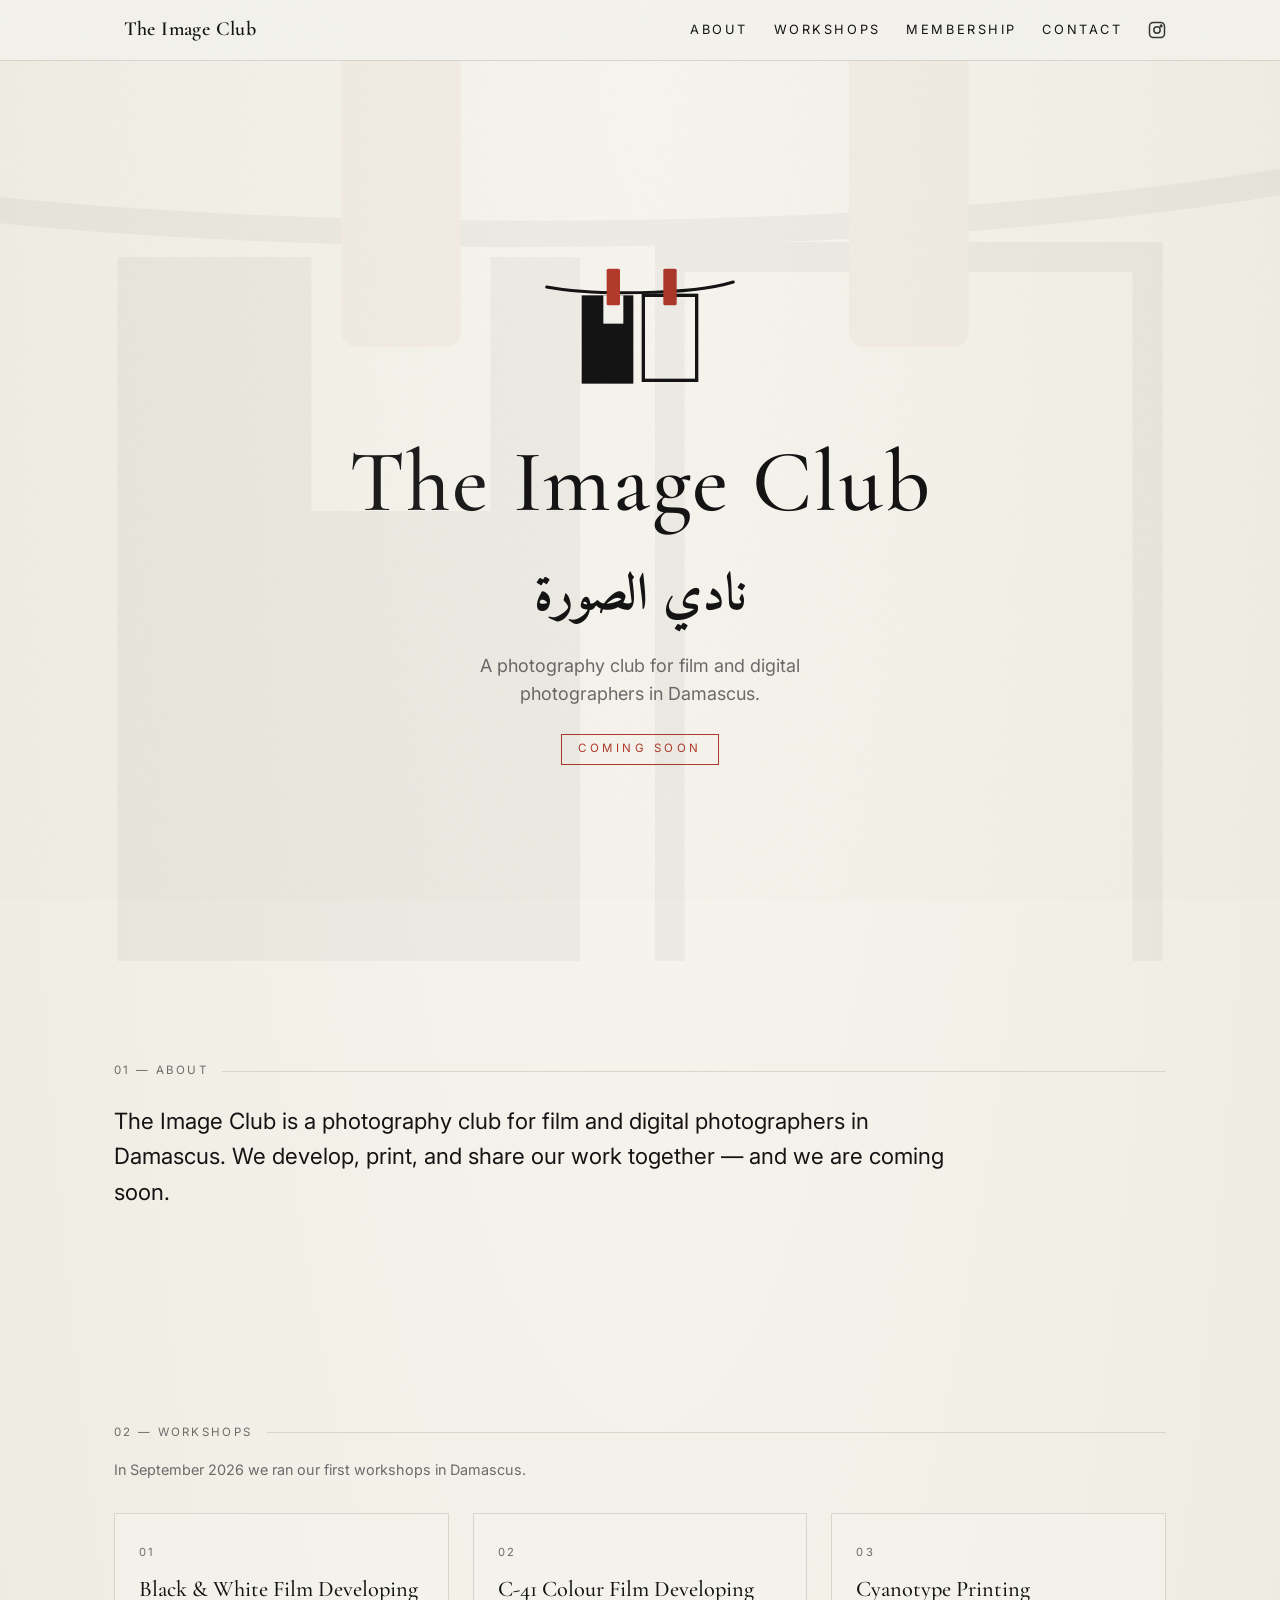
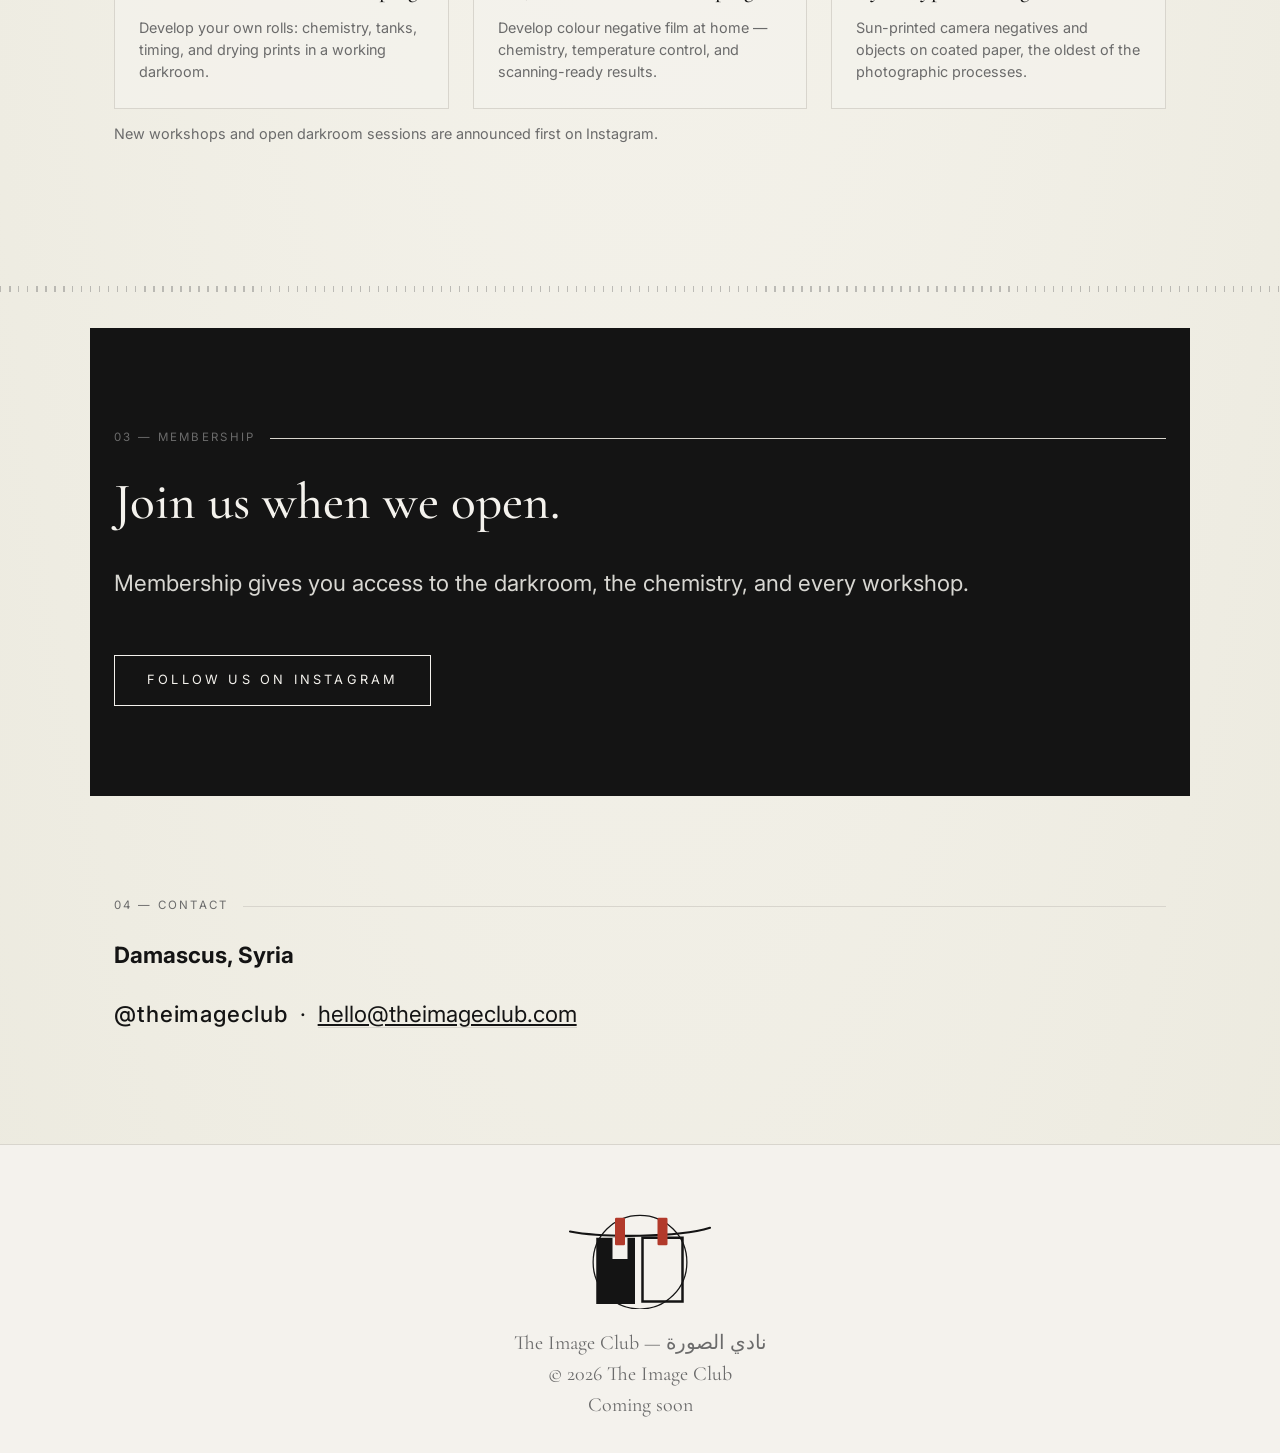
==== index.html @ b652a2bd "Rebuild logo from brand sheet with red pins; coming soon; richer background; hamburger X fix" ====
<!DOCTYPE html>
<html lang="en" dir="ltr">
<head>
<meta charset="utf-8" />
<meta name="viewport" content="width=device-width, initial-scale=1" />
<meta name="description" content="The Image Club — photography club for film and digital photographers in Damascus. Developing film, cyanotype prints and workshops; coming soon." />
<title>The Image Club — نادي الصورة | Damascus</title>
<meta name="theme-color" content="#141414" />
<link rel="icon" type="image/svg+xml" href="favicon.svg" />
<link rel="preconnect" href="https://fonts.googleapis.com" />
<link rel="preconnect" href="https://fonts.gstatic.com" crossorigin />
<link href="https://fonts.googleapis.com/css2?family=Amiri:wght@400;700&family=Cormorant+Garamond:wght@400;500;600&family=Inter:wght@300;400;500&display=swap" rel="stylesheet" />
<link rel="stylesheet" href="css/style.css" />
</head>
<body>
<a class="skip-link" href="#main">Skip to content</a>
<div id="grain" aria-hidden="true"></div>

<header class="site-nav">
  <div class="nav-inner">
    <a class="brand" href="#top" aria-label="The Image Club">
      <svg class="logo-mark" viewBox="0 0 240 160" role="img" aria-label="The Image Club logo mark">
        <path d="M8 36 C 60 46, 180 46, 232 30" fill="none" stroke="currentColor" stroke-width="3.5" stroke-linecap="round"/>
        <rect x="50" y="46" width="62" height="106" fill="currentColor"/>
        <rect x="124" y="46" width="64" height="102" fill="none" stroke="currentColor" stroke-width="4"/>
        <rect x="76" y="46" width="24" height="34" class="pin-gap"/>
        <rect x="80" y="14" width="16" height="44" rx="2" class="pin"/>
        <rect x="148" y="14" width="16" height="44" rx="2" class="pin"/>
      </svg>
      <span class="wordmark">The Image Club</span>
    </a>
    <button class="hamburger" aria-label="Menu" aria-expanded="false"><span></span><span></span><span></span></button>
    <nav class="nav-links">
      <a href="#about">About</a>
      <a href="#workshops">Workshops</a>
      <a href="#membership">Membership</a>
      <a href="#contact">Contact</a>
      <a class="ig-link" href="https://www.instagram.com/theimageclub" aria-label="Instagram" target="_blank" rel="noopener">
        <svg width="18" height="18" viewBox="0 0 24 24" fill="none" stroke="currentColor" stroke-width="2" aria-hidden="true"><rect x="2" y="2" width="20" height="20" rx="5"/><circle cx="12" cy="12" r="4.2"/><circle cx="17.5" cy="6.5" r="1.1" fill="currentColor"/></svg>
      </a>
    </nav>
  </div>
</header>

<main id="main">
  <section class="hero" id="top">
    <svg class="hero-watermark" viewBox="0 0 240 160" aria-hidden="true">
      <path d="M8 36 C 60 46, 180 46, 232 30" fill="none" stroke="currentColor" stroke-width="3.5" stroke-linecap="round"/>
      <rect x="50" y="46" width="62" height="106" fill="currentColor"/>
      <rect x="124" y="46" width="64" height="102" fill="none" stroke="currentColor" stroke-width="4"/>
      <rect x="76" y="46" width="24" height="34" class="pin-gap"/>
      <rect x="80" y="14" width="16" height="44" rx="2" class="pin"/>
      <rect x="148" y="14" width="16" height="44" rx="2" class="pin"/>
    </svg>
    <svg class="logo-mark hero-mark" viewBox="0 0 240 160" role="img" aria-label="The Image Club logo mark">
      <path d="M8 36 C 60 46, 180 46, 232 30" fill="none" stroke="currentColor" stroke-width="3.5" stroke-linecap="round"/>
      <rect x="50" y="46" width="62" height="106" fill="currentColor"/>
      <rect x="124" y="46" width="64" height="102" fill="none" stroke="currentColor" stroke-width="4"/>
      <rect x="76" y="46" width="24" height="34" class="pin-gap"/>
      <rect x="80" y="14" width="16" height="44" rx="2" class="pin"/>
      <rect x="148" y="14" width="16" height="44" rx="2" class="pin"/>
    </svg>
    <h1>The Image Club</h1>
    <p class="arabic arabic-lg" lang="ar" dir="rtl">نادي الصورة</p>
    <p class="tagline">A photography club for film and digital photographers in Damascus.</p>
    <span class="soon-pill">Coming soon</span>
  </section>

  <section class="block" data-reveal id="about">
    <p class="section-label">01 — About</p>
    <p class="prose">The Image Club is a photography club for film and digital photographers in Damascus. We develop, print, and share our work together — and we are coming soon.</p>
  </section>

  <section class="block" data-reveal id="workshops">
    <p class="section-label">02 — Workshops</p>
    <p class="prose muted-prose">In September 2026 we ran our first workshops in Damascus.</p>
    <div class="cards">
      <article class="card" data-reveal>
        <span class="card-num">01</span>
        <h3>Black &amp; White Film Developing</h3>
        <p>Develop your own rolls: chemistry, tanks, timing, and drying prints in a working darkroom.</p>
      </article>
      <article class="card" data-reveal>
        <span class="card-num">02</span>
        <h3>C-41 Colour Film Developing</h3>
        <p>Develop colour negative film at home — chemistry, temperature control, and scanning-ready results.</p>
      </article>
      <article class="card" data-reveal>
        <span class="card-num">03</span>
        <h3>Cyanotype Printing</h3>
        <p>Sun-printed camera negatives and objects on coated paper, the oldest of the photographic processes.</p>
      </article>
    </div>
    <p class="muted-prose note">New workshops and open darkroom sessions are announced first on Instagram.</p>
  </section>

  <div class="sprocket" aria-hidden="true"></div>

  <section class="block dark" id="membership">
    <p class="section-label on-dark">03 — Membership</p>
    <h2>Join us when we open.</h2>
    <p class="prose on-dark">Membership gives you access to the darkroom, the chemistry, and every workshop.</p>
    <a class="btn btn-outline" href="https://www.instagram.com/theimageclub" target="_blank" rel="noopener">Follow us on Instagram</a>
  </section>

  <section class="block" data-reveal id="contact">
    <p class="section-label">04 — Contact</p>
    <p class="prose"><strong>Damascus, Syria</strong></p>
    <p class="prose"><span class="ig-handle">@theimageclub</span> &nbsp;·&nbsp; <a class="mail" href="mailto:hello@theimageclub.com">hello@theimageclub.com</a></p>
  </section>
</main>

<footer class="site-footer">
  <svg class="logo-badge" viewBox="0 0 240 160" role="img" aria-label="The Image Club logo badge">
    <circle cx="120" cy="85" r="75" fill="none" stroke="currentColor" stroke-width="2"/>
    <path d="M8 36 C 60 46, 180 46, 232 30" fill="none" stroke="currentColor" stroke-width="3.5" stroke-linecap="round"/>
    <rect x="50" y="46" width="62" height="106" fill="currentColor"/>
    <rect x="124" y="46" width="64" height="102" fill="none" stroke="currentColor" stroke-width="4"/>
    <rect x="76" y="46" width="24" height="34" class="pin-gap"/>
    <rect x="80" y="14" width="16" height="44" rx="2" class="pin"/>
    <rect x="148" y="14" width="16" height="44" rx="2" class="pin"/>
  </svg>
  <div class="footer-copy">The Image Club — نادي الصورة<br />© 2026 The Image Club<br />Coming soon</div>
</footer>

<script src="js/main.js"></script>
</body>
</html>
---- css/style.css ----
/* ---- The Image Club — placeholder site ---- */
/* Palette (strict grayscale, darkroom/archive) */
:root {
  --paper: #f4f2ed;
  --ink: #141414;
  --mid: #6b6b6b;
  --hairline: #d8d5cd;
  --dark: #141414;
  --on-dark: #f4f2ed;
}

* { box-sizing: border-box; }
html { scroll-behavior: smooth; }
body {
  margin: 0;
  background: radial-gradient(ellipse at 50% 0%, #f7f5ef, #eceadf);
  color: var(--ink);
  font-family: "Inter", system-ui, sans-serif;
  font-weight: 400;
  line-height: 1.55;
  -webkit-font-smoothing: antialiased;
}
.arabic { font-family: "Amiri", "Amiri Fallback", serif; }
h1, h2, h3 { font-family: "Cormorant Garamond", serif; font-weight: 500; margin: 0; }
a { color: inherit; }

:focus-visible {
  outline: 2px solid var(--ink);
  outline-offset: 3px;
}
.skip-link {
  position: absolute; left: -999px; top: 0;
  background: var(--ink); color: var(--paper); padding: .5rem 1rem;
  z-index: 100;
}
.skip-link:focus { left: 0; }

/* Film grain */
#grain {
  position: fixed; inset: 0; z-index: 50; pointer-events: none;
  background-image: url("data:image/svg+xml;utf8,<svg xmlns='http://www.w3.org/2000/svg' width='160' height='160'><filter id='n'><feTurbulence type='fractalNoise' baseFrequency='0.8' numOctaves='3' stitchTiles='stitch'/></filter><rect width='100%25' height='100%25' filter='url(%23n)'/></svg>");
  opacity: .05; mix-blend-mode: multiply;
}
@media (prefers-reduced-motion: no-preference) {
  #grain { animation: jitter .9s steps(2) infinite; }
}
@keyframes jitter {
  0% { transform: translate(0,0); }
  25% { transform: translate(0.4px,-0.3px); }
  50% { transform: translate(-0.3px,0.5px); }
  75% { transform: translate(0.5px,0.2px); }
  100% { transform: translate(0,0); }
}

/* Nav */
.site-nav {
  position: sticky; top: 0; z-index: 40;
  background: color-mix(in srgb, var(--paper) 92%, transparent);
  backdrop-filter: blur(8px);
  border-bottom: 1px solid var(--hairline);
}
.nav-inner {
  max-width: 1100px; margin: 0 auto; padding: .9rem 1.5rem;
  display: flex; align-items: center; justify-content: space-between;
}
.brand { display: inline-flex; align-items: center; gap: .6rem; text-decoration: none; color: var(--ink); }
.wordmark { font-family: "Cormorant Garamond", serif; font-weight: 600; font-size: 1.25rem; letter-spacing: .02em; white-space: nowrap; }
.logo-mark { display: block; }
.pin { fill: #b23a2b; }
.pin-gap { fill: var(--mark-bg, #f4f2ed); }
.logo-mark, .logo-badge { --mark-bg: #f4f2ed; }

.nav-links { display: flex; align-items: center; gap: 1.6rem; }
.nav-links a { font-family: "Inter", sans-serif; font-size: .8rem; letter-spacing: .2em; text-transform: uppercase; text-decoration: none; }
.ig-link { display: inline-flex; opacity: .85; transition: opacity .15s; }
.ig-link:hover { opacity: 1; }
.nav-links a:hover, .ig-link:hover { text-decoration: underline; }

.hamburger {
  display: none; background: none; border: 1px solid var(--hairline); width: 40px; height: 34px;
  flex-direction: column; justify-content: center; align-items: center; gap: 5px; cursor: pointer;
}
.hamburger span { display: block; width: 20px; height: 2px; background: var(--ink); transform-origin: center; transition: transform .25s, opacity .25s; }
.hamburger[aria-expanded="true"] span:first-child { transform: translateY(7px) rotate(45deg); }
.hamburger[aria-expanded="true"] span:nth-child(2) { opacity: 0; }
.hamburger[aria-expanded="true"] span:last-child { transform: translateY(-7px) rotate(-45deg); }

@media (max-width: 720px) {
  .nav-links {
    position: absolute; left: 0; right: 0; top: 100%; flex-direction: column; gap: 1rem;
    background: var(--paper); border-bottom: 1px solid var(--hairline); padding: 1rem 1.5rem;
    display: none;
  }
  .nav-links.open { display: flex; }
  .hamburger { display: flex; }
}

/* Hero */
.hero {
  min-height: 100vh;
  display: flex; flex-direction: column; align-items: center; justify-content: center;
  text-align: center; padding: 2rem 1.5rem;
  position: relative; overflow: hidden;
}
.hero-watermark {
  position: absolute; left: 50%; top: 50%; transform: translate(-50%, -50%);
  width: 140%; height: auto; opacity: .035; pointer-events: none;
}
.logo-mark.hero-mark { width: min(42vmin, 200px); margin-bottom: 1.5rem; }
h1 { font-size: clamp(3rem, 8vw, 5.5rem); letter-spacing: .02em; }
.arabic-lg { font-size: clamp(2rem, 4.5vw, 3.2rem); margin: .4rem 0 1rem; font-weight: 700; }
.tagline { font-family: "Inter", sans-serif; font-size: clamp(1rem, 1.5vw, 1.125rem); color: var(--mid); max-width: 40ch; margin: 0 auto 1.6rem; }
.soon-pill {
  display: inline-block; border: 1px solid #b23a2b; padding: .35rem 1rem;
  font-family: "Inter", sans-serif; font-size: .72rem; letter-spacing: .3em; text-transform: uppercase;
  color: #b23a2b;
}

/* Sections */
.block { padding: clamp(4rem, 10vh, 8rem) 1.5rem; max-width: 1100px; margin: 0 auto; }
.section-label {
  font-family: "Inter", sans-serif; font-size: .72rem; letter-spacing: .2em; text-transform: uppercase;
  color: var(--mid); margin-bottom: 1rem;
  display: flex; align-items: center; gap: .9rem;
}
.section-label::after { content: ""; flex: 1; height: 1px; background: var(--hairline); }
.prose { font-size: clamp(1.05rem, 2vw, 1.4rem); max-width: 62ch; line-height: 1.6; }
.muted-prose { color: var(--mid); font-size: .9rem; }
.sprocket {
  height: 6px; margin: clamp(2rem, 4vh, 3rem) 0;
  background: repeating-linear-gradient(90deg, var(--mid) 0 1.5px, transparent 1.5px 9px);
  opacity: .4;
}
.on-dark .section-label { color: color-mix(in srgb, var(--paper) 55%, transparent); }
.on-dark .section-label::after { background: color-mix(in srgb, var(--paper) 30%, transparent); }
.dark { background: var(--dark); color: var(--on-dark); }
.dark .prose { color: color-mix(in srgb, var(--on-dark) 88%, transparent); }
.dark h2 { color: var(--on-dark); font-size: clamp(2rem, 5vw, 3.2rem); }

.cards { display: grid; grid-template-columns: repeat(3, 1fr); gap: 1.5rem; margin-top: 2rem; }
.card { padding: 1.5rem; border: 1px solid var(--hairline); background: color-mix(in srgb, var(--paper) 70%, transparent); }
.card-num { font-family: "Inter", sans-serif; font-size: .7rem; letter-spacing: .2em; color: var(--mid); }
.card h3 { font-size: 1.4rem; margin: .6rem 0 .6rem; }
.card p { font-size: .9rem; color: var(--mid); margin: 0; }
@media (max-width: 720px) { .cards { grid-template-columns: 1fr; } }

/* Contact */
.ig-handle { font-weight: 500; letter-spacing: .04em; }
.mail { border-bottom: 1px solid var(--hairline); }

/* Membership CTA button */
.btn {
  display: inline-block; margin-top: 2rem; padding: .9rem 2rem;
  font-family: "Inter", sans-serif; font-size: .8rem; letter-spacing: .25em; text-transform: uppercase;
  text-decoration: none; border: 1px solid var(--on-dark); color: var(--on-dark); cursor: pointer;
}
.btn-outline { background: transparent; }
.btn-outline:hover { background: var(--on-dark); color: var(--dark); }

/* Footer */
.site-footer {
  background: var(--paper); border-top: 1px solid var(--hairline);
  display: flex; flex-direction: column; align-items: center; gap: 1.2rem; padding: 4rem 1.5rem 2rem;
}
.logo-badge { width: 150px; color: var(--ink); }
.footer-copy { font-family: "Cormorant Garamond", serif; font-size: 1.25rem; text-align: center; color: var(--mid); }
.footer-copy .arabic { font-weight: 700; }

/* Scroll reveal via CSS scroll-driven animations: content is fully visible
   unless the browser supports animation-timeline (only then does the entry
   animation apply), so print, screenshots, crawlers and older browsers all
   render everything. */
@media (prefers-reduced-motion: no-preference) {
  @supports (animation-timeline: view()) {
    [data-reveal] {
      animation: reveal-in linear both;
      animation-timeline: view();
      animation-range: entry 0% entry 60%;
    }
  }
}

@keyframes reveal-in {
  from { opacity: 0; transform: translateY(12px); }
  to   { opacity: 1; transform: none; }
}

@media (max-width: 480px) {
  .wordmark { display: none; }
}
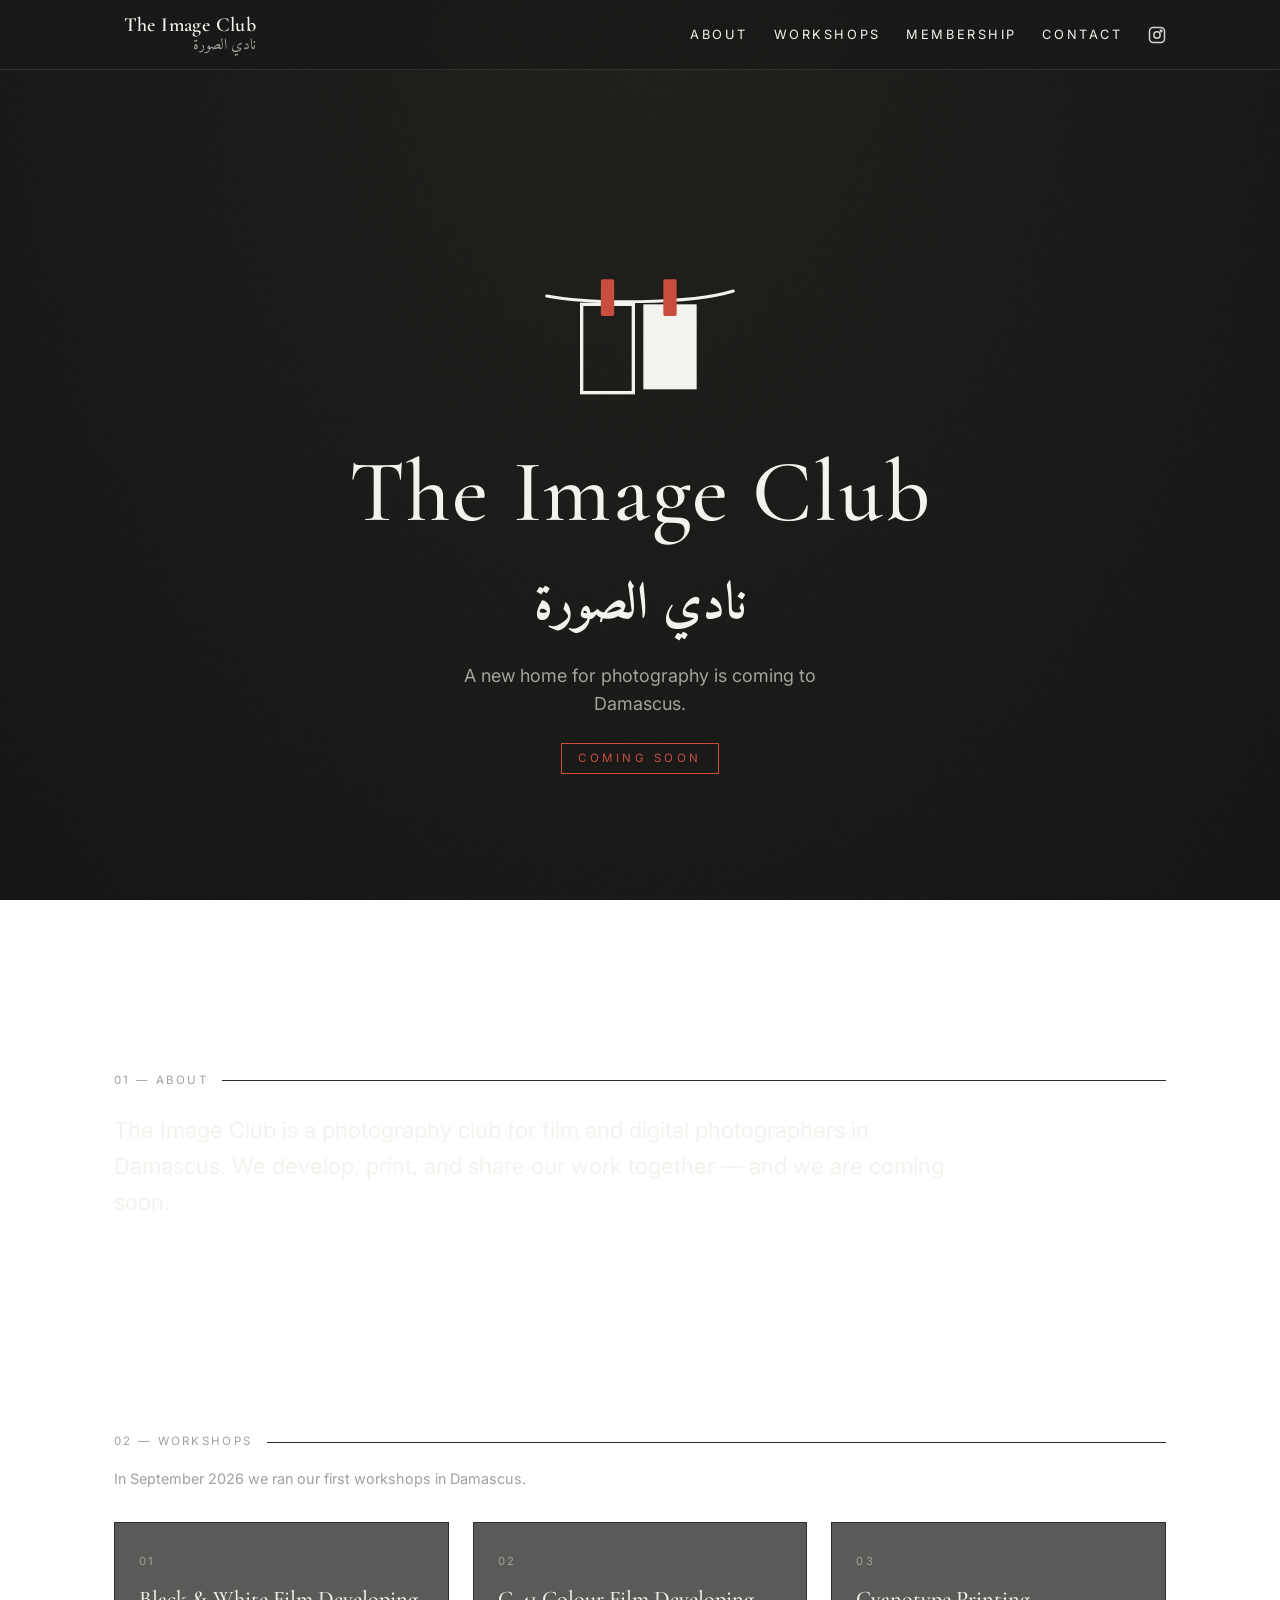
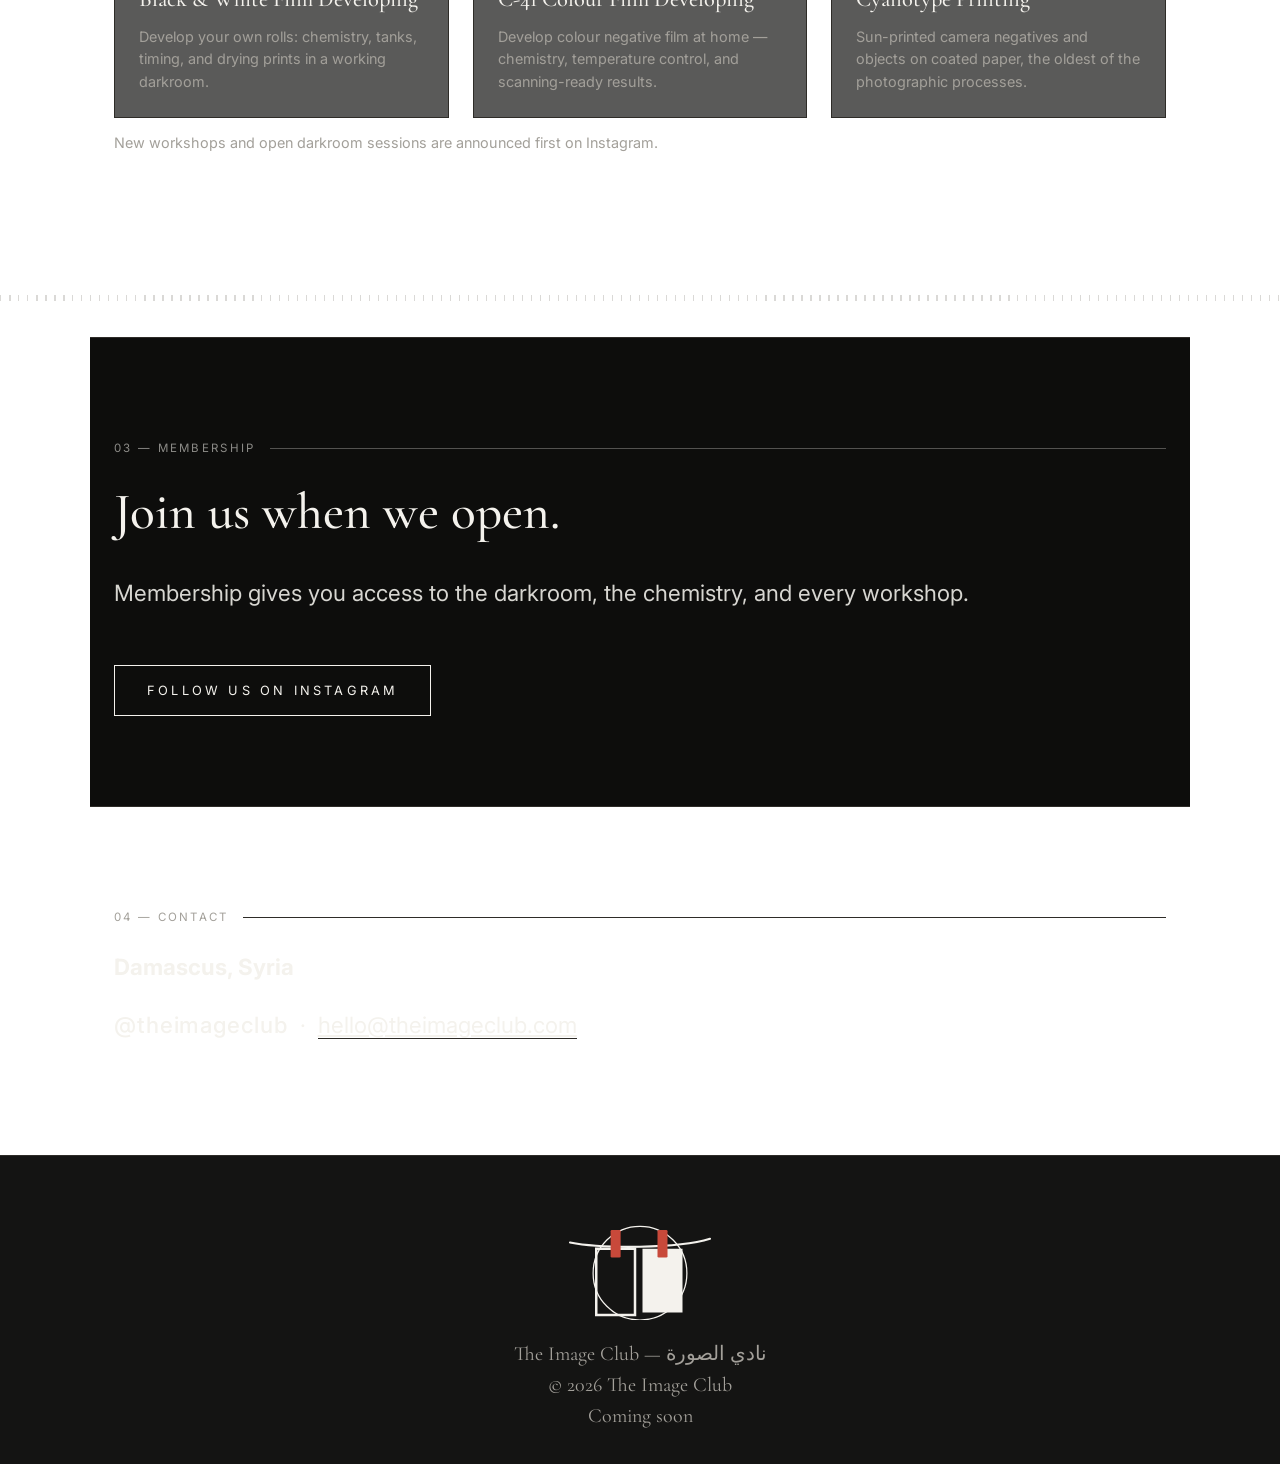
==== commit 274269a7: "Dark theme, dark-variant logo with red pins, Arabic wordmark in nav, new tagline" ====
--- a/index.html
+++ b/index.html
@@ -18,16 +18,18 @@
 
 <header class="site-nav">
   <div class="nav-inner">
-    <a class="brand" href="#top" aria-label="The Image Club">
+    <a class="brand" href="#top" aria-label="The Image Club — نادي الصورة">
       <svg class="logo-mark" viewBox="0 0 240 160" role="img" aria-label="The Image Club logo mark">
         <path d="M8 36 C 60 46, 180 46, 232 30" fill="none" stroke="currentColor" stroke-width="3.5" stroke-linecap="round"/>
-        <rect x="50" y="46" width="62" height="106" fill="currentColor"/>
-        <rect x="124" y="46" width="64" height="102" fill="none" stroke="currentColor" stroke-width="4"/>
-        <rect x="76" y="46" width="24" height="34" class="pin-gap"/>
-        <rect x="80" y="14" width="16" height="44" rx="2" class="pin"/>
-        <rect x="148" y="14" width="16" height="44" rx="2" class="pin"/>
+        <rect x="50" y="46" width="62" height="106" fill="none" stroke="currentColor" stroke-width="4"/>
+        <rect x="124" y="46" width="64" height="102" fill="currentColor"/>
+        <rect x="73" y="16" width="16" height="44" rx="2" class="pin"/>
+        <rect x="148" y="16" width="16" height="44" rx="2" class="pin"/>
       </svg>
-      <span class="wordmark">The Image Club</span>
+      <span class="brand-text">
+        <span class="wordmark">The Image Club</span>
+        <span class="wordmark-ar arabic" lang="ar" dir="rtl">نادي الصورة</span>
+      </span>
     </a>
     <button class="hamburger" aria-label="Menu" aria-expanded="false"><span></span><span></span><span></span></button>
     <nav class="nav-links">
@@ -44,25 +46,16 @@
 
 <main id="main">
   <section class="hero" id="top">
-    <svg class="hero-watermark" viewBox="0 0 240 160" aria-hidden="true">
-      <path d="M8 36 C 60 46, 180 46, 232 30" fill="none" stroke="currentColor" stroke-width="3.5" stroke-linecap="round"/>
-      <rect x="50" y="46" width="62" height="106" fill="currentColor"/>
-      <rect x="124" y="46" width="64" height="102" fill="none" stroke="currentColor" stroke-width="4"/>
-      <rect x="76" y="46" width="24" height="34" class="pin-gap"/>
-      <rect x="80" y="14" width="16" height="44" rx="2" class="pin"/>
-      <rect x="148" y="14" width="16" height="44" rx="2" class="pin"/>
-    </svg>
     <svg class="logo-mark hero-mark" viewBox="0 0 240 160" role="img" aria-label="The Image Club logo mark">
       <path d="M8 36 C 60 46, 180 46, 232 30" fill="none" stroke="currentColor" stroke-width="3.5" stroke-linecap="round"/>
-      <rect x="50" y="46" width="62" height="106" fill="currentColor"/>
-      <rect x="124" y="46" width="64" height="102" fill="none" stroke="currentColor" stroke-width="4"/>
-      <rect x="76" y="46" width="24" height="34" class="pin-gap"/>
-      <rect x="80" y="14" width="16" height="44" rx="2" class="pin"/>
-      <rect x="148" y="14" width="16" height="44" rx="2" class="pin"/>
+      <rect x="50" y="46" width="62" height="106" fill="none" stroke="currentColor" stroke-width="4"/>
+      <rect x="124" y="46" width="64" height="102" fill="currentColor"/>
+      <rect x="73" y="16" width="16" height="44" rx="2" class="pin"/>
+      <rect x="148" y="16" width="16" height="44" rx="2" class="pin"/>
     </svg>
     <h1>The Image Club</h1>
     <p class="arabic arabic-lg" lang="ar" dir="rtl">نادي الصورة</p>
-    <p class="tagline">A photography club for film and digital photographers in Damascus.</p>
+    <p class="tagline">A new home for photography is coming to Damascus.</p>
     <span class="soon-pill">Coming soon</span>
   </section>
 
@@ -114,11 +107,10 @@
   <svg class="logo-badge" viewBox="0 0 240 160" role="img" aria-label="The Image Club logo badge">
     <circle cx="120" cy="85" r="75" fill="none" stroke="currentColor" stroke-width="2"/>
     <path d="M8 36 C 60 46, 180 46, 232 30" fill="none" stroke="currentColor" stroke-width="3.5" stroke-linecap="round"/>
-    <rect x="50" y="46" width="62" height="106" fill="currentColor"/>
-    <rect x="124" y="46" width="64" height="102" fill="none" stroke="currentColor" stroke-width="4"/>
-    <rect x="76" y="46" width="24" height="34" class="pin-gap"/>
-    <rect x="80" y="14" width="16" height="44" rx="2" class="pin"/>
-    <rect x="148" y="14" width="16" height="44" rx="2" class="pin"/>
+    <rect x="50" y="46" width="62" height="106" fill="none" stroke="currentColor" stroke-width="4"/>
+    <rect x="124" y="46" width="64" height="102" fill="currentColor"/>
+    <rect x="73" y="16" width="16" height="44" rx="2" class="pin"/>
+    <rect x="148" y="16" width="16" height="44" rx="2" class="pin"/>
   </svg>
   <div class="footer-copy">The Image Club — نادي الصورة<br />© 2026 The Image Club<br />Coming soon</div>
 </footer>
--- a/css/style.css
+++ b/css/style.css
@@ -1,19 +1,21 @@
 /* ---- The Image Club — placeholder site ---- */
-/* Palette (strict grayscale, darkroom/archive) */
+/* Palette (dark darkroom grayscale, warm paper text) */
 :root {
-  --paper: #f4f2ed;
-  --ink: #141414;
-  --mid: #6b6b6b;
-  --hairline: #d8d5cd;
-  --dark: #141414;
+  --paper: #141413;
+  --ink: #f4f2ed;
+  --mid: #a3a09a;
+  --hairline: #2e2c28;
+  --dark: #0d0d0c;
   --on-dark: #f4f2ed;
+  --red: #c8493a;
 }
 
 * { box-sizing: border-box; }
 html { scroll-behavior: smooth; }
 body {
   margin: 0;
-  background: radial-gradient(ellipse at 50% 0%, #f7f5ef, #eceadf);
+  background: radial-gradient(ellipse at 50% 0%, #1c1b18, #101010);
+  background-attachment: fixed;
   color: var(--ink);
   font-family: "Inter", system-ui, sans-serif;
   font-weight: 400;
@@ -39,7 +41,7 @@
 #grain {
   position: fixed; inset: 0; z-index: 50; pointer-events: none;
   background-image: url("data:image/svg+xml;utf8,<svg xmlns='http://www.w3.org/2000/svg' width='160' height='160'><filter id='n'><feTurbulence type='fractalNoise' baseFrequency='0.8' numOctaves='3' stitchTiles='stitch'/></filter><rect width='100%25' height='100%25' filter='url(%23n)'/></svg>");
-  opacity: .05; mix-blend-mode: multiply;
+  opacity: .06; mix-blend-mode: screen;
 }
 @media (prefers-reduced-motion: no-preference) {
   #grain { animation: jitter .9s steps(2) infinite; }
@@ -64,11 +66,11 @@
   display: flex; align-items: center; justify-content: space-between;
 }
 .brand { display: inline-flex; align-items: center; gap: .6rem; text-decoration: none; color: var(--ink); }
+.brand-text { display: flex; flex-direction: column; line-height: 1.15; }
 .wordmark { font-family: "Cormorant Garamond", serif; font-weight: 600; font-size: 1.25rem; letter-spacing: .02em; white-space: nowrap; }
+.wordmark-ar { font-family: "Amiri", serif; font-size: .95rem; color: var(--mid); white-space: nowrap; }
 .logo-mark { display: block; }
-.pin { fill: #b23a2b; }
-.pin-gap { fill: var(--mark-bg, #f4f2ed); }
-.logo-mark, .logo-badge { --mark-bg: #f4f2ed; }
+.pin { fill: var(--red); }
 
 .nav-links { display: flex; align-items: center; gap: 1.6rem; }
 .nav-links a { font-family: "Inter", sans-serif; font-size: .8rem; letter-spacing: .2em; text-transform: uppercase; text-decoration: none; }
@@ -102,18 +104,14 @@
   text-align: center; padding: 2rem 1.5rem;
   position: relative; overflow: hidden;
 }
-.hero-watermark {
-  position: absolute; left: 50%; top: 50%; transform: translate(-50%, -50%);
-  width: 140%; height: auto; opacity: .035; pointer-events: none;
-}
 .logo-mark.hero-mark { width: min(42vmin, 200px); margin-bottom: 1.5rem; }
 h1 { font-size: clamp(3rem, 8vw, 5.5rem); letter-spacing: .02em; }
 .arabic-lg { font-size: clamp(2rem, 4.5vw, 3.2rem); margin: .4rem 0 1rem; font-weight: 700; }
 .tagline { font-family: "Inter", sans-serif; font-size: clamp(1rem, 1.5vw, 1.125rem); color: var(--mid); max-width: 40ch; margin: 0 auto 1.6rem; }
 .soon-pill {
-  display: inline-block; border: 1px solid #b23a2b; padding: .35rem 1rem;
+  display: inline-block; border: 1px solid var(--red); padding: .35rem 1rem;
   font-family: "Inter", sans-serif; font-size: .72rem; letter-spacing: .3em; text-transform: uppercase;
-  color: #b23a2b;
+  color: var(--red);
 }
 
 /* Sections */
@@ -131,9 +129,9 @@
   background: repeating-linear-gradient(90deg, var(--mid) 0 1.5px, transparent 1.5px 9px);
   opacity: .4;
 }
-.on-dark .section-label { color: color-mix(in srgb, var(--paper) 55%, transparent); }
-.on-dark .section-label::after { background: color-mix(in srgb, var(--paper) 30%, transparent); }
-.dark { background: var(--dark); color: var(--on-dark); }
+.on-dark.section-label { color: color-mix(in srgb, var(--on-dark) 55%, transparent); }
+.on-dark.section-label::after { background: color-mix(in srgb, var(--on-dark) 30%, transparent); }
+.dark { background: var(--dark); color: var(--on-dark); border-top: 1px solid var(--hairline); border-bottom: 1px solid var(--hairline); }
 .dark .prose { color: color-mix(in srgb, var(--on-dark) 88%, transparent); }
 .dark h2 { color: var(--on-dark); font-size: clamp(2rem, 5vw, 3.2rem); }
 
@@ -186,5 +184,5 @@
 }
 
 @media (max-width: 480px) {
-  .wordmark { display: none; }
+  .brand-text { display: none; }
 }
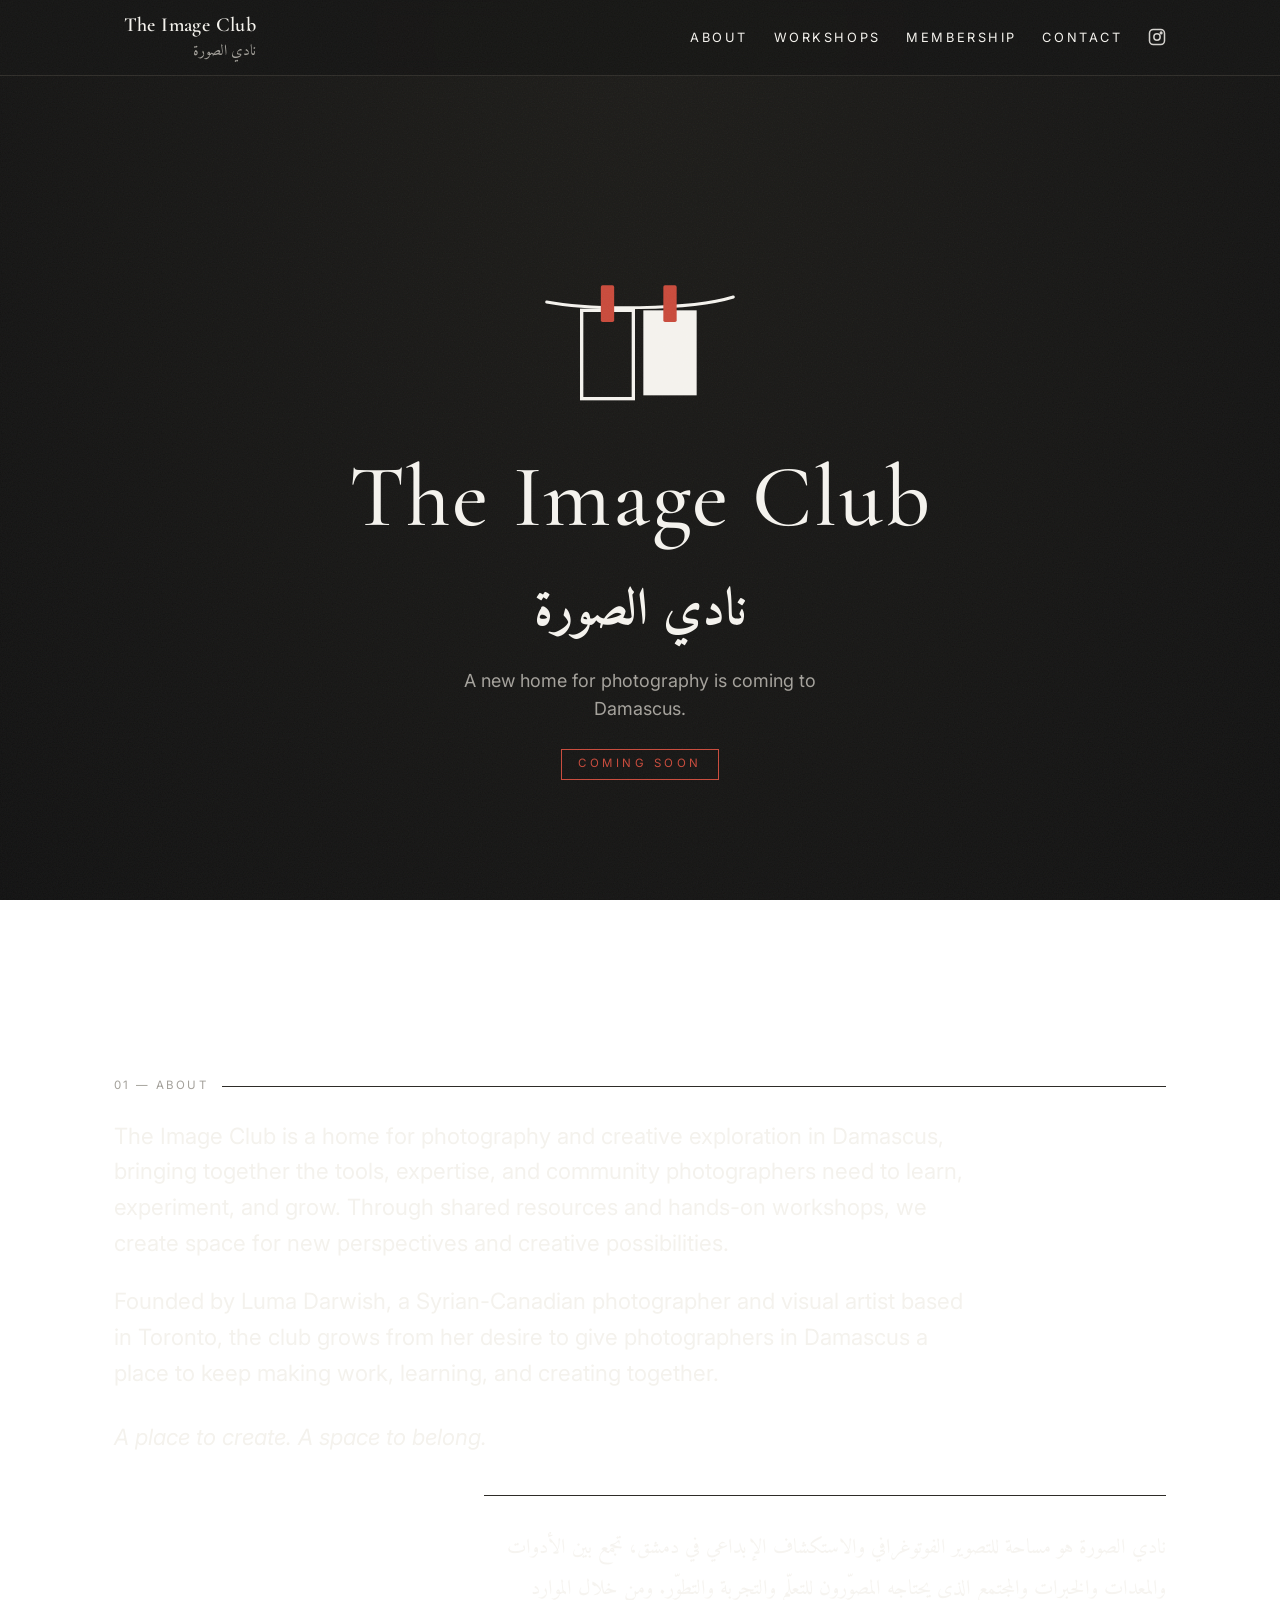
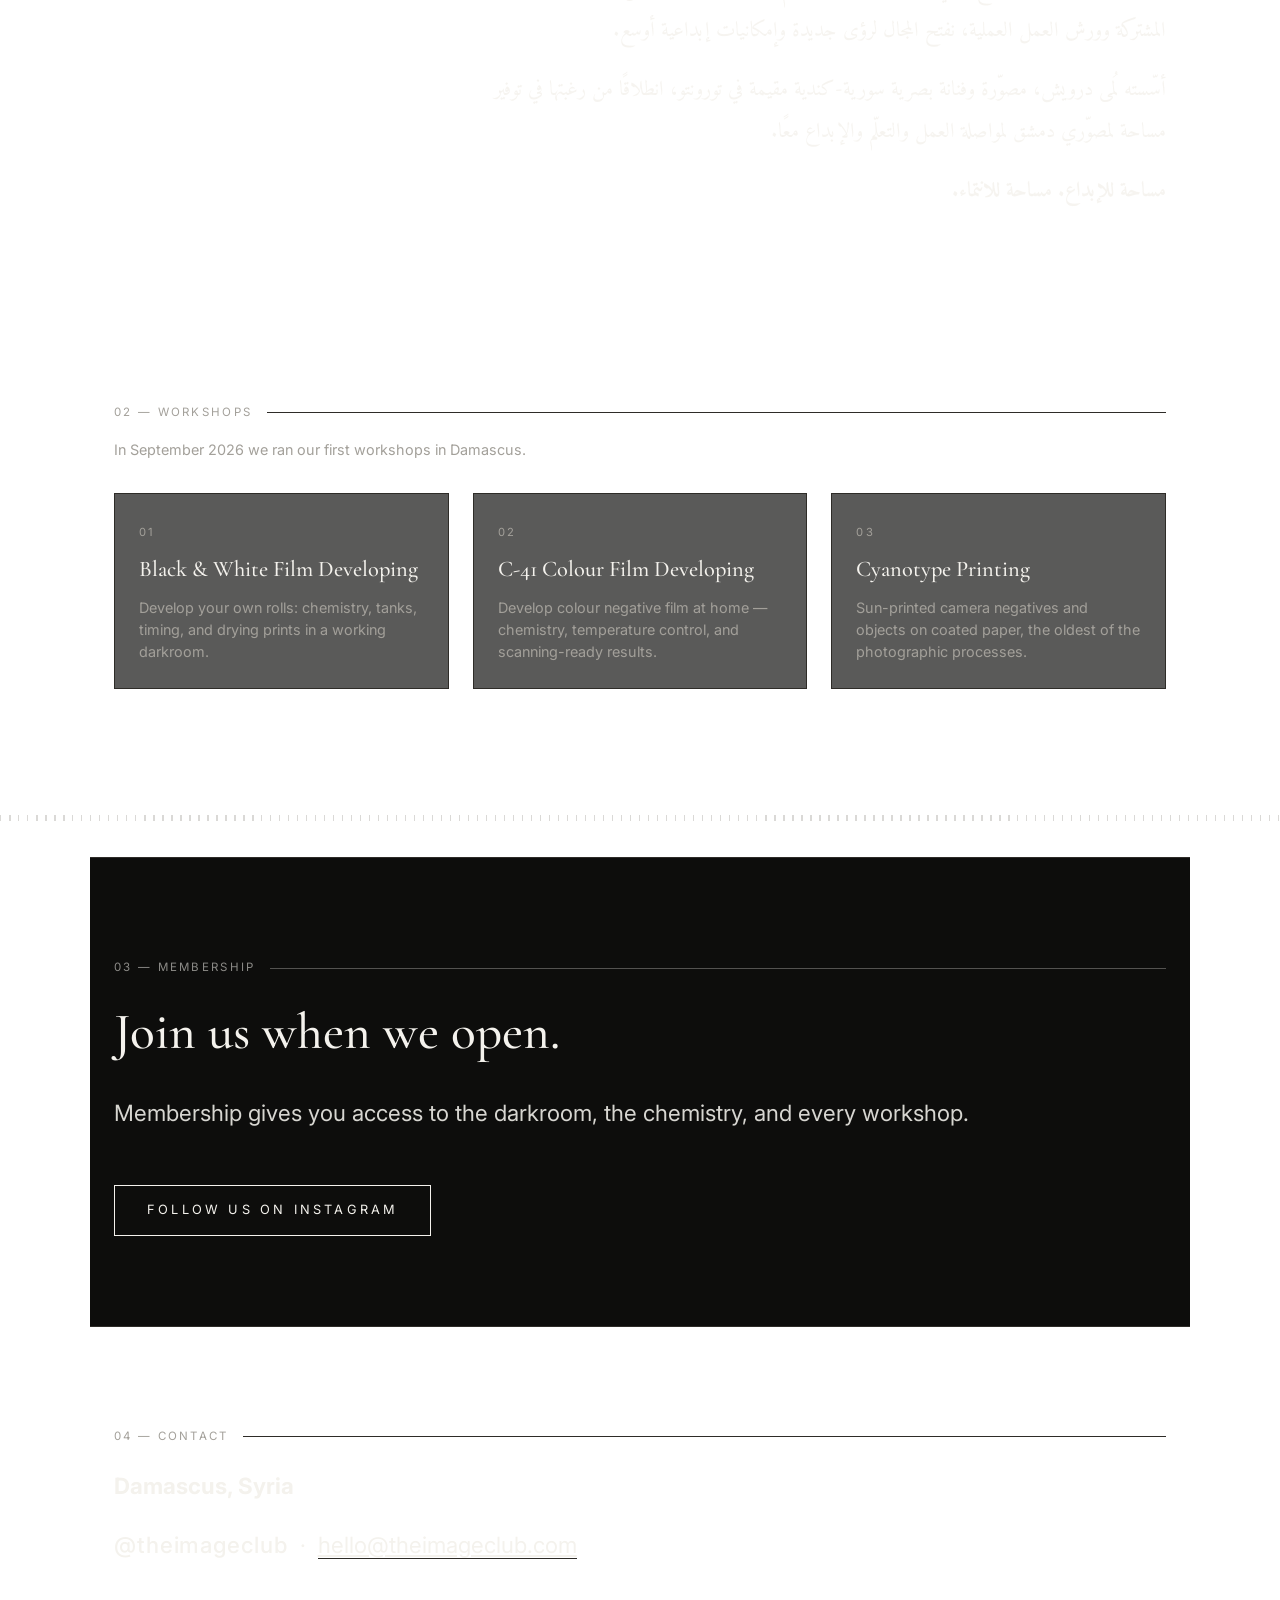
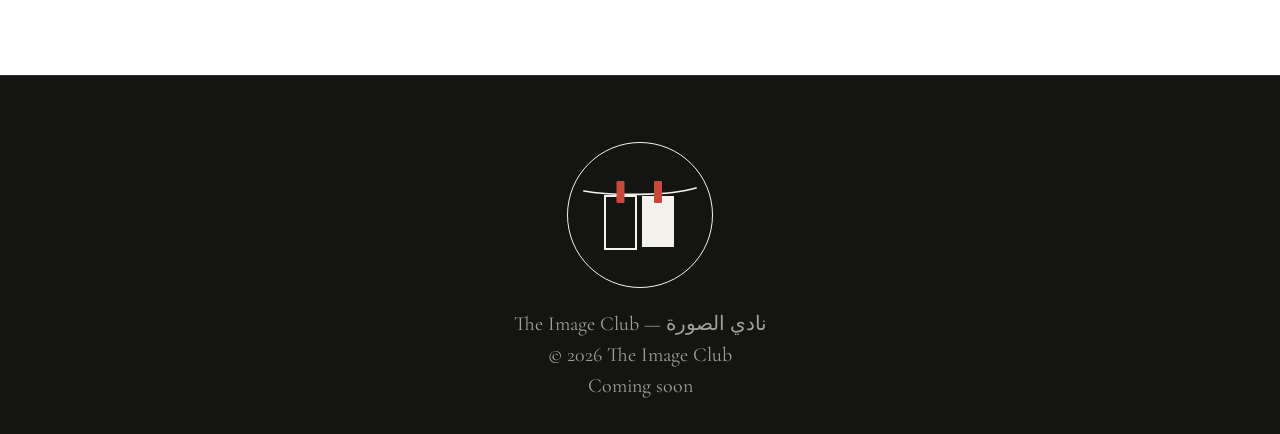
==== commit 8b209973: "Full About text (EN+AR), roomier nav Arabic, drop Instagram note, circumscribed footer badge" ====
--- a/index.html
+++ b/index.html
@@ -3,7 +3,7 @@
 <head>
 <meta charset="utf-8" />
 <meta name="viewport" content="width=device-width, initial-scale=1" />
-<meta name="description" content="The Image Club — photography club for film and digital photographers in Damascus. Developing film, cyanotype prints and workshops; coming soon." />
+<meta name="description" content="The Image Club — a new home for photography coming to Damascus. Film developing, cyanotype and hands-on workshops; founded by Luma Darwish." />
 <title>The Image Club — نادي الصورة | Damascus</title>
 <meta name="theme-color" content="#141414" />
 <link rel="icon" type="image/svg+xml" href="favicon.svg" />
@@ -61,7 +61,14 @@
 
   <section class="block" data-reveal id="about">
     <p class="section-label">01 — About</p>
-    <p class="prose">The Image Club is a photography club for film and digital photographers in Damascus. We develop, print, and share our work together — and we are coming soon.</p>
+    <p class="prose">The Image Club is a home for photography and creative exploration in Damascus, bringing together the tools, expertise, and community photographers need to learn, experiment, and grow. Through shared resources and hands-on workshops, we create space for new perspectives and creative possibilities.</p>
+    <p class="prose">Founded by Luma Darwish, a Syrian-Canadian photographer and visual artist based in Toronto, the club grows from her desire to give photographers in Damascus a place to keep making work, learning, and creating together.</p>
+    <p class="prose about-close">A place to create. A space to belong.</p>
+    <div class="about-ar arabic" lang="ar" dir="rtl">
+      <p>نادي الصورة هو مساحة للتصوير الفوتوغرافي والاستكشاف الإبداعي في دمشق، تجمع بين الأدوات والمعدات والخبرات والمجتمع الذي يحتاجه المصوّرون للتعلّم والتجربة والتطوّر. ومن خلال الموارد المشتركة وورش العمل العملية، نفتح المجال لرؤى جديدة وإمكانيات إبداعية أوسع.</p>
+      <p>أسّسته لُمى درويش، مصوّرة وفنانة بصرية سورية-كندية مقيمة في تورونتو، انطلاقًا من رغبتها في توفير مساحة لمصوّري دمشق لمواصلة العمل والتعلّم والإبداع معًا.</p>
+      <p class="about-close-ar">مساحة للإبداع. مساحة للانتماء.</p>
+    </div>
   </section>
 
   <section class="block" data-reveal id="workshops">
@@ -84,7 +91,6 @@
         <p>Sun-printed camera negatives and objects on coated paper, the oldest of the photographic processes.</p>
       </article>
     </div>
-    <p class="muted-prose note">New workshops and open darkroom sessions are announced first on Instagram.</p>
   </section>
 
   <div class="sprocket" aria-hidden="true"></div>
@@ -104,8 +110,8 @@
 </main>
 
 <footer class="site-footer">
-  <svg class="logo-badge" viewBox="0 0 240 160" role="img" aria-label="The Image Club logo badge">
-    <circle cx="120" cy="85" r="75" fill="none" stroke="currentColor" stroke-width="2"/>
+  <svg class="logo-badge" viewBox="-30 -66 300 300" role="img" aria-label="The Image Club logo badge">
+    <circle cx="120" cy="84" r="145" fill="none" stroke="currentColor" stroke-width="2"/>
     <path d="M8 36 C 60 46, 180 46, 232 30" fill="none" stroke="currentColor" stroke-width="3.5" stroke-linecap="round"/>
     <rect x="50" y="46" width="62" height="106" fill="none" stroke="currentColor" stroke-width="4"/>
     <rect x="124" y="46" width="64" height="102" fill="currentColor"/>
--- a/css/style.css
+++ b/css/style.css
@@ -68,7 +68,7 @@
 .brand { display: inline-flex; align-items: center; gap: .6rem; text-decoration: none; color: var(--ink); }
 .brand-text { display: flex; flex-direction: column; line-height: 1.15; }
 .wordmark { font-family: "Cormorant Garamond", serif; font-weight: 600; font-size: 1.25rem; letter-spacing: .02em; white-space: nowrap; }
-.wordmark-ar { font-family: "Amiri", serif; font-size: .95rem; color: var(--mid); white-space: nowrap; }
+.wordmark-ar { font-family: "Amiri", serif; font-size: .95rem; color: var(--mid); white-space: nowrap; margin-top: .35rem; }
 .logo-mark { display: block; }
 .pin { fill: var(--red); }
 
@@ -123,6 +123,16 @@
 }
 .section-label::after { content: ""; flex: 1; height: 1px; background: var(--hairline); }
 .prose { font-size: clamp(1.05rem, 2vw, 1.4rem); max-width: 62ch; line-height: 1.6; }
+.about-close { font-style: italic; margin-top: 1.75rem; }
+.about-ar {
+  max-width: 62ch; margin: 2.5rem 0 0 auto; padding-top: 2rem;
+  border-top: 1px solid var(--hairline);
+  font-size: clamp(1.05rem, 2vw, 1.3rem); line-height: 2;
+  color: color-mix(in srgb, var(--ink) 85%, transparent);
+}
+.about-ar p { margin: 0 0 1.1rem; }
+.about-ar p:last-child { margin-bottom: 0; }
+.about-close-ar { font-weight: 700; }
 .muted-prose { color: var(--mid); font-size: .9rem; }
 .sprocket {
   height: 6px; margin: clamp(2rem, 4vh, 3rem) 0;
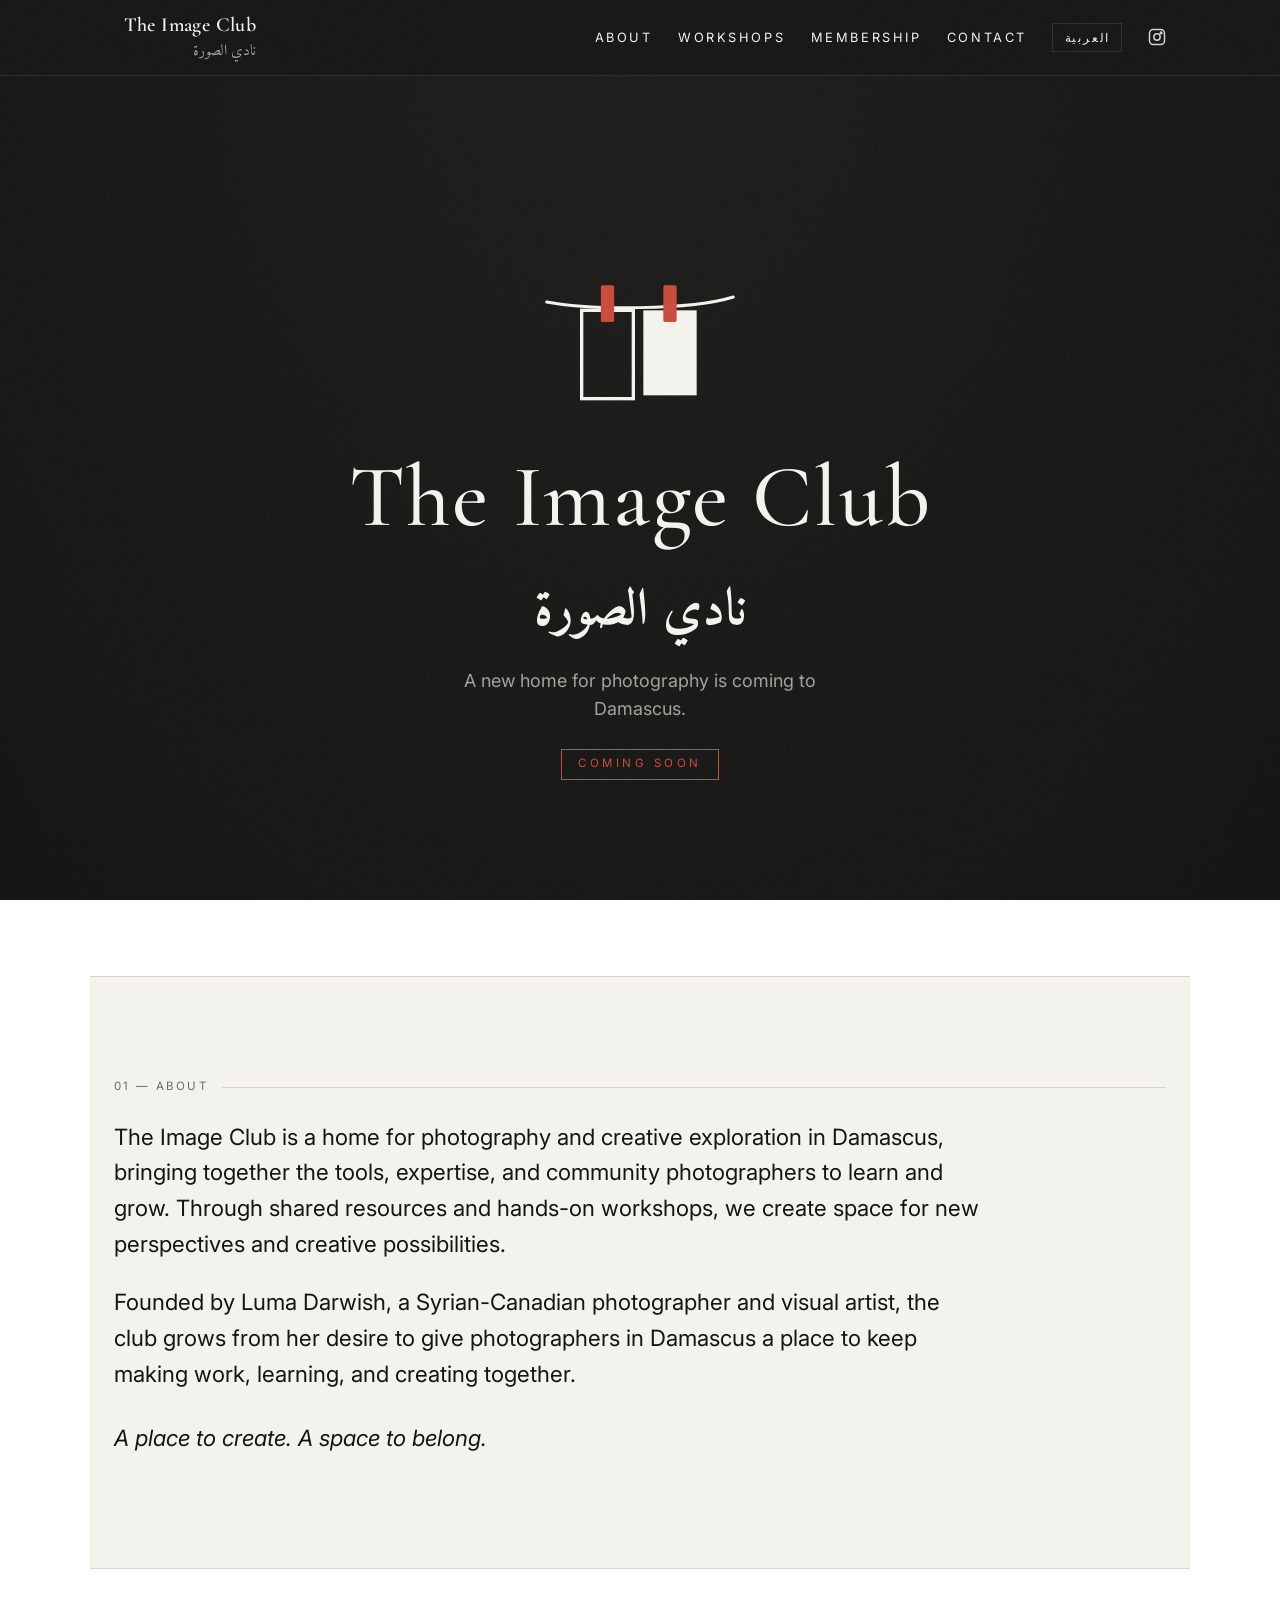
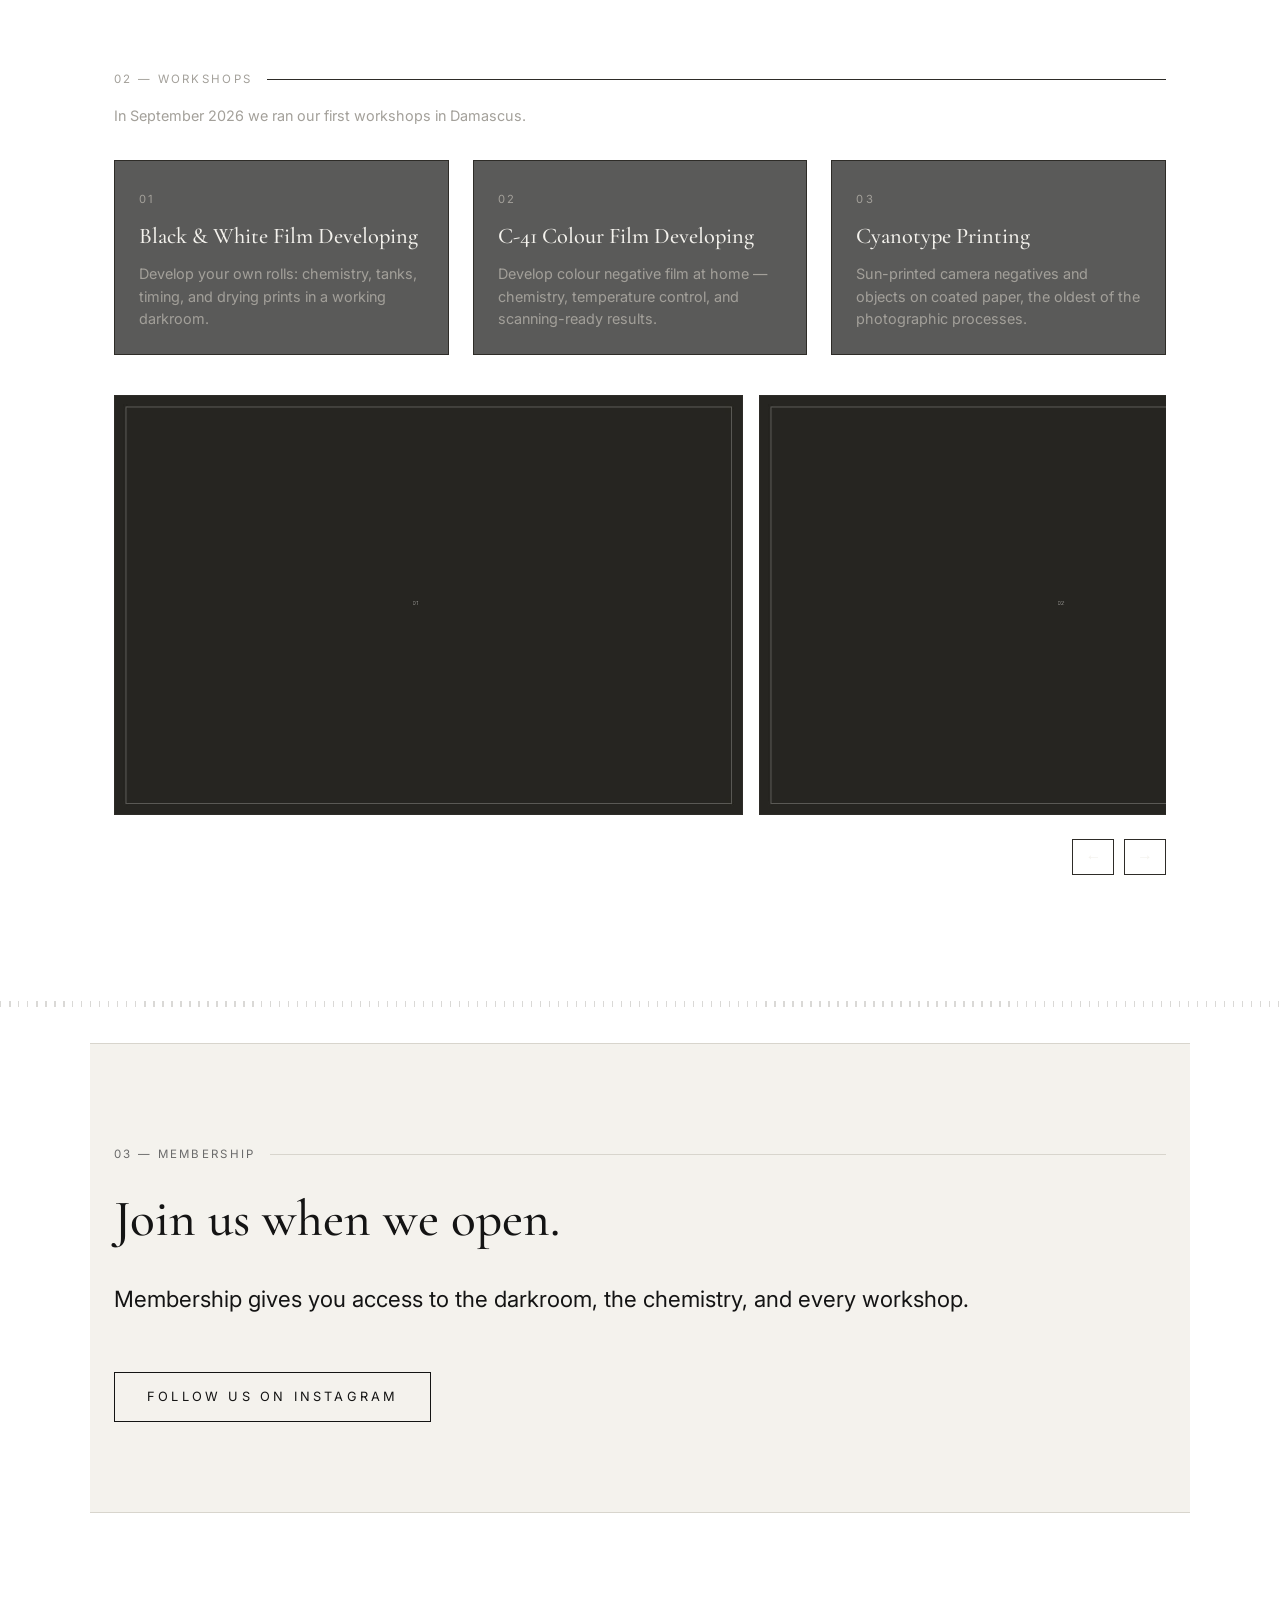
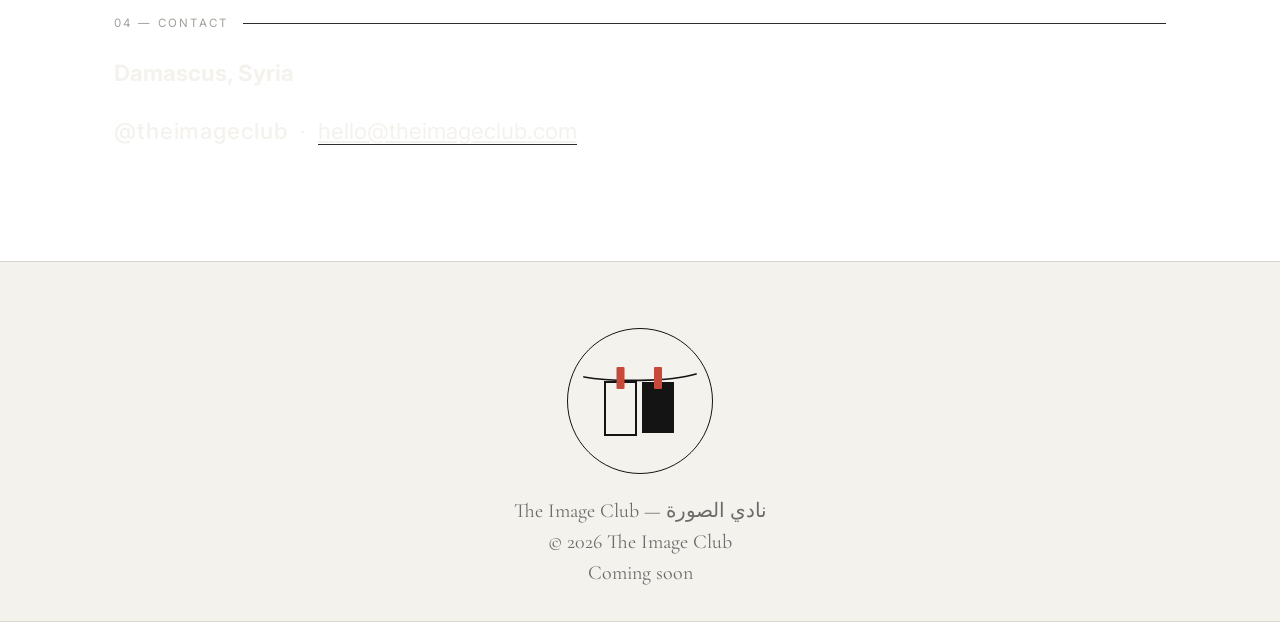
==== commit 163c1908: "Language toggle (EN/AR), alternating section themes, new About text, workshop photo carousel + image" ====
--- a/index.html
+++ b/index.html
@@ -5,7 +5,7 @@
 <meta name="viewport" content="width=device-width, initial-scale=1" />
 <meta name="description" content="The Image Club — a new home for photography coming to Damascus. Film developing, cyanotype and hands-on workshops; founded by Luma Darwish." />
 <title>The Image Club — نادي الصورة | Damascus</title>
-<meta name="theme-color" content="#141414" />
+<meta name="theme-color" content="#141413" />
 <link rel="icon" type="image/svg+xml" href="favicon.svg" />
 <link rel="preconnect" href="https://fonts.googleapis.com" />
 <link rel="preconnect" href="https://fonts.gstatic.com" crossorigin />
@@ -13,7 +13,7 @@
 <link rel="stylesheet" href="css/style.css" />
 </head>
 <body>
-<a class="skip-link" href="#main">Skip to content</a>
+<a class="skip-link" href="#main"><span class="en">Skip to content</span><span class="ar" lang="ar" dir="rtl">تخطَّ إلى المحتوى</span></a>
 <div id="grain" aria-hidden="true"></div>
 
 <header class="site-nav">
@@ -33,10 +33,11 @@
     </a>
     <button class="hamburger" aria-label="Menu" aria-expanded="false"><span></span><span></span><span></span></button>
     <nav class="nav-links">
-      <a href="#about">About</a>
-      <a href="#workshops">Workshops</a>
-      <a href="#membership">Membership</a>
-      <a href="#contact">Contact</a>
+      <a href="#about"><span class="en">About</span><span class="ar" lang="ar" dir="rtl">حول</span></a>
+      <a href="#workshops"><span class="en">Workshops</span><span class="ar" lang="ar" dir="rtl">الورش</span></a>
+      <a href="#membership"><span class="en">Membership</span><span class="ar" lang="ar" dir="rtl">العضوية</span></a>
+      <a href="#contact"><span class="en">Contact</span><span class="ar" lang="ar" dir="rtl">تواصل</span></a>
+      <button class="lang-btn" id="langBtn" aria-label="Switch language — تبديل اللغة"><span class="en">العربية</span><span class="ar" lang="ar" dir="rtl">English</span></button>
       <a class="ig-link" href="https://www.instagram.com/theimageclub" aria-label="Instagram" target="_blank" rel="noopener">
         <svg width="18" height="18" viewBox="0 0 24 24" fill="none" stroke="currentColor" stroke-width="2" aria-hidden="true"><rect x="2" y="2" width="20" height="20" rx="5"/><circle cx="12" cy="12" r="4.2"/><circle cx="17.5" cy="6.5" r="1.1" fill="currentColor"/></svg>
       </a>
@@ -55,61 +56,76 @@
     </svg>
     <h1>The Image Club</h1>
     <p class="arabic arabic-lg" lang="ar" dir="rtl">نادي الصورة</p>
-    <p class="tagline">A new home for photography is coming to Damascus.</p>
-    <span class="soon-pill">Coming soon</span>
+    <p class="tagline"><span class="en">A new home for photography is coming to Damascus.</span><span class="ar" lang="ar" dir="rtl">بيتٌ جديد للتصوير الفوتوغرافي في طريقه إلى دمشق.</span></p>
+    <span class="soon-pill"><span class="en">Coming soon</span><span class="ar" lang="ar" dir="rtl">قريبًا</span></span>
   </section>
 
-  <section class="block" data-reveal id="about">
-    <p class="section-label">01 — About</p>
-    <p class="prose">The Image Club is a home for photography and creative exploration in Damascus, bringing together the tools, expertise, and community photographers need to learn, experiment, and grow. Through shared resources and hands-on workshops, we create space for new perspectives and creative possibilities.</p>
-    <p class="prose">Founded by Luma Darwish, a Syrian-Canadian photographer and visual artist based in Toronto, the club grows from her desire to give photographers in Damascus a place to keep making work, learning, and creating together.</p>
-    <p class="prose about-close">A place to create. A space to belong.</p>
-    <div class="about-ar arabic" lang="ar" dir="rtl">
-      <p>نادي الصورة هو مساحة للتصوير الفوتوغرافي والاستكشاف الإبداعي في دمشق، تجمع بين الأدوات والمعدات والخبرات والمجتمع الذي يحتاجه المصوّرون للتعلّم والتجربة والتطوّر. ومن خلال الموارد المشتركة وورش العمل العملية، نفتح المجال لرؤى جديدة وإمكانيات إبداعية أوسع.</p>
-      <p>أسّسته لُمى درويش، مصوّرة وفنانة بصرية سورية-كندية مقيمة في تورونتو، انطلاقًا من رغبتها في توفير مساحة لمصوّري دمشق لمواصلة العمل والتعلّم والإبداع معًا.</p>
-      <p class="about-close-ar">مساحة للإبداع. مساحة للانتماء.</p>
-    </div>
+  <section class="block invert" data-reveal id="about">
+    <p class="section-label"><span class="en">01 — About</span><span class="ar" lang="ar" dir="rtl">٠١ — حول</span></p>
+    <p class="prose"><span class="en">The Image Club is a home for photography and creative exploration in Damascus, bringing together the tools, expertise, and community photographers to learn and grow. Through shared resources and hands-on workshops, we create space for new perspectives and creative possibilities.</span><span class="ar" lang="ar" dir="rtl">نادي الصورة هو بيتٌ للتصوير الفوتوغرافي والاستكشاف الإبداعي في دمشق، يجمع الأدوات والخبرات والمجتمع الذي يحتاجه المصوّرون ليتعلّموا وينموا. ومن خلال الموارد المشتركة وورش العمل العملية، نفتح المجال لرؤى جديدة وإمكانيات إبداعية.</span></p>
+    <p class="prose"><span class="en">Founded by Luma Darwish, a Syrian-Canadian photographer and visual artist, the club grows from her desire to give photographers in Damascus a place to keep making work, learning, and creating together.</span><span class="ar" lang="ar" dir="rtl">أسّسته لُمى درويش، مصوّرة وفنانة بصرية سورية-كندية، وينطلق من رغبتها في توفير مساحة لمصوّري دمشق لمواصلة العمل والتعلّم والإبداع معًا.</span></p>
+    <p class="prose about-close"><span class="en">A place to create. A space to belong.</span><span class="ar" lang="ar" dir="rtl">مساحة للإبداع. مساحة للانتماء.</span></p>
   </section>
 
   <section class="block" data-reveal id="workshops">
-    <p class="section-label">02 — Workshops</p>
-    <p class="prose muted-prose">In September 2026 we ran our first workshops in Damascus.</p>
+    <p class="section-label"><span class="en">02 — Workshops</span><span class="ar" lang="ar" dir="rtl">٠٢ — الورش</span></p>
+    <p class="prose muted-prose"><span class="en">In September 2026 we ran our first workshops in Damascus.</span><span class="ar" lang="ar" dir="rtl">في أيلول ٢٠٢٦ أُقيمت أولى ورش نادي الصورة في دمشق.</span></p>
     <div class="cards">
       <article class="card" data-reveal>
         <span class="card-num">01</span>
-        <h3>Black &amp; White Film Developing</h3>
-        <p>Develop your own rolls: chemistry, tanks, timing, and drying prints in a working darkroom.</p>
+        <h3><span class="en">Black &amp; White Film Developing</span><span class="ar" lang="ar" dir="rtl">تطوير أفلام الأبيض والأسود</span></h3>
+        <p><span class="en">Develop your own rolls: chemistry, tanks, timing, and drying prints in a working darkroom.</span><span class="ar" lang="ar" dir="rtl">طوّر أفلامك بنفسك: الكيماويات والأحواض والتوقيت، وتجفيف المطبوعات في غرفة تطوير حقيقية.</span></p>
       </article>
       <article class="card" data-reveal>
         <span class="card-num">02</span>
-        <h3>C-41 Colour Film Developing</h3>
-        <p>Develop colour negative film at home — chemistry, temperature control, and scanning-ready results.</p>
+        <h3><span class="en">C-41 Colour Film Developing</span><span class="ar" lang="ar" dir="rtl">تطوير الأفلام الملوّنة C-41</span></h3>
+        <p><span class="en">Develop colour negative film at home — chemistry, temperature control, and scanning-ready results.</span><span class="ar" lang="ar" dir="rtl">طوّر الأفلام السالبة الملوّنة بنفسك: كيماويات وضبط حرارة ونتائج جاهزة للمسح الضوئي.</span></p>
       </article>
       <article class="card" data-reveal>
         <span class="card-num">03</span>
-        <h3>Cyanotype Printing</h3>
-        <p>Sun-printed camera negatives and objects on coated paper, the oldest of the photographic processes.</p>
+        <h3><span class="en">Cyanotype Printing</span><span class="ar" lang="ar" dir="rtl">الطباعة بالسيانوتايب</span></h3>
+        <p><span class="en">Sun-printed camera negatives and objects on coated paper, the oldest of the photographic processes.</span><span class="ar" lang="ar" dir="rtl">طباعة شمسية للنيغاتيف والأجسام على ورق مطلي، من أقدم عمليات التصوير الفوتوغرافي.</span></p>
       </article>
+    </div>
+    <div class="carousel" aria-label="Photos from our first workshops">
+      <div class="car-track">
+        <figure><img src="assets/gallery/01.jpg" alt="Cyanotype workshop participant preparing plants and negatives, Damascus, September 2026" loading="lazy" decoding="async" /></figure>
+        <figure><img src="assets/gallery/02.jpg" alt="Cyanotype exposures on a rooftop in Damascus, September 2026" loading="lazy" decoding="async" /></figure>
+        <figure><img src="assets/gallery/03.jpg" alt="Participants coating paper at the cyanotype workshop table, Damascus, September 2026" loading="lazy" decoding="async" /></figure>
+        <figure><img src="assets/gallery/04.jpg" alt="Cyanotype prints and negatives drying under the sun, Damascus, September 2026" loading="lazy" decoding="async" /></figure>
+        <figure><img src="assets/gallery/05.jpg" alt="Workshop session in a Damascene courtyard house, September 2026" loading="lazy" decoding="async" /></figure>
+        <figure><img src="assets/gallery/06.jpg" alt="Participant preparing objects for a cyanotype exposure, Damascus, September 2026" loading="lazy" decoding="async" /></figure>
+        <figure><img src="assets/gallery/07.jpg" alt="Film developing workshop around the workshop tables, Damascus, September 2026" loading="lazy" decoding="async" /></figure>
+        <figure><img src="assets/gallery/08.jpg" alt="Black and white film developing session with tanks and chemistry, Damascus, September 2026" loading="lazy" decoding="async" /></figure>
+        <figure><img src="assets/gallery/09.jpg" alt="Participants pouring chemistry during a film developing workshop, Damascus, September 2026" loading="lazy" decoding="async" /></figure>
+        <figure><img src="assets/gallery/10.jpg" alt="C-41 colour developing explained at the whiteboard, Damascus, September 2026" loading="lazy" decoding="async" /></figure>
+        <figure><img src="assets/gallery/11.jpg" alt="Film developing workshop discussion around the table, Damascus, September 2026" loading="lazy" decoding="async" /></figure>
+        <figure><img src="assets/gallery/12.jpg" alt="Cyanotype plate with flowers and blue clips on the workshop table, Damascus, September 2026" loading="lazy" decoding="async" /></figure>
+      </div>
+      <div class="car-controls">
+        <button class="car-btn car-prev" aria-label="Previous photos">←</button>
+        <button class="car-btn car-next" aria-label="Next photos">→</button>
+      </div>
     </div>
   </section>
 
   <div class="sprocket" aria-hidden="true"></div>
 
-  <section class="block dark" id="membership">
-    <p class="section-label on-dark">03 — Membership</p>
-    <h2>Join us when we open.</h2>
-    <p class="prose on-dark">Membership gives you access to the darkroom, the chemistry, and every workshop.</p>
-    <a class="btn btn-outline" href="https://www.instagram.com/theimageclub" target="_blank" rel="noopener">Follow us on Instagram</a>
+  <section class="block invert" id="membership">
+    <p class="section-label"><span class="en">03 — Membership</span><span class="ar" lang="ar" dir="rtl">٠٣ — العضوية</span></p>
+    <h2><span class="en">Join us when we open.</span><span class="ar" lang="ar" dir="rtl">انضموا إلينا عند الافتتاح.</span></h2>
+    <p class="prose"><span class="en">Membership gives you access to the darkroom, the chemistry, and every workshop.</span><span class="ar" lang="ar" dir="rtl">تمنحكم العضوية حق الدخول إلى غرفة التطوير والكيماويات وجميع الورش.</span></p>
+    <a class="btn btn-outline" href="https://www.instagram.com/theimageclub" target="_blank" rel="noopener"><span class="en">Follow us on Instagram</span><span class="ar" lang="ar" dir="rtl">تابعونا على إنستغرام</span></a>
   </section>
 
   <section class="block" data-reveal id="contact">
-    <p class="section-label">04 — Contact</p>
-    <p class="prose"><strong>Damascus, Syria</strong></p>
+    <p class="section-label"><span class="en">04 — Contact</span><span class="ar" lang="ar" dir="rtl">٠٤ — تواصل</span></p>
+    <p class="prose"><strong><span class="en">Damascus, Syria</span><span class="ar" lang="ar" dir="rtl">دمشق، سوريا</span></strong></p>
     <p class="prose"><span class="ig-handle">@theimageclub</span> &nbsp;·&nbsp; <a class="mail" href="mailto:hello@theimageclub.com">hello@theimageclub.com</a></p>
   </section>
 </main>
 
-<footer class="site-footer">
+<footer class="site-footer invert">
   <svg class="logo-badge" viewBox="-30 -66 300 300" role="img" aria-label="The Image Club logo badge">
     <circle cx="120" cy="84" r="145" fill="none" stroke="currentColor" stroke-width="2"/>
     <path d="M8 36 C 60 46, 180 46, 232 30" fill="none" stroke="currentColor" stroke-width="3.5" stroke-linecap="round"/>
@@ -118,7 +134,10 @@
     <rect x="73" y="16" width="16" height="44" rx="2" class="pin"/>
     <rect x="148" y="16" width="16" height="44" rx="2" class="pin"/>
   </svg>
-  <div class="footer-copy">The Image Club — نادي الصورة<br />© 2026 The Image Club<br />Coming soon</div>
+  <div class="footer-copy">
+    <span class="en">The Image Club — نادي الصورة<br />© 2026 The Image Club<br />Coming soon</span>
+    <span class="ar" lang="ar" dir="rtl">نادي الصورة — The Image Club<br />© ٢٠٢٦ نادي الصورة<br />قريبًا</span>
+  </div>
 </footer>
 
 <script src="js/main.js"></script>
--- a/css/style.css
+++ b/css/style.css
@@ -23,6 +23,18 @@
   -webkit-font-smoothing: antialiased;
 }
 .arabic { font-family: "Amiri", "Amiri Fallback", serif; }
+
+/* Language toggle: English by default, html.lang-ar shows .ar spans */
+.ar { display: none; }
+html.lang-ar .en { display: none; }
+html.lang-ar .ar { display: inline; }
+html.lang-ar .ar { font-family: "Amiri", serif; }
+html.lang-ar .prose .ar { line-height: 2.1; }
+html.lang-ar .nav-links a .ar, html.lang-ar .lang-btn .ar { letter-spacing: 0; text-transform: none; }
+html.lang-ar .soon-pill { letter-spacing: .05em; }
+html.lang-ar .btn .ar { letter-spacing: .1em; text-transform: none; }
+html.lang-ar .section-label .ar { letter-spacing: .12em; }
+
 h1, h2, h3 { font-family: "Cormorant Garamond", serif; font-weight: 500; margin: 0; }
 a { color: inherit; }
 
@@ -75,6 +87,12 @@
 .nav-links { display: flex; align-items: center; gap: 1.6rem; }
 .nav-links a { font-family: "Inter", sans-serif; font-size: .8rem; letter-spacing: .2em; text-transform: uppercase; text-decoration: none; }
 .ig-link { display: inline-flex; opacity: .85; transition: opacity .15s; }
+.lang-btn {
+  background: none; border: 1px solid var(--hairline); color: inherit; cursor: pointer;
+  font-family: "Inter", sans-serif; font-size: .75rem; letter-spacing: .15em; text-transform: uppercase;
+  padding: .35rem .7rem;
+}
+.lang-btn:hover { border-color: var(--ink); }
 .ig-link:hover { opacity: 1; }
 .nav-links a:hover, .ig-link:hover { text-decoration: underline; }
 
@@ -139,11 +157,14 @@
   background: repeating-linear-gradient(90deg, var(--mid) 0 1.5px, transparent 1.5px 9px);
   opacity: .4;
 }
-.on-dark.section-label { color: color-mix(in srgb, var(--on-dark) 55%, transparent); }
-.on-dark.section-label::after { background: color-mix(in srgb, var(--on-dark) 30%, transparent); }
-.dark { background: var(--dark); color: var(--on-dark); border-top: 1px solid var(--hairline); border-bottom: 1px solid var(--hairline); }
-.dark .prose { color: color-mix(in srgb, var(--on-dark) 88%, transparent); }
-.dark h2 { color: var(--on-dark); font-size: clamp(2rem, 5vw, 3.2rem); }
+/* Sections alternate dark → light → dark ... */
+.invert {
+  background: #f4f2ed; color: #141414;
+  --ink: #141414; --mid: #6b6b6b; --hairline: #d8d5cd;
+  --paper: #f4f2ed; --dark: #f4f2ed; --on-dark: #141414;
+  border-top: 1px solid #d8d5cd; border-bottom: 1px solid #d8d5cd;
+}
+.invert h2 { font-size: clamp(2rem, 5vw, 3.2rem); }
 
 .cards { display: grid; grid-template-columns: repeat(3, 1fr); gap: 1.5rem; margin-top: 2rem; }
 .card { padding: 1.5rem; border: 1px solid var(--hairline); background: color-mix(in srgb, var(--paper) 70%, transparent); }
@@ -151,6 +172,24 @@
 .card h3 { font-size: 1.4rem; margin: .6rem 0 .6rem; }
 .card p { font-size: .9rem; color: var(--mid); margin: 0; }
 @media (max-width: 720px) { .cards { grid-template-columns: 1fr; } }
+
+/* Workshop photo carousel */
+.carousel { margin-top: 2.5rem; }
+.car-track {
+  display: flex; gap: 1rem; overflow-x: auto;
+  scroll-snap-type: x mandatory; scrollbar-width: thin; padding-bottom: .5rem;
+}
+.car-track figure { margin: 0; flex: 0 0 auto; scroll-snap-align: start; }
+.car-track img {
+  height: min(55vh, 420px); width: auto; display: block;
+  border: 1px solid var(--hairline);
+}
+.car-controls { display: flex; gap: .6rem; justify-content: flex-end; margin-top: 1rem; }
+.car-btn {
+  width: 42px; height: 36px; background: transparent; color: var(--ink);
+  border: 1px solid var(--hairline); font-size: 1rem; cursor: pointer;
+}
+.car-btn:hover { border-color: var(--ink); }
 
 /* Contact */
 .ig-handle { font-weight: 500; letter-spacing: .04em; }
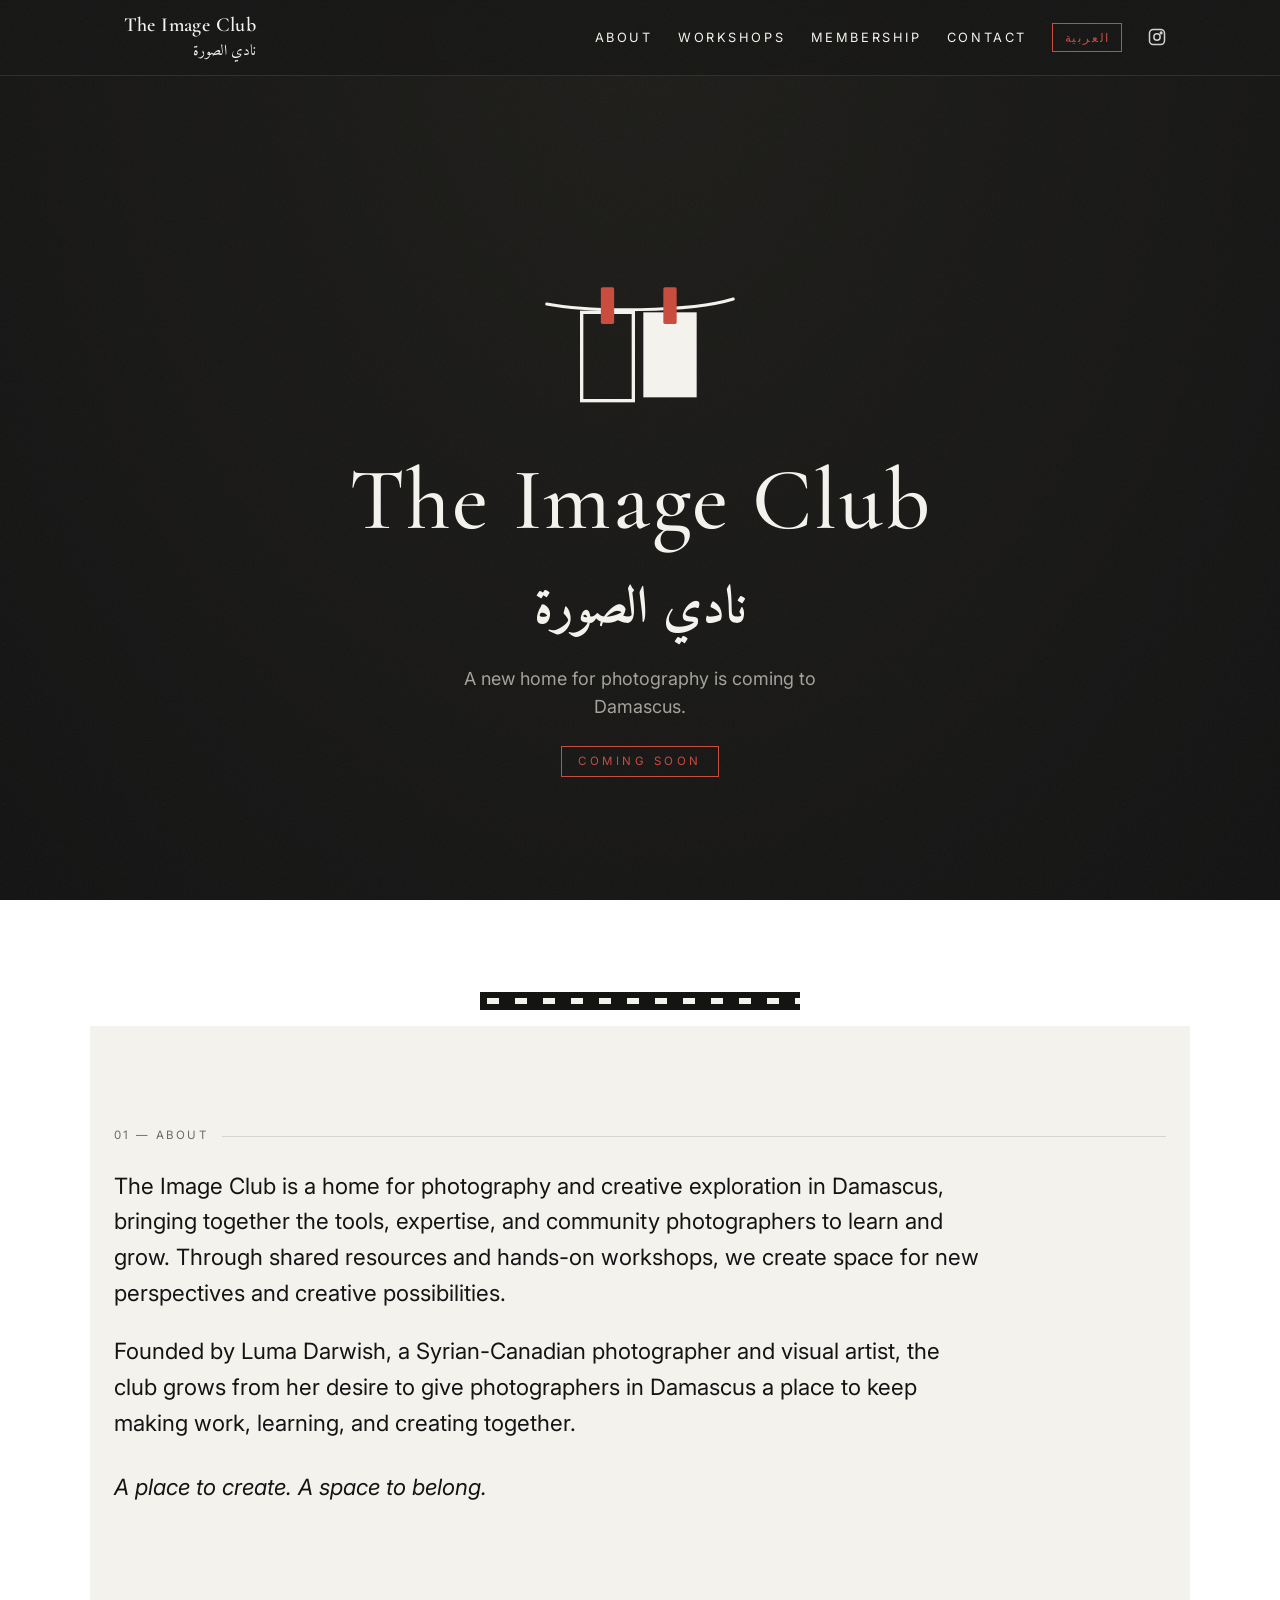
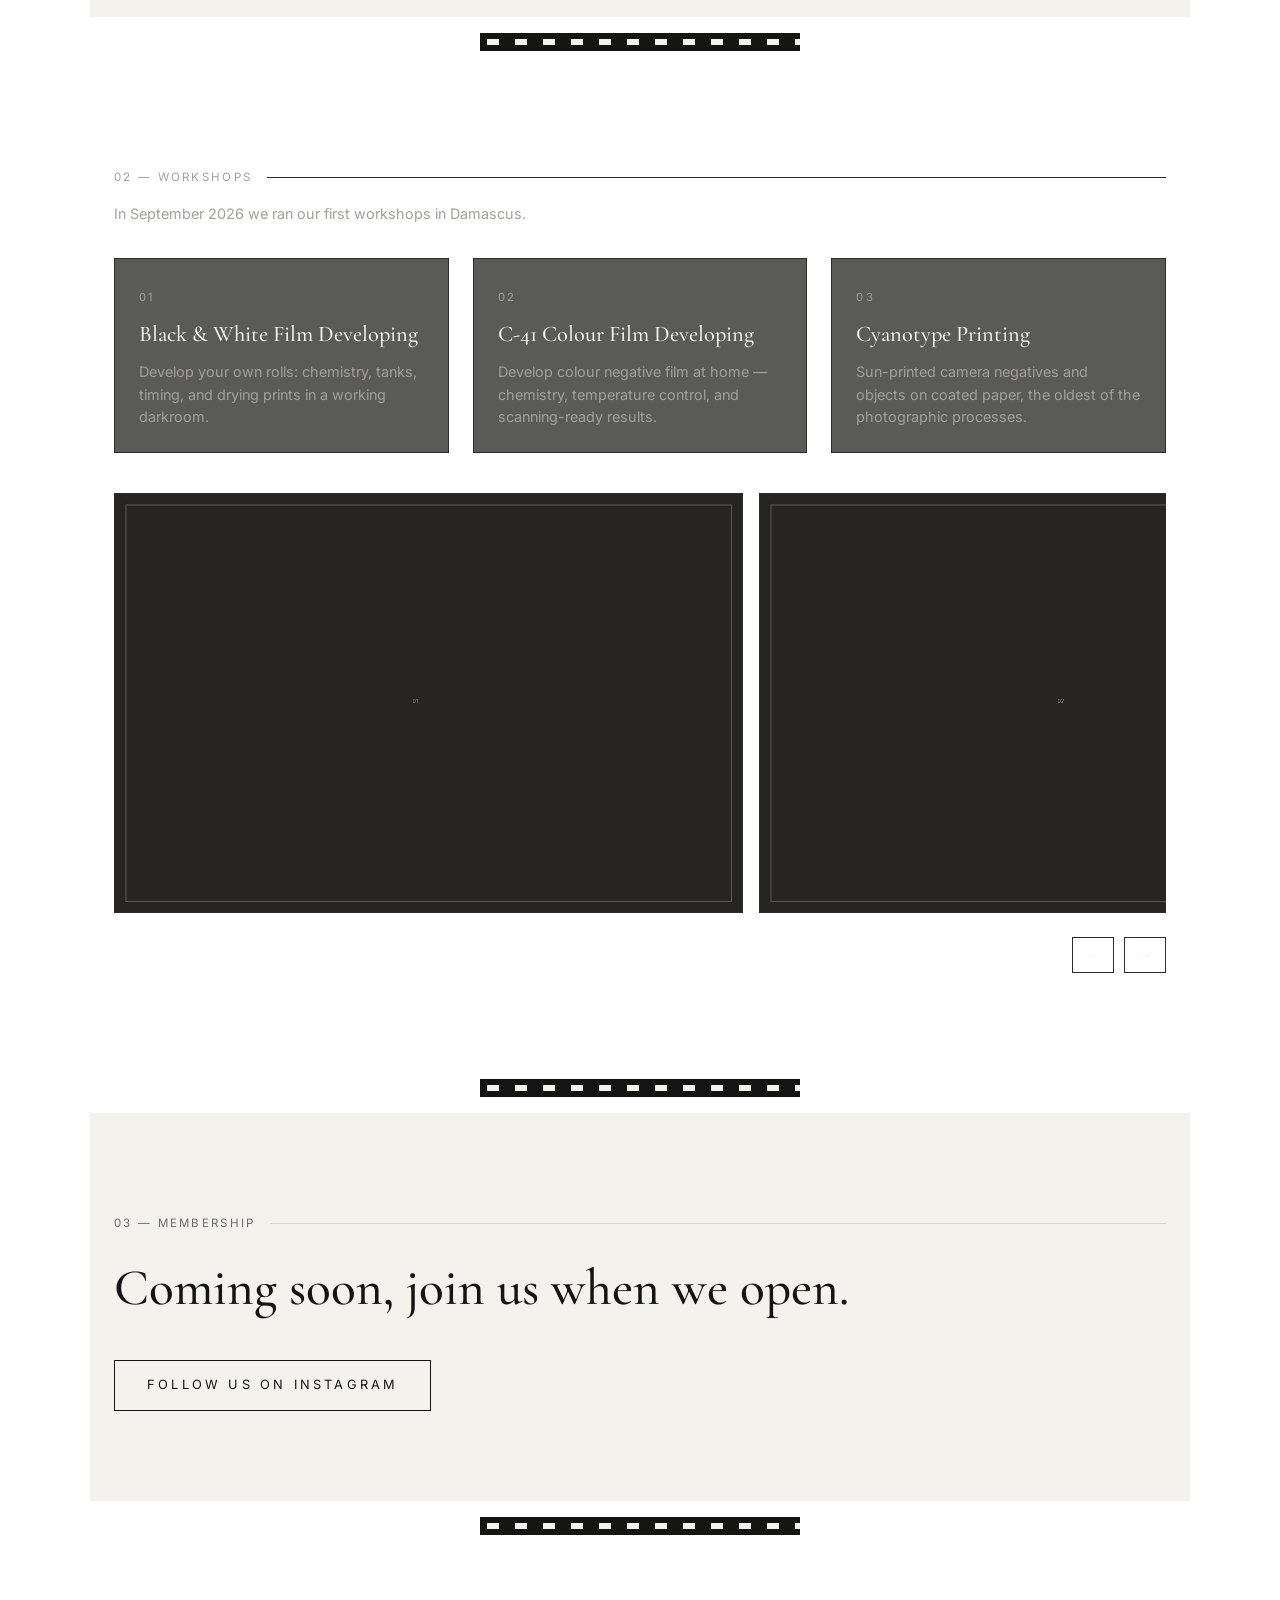
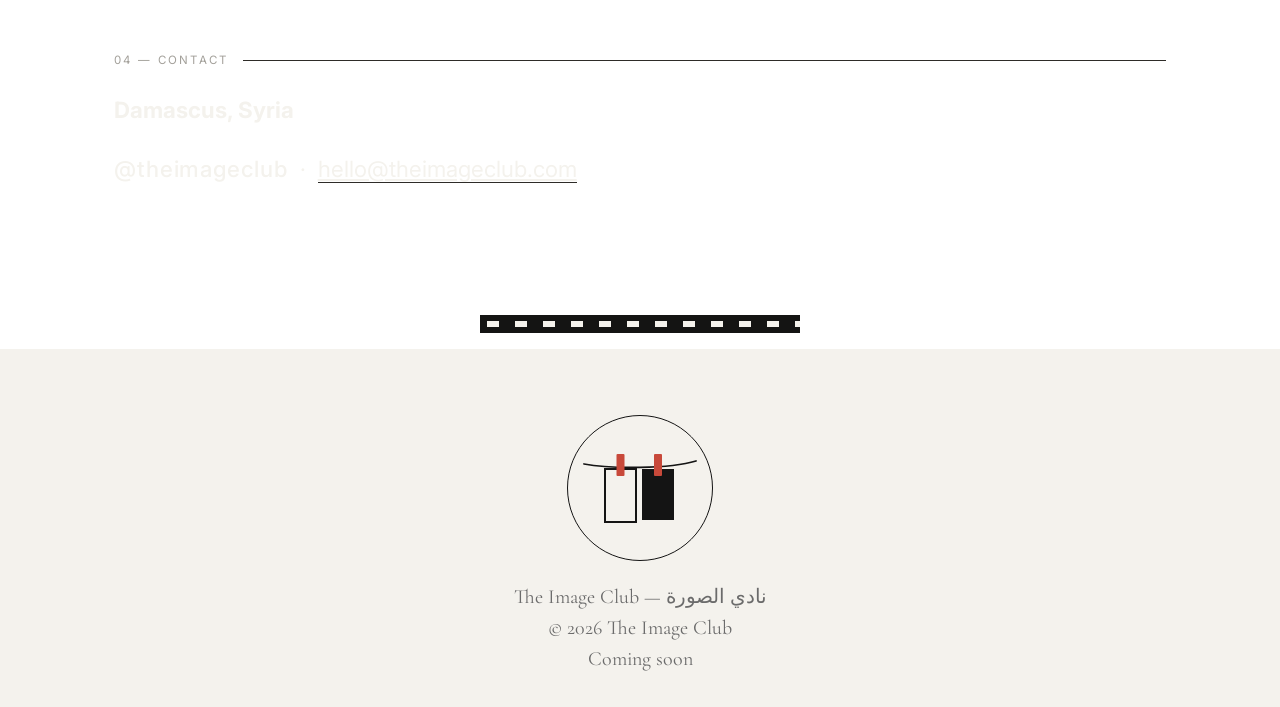
==== commit 2bc9a346: "AR right-alignment, tighter Arabic title, membership copy, white nav Arabic, red language button, fi" ====
--- a/index.html
+++ b/index.html
@@ -60,12 +60,16 @@
     <span class="soon-pill"><span class="en">Coming soon</span><span class="ar" lang="ar" dir="rtl">قريبًا</span></span>
   </section>
 
+  <div class="filmstrip" aria-hidden="true"></div>
+
   <section class="block invert" data-reveal id="about">
     <p class="section-label"><span class="en">01 — About</span><span class="ar" lang="ar" dir="rtl">٠١ — حول</span></p>
     <p class="prose"><span class="en">The Image Club is a home for photography and creative exploration in Damascus, bringing together the tools, expertise, and community photographers to learn and grow. Through shared resources and hands-on workshops, we create space for new perspectives and creative possibilities.</span><span class="ar" lang="ar" dir="rtl">نادي الصورة هو بيتٌ للتصوير الفوتوغرافي والاستكشاف الإبداعي في دمشق، يجمع الأدوات والخبرات والمجتمع الذي يحتاجه المصوّرون ليتعلّموا وينموا. ومن خلال الموارد المشتركة وورش العمل العملية، نفتح المجال لرؤى جديدة وإمكانيات إبداعية.</span></p>
     <p class="prose"><span class="en">Founded by Luma Darwish, a Syrian-Canadian photographer and visual artist, the club grows from her desire to give photographers in Damascus a place to keep making work, learning, and creating together.</span><span class="ar" lang="ar" dir="rtl">أسّسته لُمى درويش، مصوّرة وفنانة بصرية سورية-كندية، وينطلق من رغبتها في توفير مساحة لمصوّري دمشق لمواصلة العمل والتعلّم والإبداع معًا.</span></p>
     <p class="prose about-close"><span class="en">A place to create. A space to belong.</span><span class="ar" lang="ar" dir="rtl">مساحة للإبداع. مساحة للانتماء.</span></p>
   </section>
+
+  <div class="filmstrip" aria-hidden="true"></div>
 
   <section class="block" data-reveal id="workshops">
     <p class="section-label"><span class="en">02 — Workshops</span><span class="ar" lang="ar" dir="rtl">٠٢ — الورش</span></p>
@@ -109,14 +113,15 @@
     </div>
   </section>
 
-  <div class="sprocket" aria-hidden="true"></div>
+  <div class="filmstrip" aria-hidden="true"></div>
 
   <section class="block invert" id="membership">
     <p class="section-label"><span class="en">03 — Membership</span><span class="ar" lang="ar" dir="rtl">٠٣ — العضوية</span></p>
-    <h2><span class="en">Join us when we open.</span><span class="ar" lang="ar" dir="rtl">انضموا إلينا عند الافتتاح.</span></h2>
-    <p class="prose"><span class="en">Membership gives you access to the darkroom, the chemistry, and every workshop.</span><span class="ar" lang="ar" dir="rtl">تمنحكم العضوية حق الدخول إلى غرفة التطوير والكيماويات وجميع الورش.</span></p>
+    <h2><span class="en">Coming soon, join us when we open.</span><span class="ar" lang="ar" dir="rtl">قريبًا — انضموا إلينا عند الافتتاح.</span></h2>
     <a class="btn btn-outline" href="https://www.instagram.com/theimageclub" target="_blank" rel="noopener"><span class="en">Follow us on Instagram</span><span class="ar" lang="ar" dir="rtl">تابعونا على إنستغرام</span></a>
   </section>
+
+  <div class="filmstrip" aria-hidden="true"></div>
 
   <section class="block" data-reveal id="contact">
     <p class="section-label"><span class="en">04 — Contact</span><span class="ar" lang="ar" dir="rtl">٠٤ — تواصل</span></p>
@@ -124,6 +129,8 @@
     <p class="prose"><span class="ig-handle">@theimageclub</span> &nbsp;·&nbsp; <a class="mail" href="mailto:hello@theimageclub.com">hello@theimageclub.com</a></p>
   </section>
 </main>
+
+<div class="filmstrip" aria-hidden="true"></div>
 
 <footer class="site-footer invert">
   <svg class="logo-badge" viewBox="-30 -66 300 300" role="img" aria-label="The Image Club logo badge">
--- a/css/style.css
+++ b/css/style.css
@@ -34,6 +34,8 @@
 html.lang-ar .soon-pill { letter-spacing: .05em; }
 html.lang-ar .btn .ar { letter-spacing: .1em; text-transform: none; }
 html.lang-ar .section-label .ar { letter-spacing: .12em; }
+html.lang-ar .prose { margin-left: auto; margin-right: 0; }
+html.lang-ar .section-label { flex-direction: row-reverse; }
 
 h1, h2, h3 { font-family: "Cormorant Garamond", serif; font-weight: 500; margin: 0; }
 a { color: inherit; }
@@ -80,7 +82,7 @@
 .brand { display: inline-flex; align-items: center; gap: .6rem; text-decoration: none; color: var(--ink); }
 .brand-text { display: flex; flex-direction: column; line-height: 1.15; }
 .wordmark { font-family: "Cormorant Garamond", serif; font-weight: 600; font-size: 1.25rem; letter-spacing: .02em; white-space: nowrap; }
-.wordmark-ar { font-family: "Amiri", serif; font-size: .95rem; color: var(--mid); white-space: nowrap; margin-top: .35rem; }
+.wordmark-ar { font-family: "Amiri", serif; font-size: .95rem; color: inherit; white-space: nowrap; margin-top: .35rem; }
 .logo-mark { display: block; }
 .pin { fill: var(--red); }
 
@@ -88,11 +90,11 @@
 .nav-links a { font-family: "Inter", sans-serif; font-size: .8rem; letter-spacing: .2em; text-transform: uppercase; text-decoration: none; }
 .ig-link { display: inline-flex; opacity: .85; transition: opacity .15s; }
 .lang-btn {
-  background: none; border: 1px solid var(--hairline); color: inherit; cursor: pointer;
+  background: none; border: 1px solid var(--red); color: var(--red); cursor: pointer;
   font-family: "Inter", sans-serif; font-size: .75rem; letter-spacing: .15em; text-transform: uppercase;
   padding: .35rem .7rem;
 }
-.lang-btn:hover { border-color: var(--ink); }
+.lang-btn:hover { border-color: var(--red); background: color-mix(in srgb, var(--red) 12%, transparent); }
 .ig-link:hover { opacity: 1; }
 .nav-links a:hover, .ig-link:hover { text-decoration: underline; }
 
@@ -124,7 +126,7 @@
 }
 .logo-mark.hero-mark { width: min(42vmin, 200px); margin-bottom: 1.5rem; }
 h1 { font-size: clamp(3rem, 8vw, 5.5rem); letter-spacing: .02em; }
-.arabic-lg { font-size: clamp(2rem, 4.5vw, 3.2rem); margin: .4rem 0 1rem; font-weight: 700; }
+.arabic-lg { font-size: clamp(2rem, 4.5vw, 3.2rem); margin: .1rem 0 1rem; font-weight: 700; }
 .tagline { font-family: "Inter", sans-serif; font-size: clamp(1rem, 1.5vw, 1.125rem); color: var(--mid); max-width: 40ch; margin: 0 auto 1.6rem; }
 .soon-pill {
   display: inline-block; border: 1px solid var(--red); padding: .35rem 1rem;
@@ -152,17 +154,21 @@
 .about-ar p:last-child { margin-bottom: 0; }
 .about-close-ar { font-weight: 700; }
 .muted-prose { color: var(--mid); font-size: .9rem; }
-.sprocket {
-  height: 6px; margin: clamp(2rem, 4vh, 3rem) 0;
-  background: repeating-linear-gradient(90deg, var(--mid) 0 1.5px, transparent 1.5px 9px);
-  opacity: .4;
-}
+/* Film-strip divider between sections: dark film edge with sprocket holes */
+.filmstrip {
+  width: min(320px, 70%); height: 18px; margin: 1rem auto;
+  background-color: #141413;
+  background-image: repeating-linear-gradient(90deg, transparent 0 7px, #f4f2ed 7px 19px, transparent 19px 28px);
+  background-size: 100% 6px;
+  background-position: center;
+  background-repeat: no-repeat;
+}
+.invert .filmstrip { background-color: #141414; }
 /* Sections alternate dark → light → dark ... */
 .invert {
   background: #f4f2ed; color: #141414;
   --ink: #141414; --mid: #6b6b6b; --hairline: #d8d5cd;
   --paper: #f4f2ed; --dark: #f4f2ed; --on-dark: #141414;
-  border-top: 1px solid #d8d5cd; border-bottom: 1px solid #d8d5cd;
 }
 .invert h2 { font-size: clamp(2rem, 5vw, 3.2rem); }
 
@@ -206,7 +212,7 @@
 
 /* Footer */
 .site-footer {
-  background: var(--paper); border-top: 1px solid var(--hairline);
+  background: var(--paper);
   display: flex; flex-direction: column; align-items: center; gap: 1.2rem; padding: 4rem 1.5rem 2rem;
 }
 .logo-badge { width: 150px; color: var(--ink); }
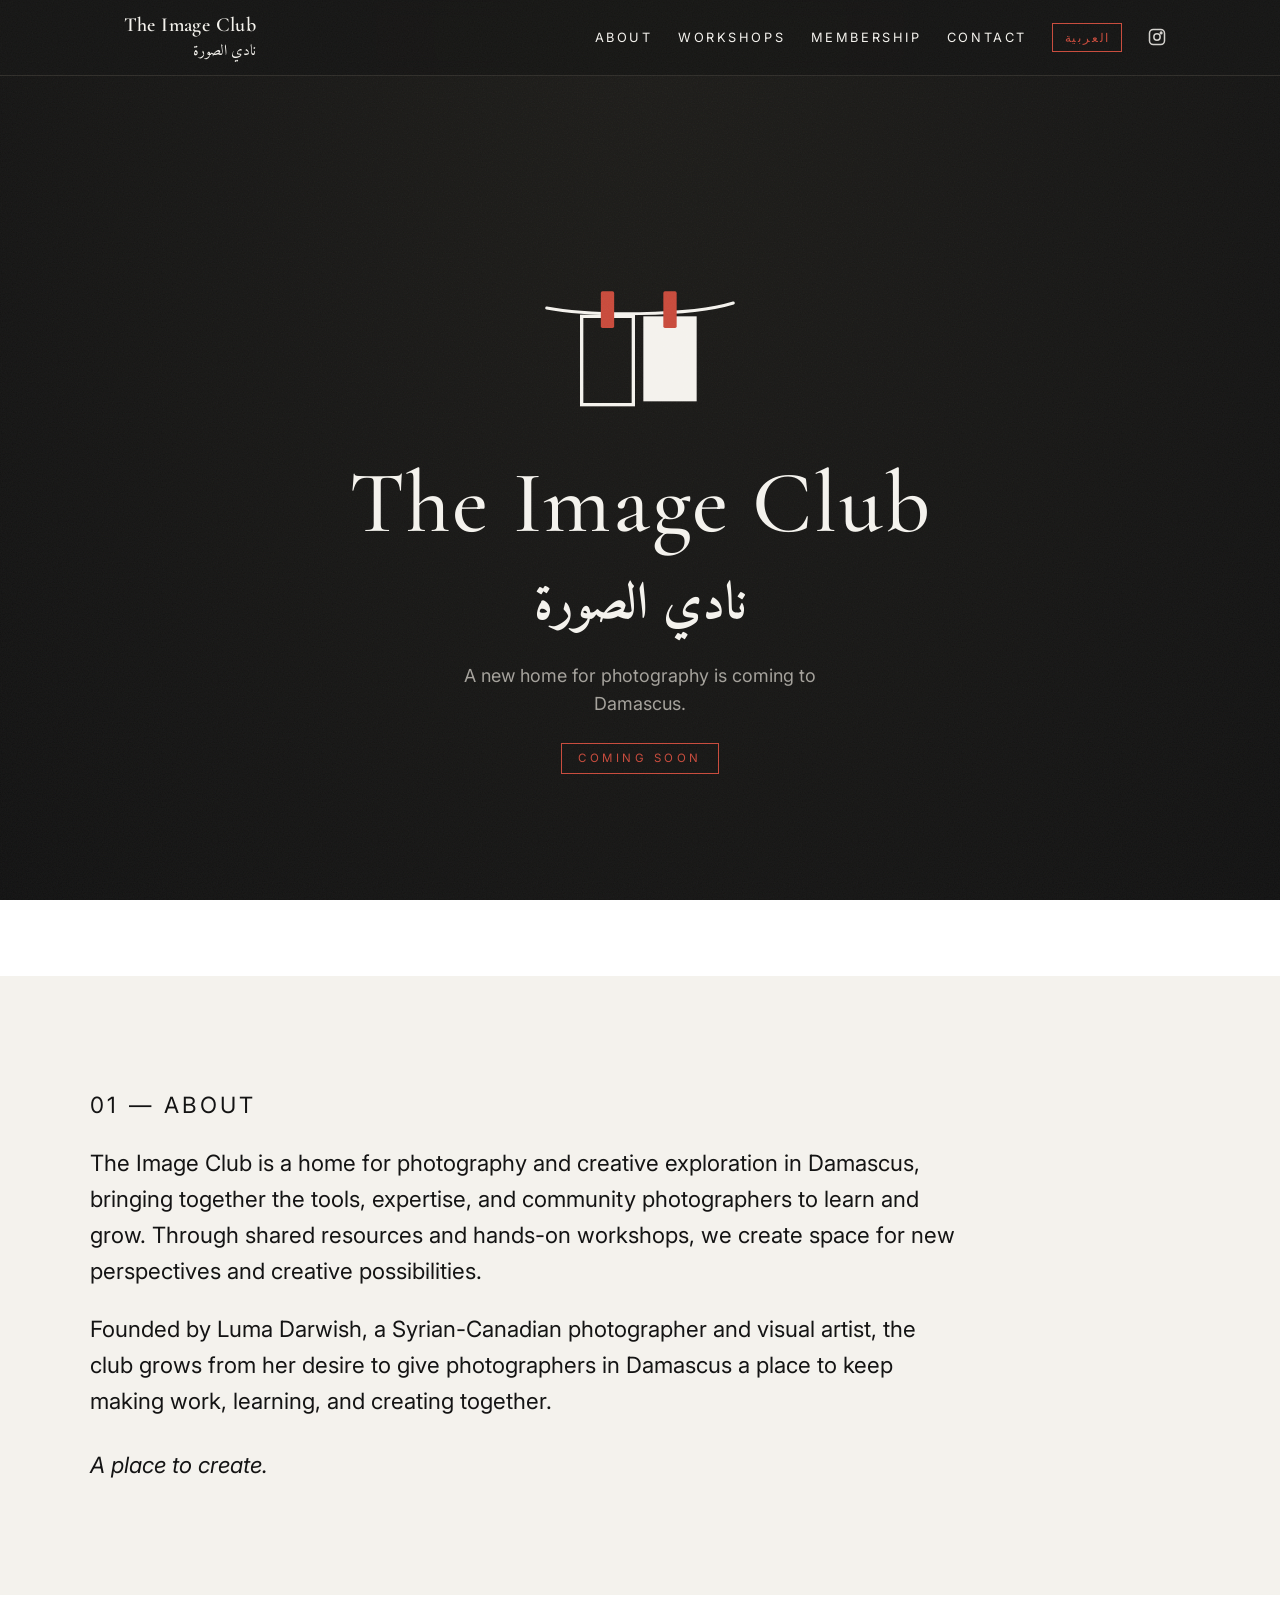
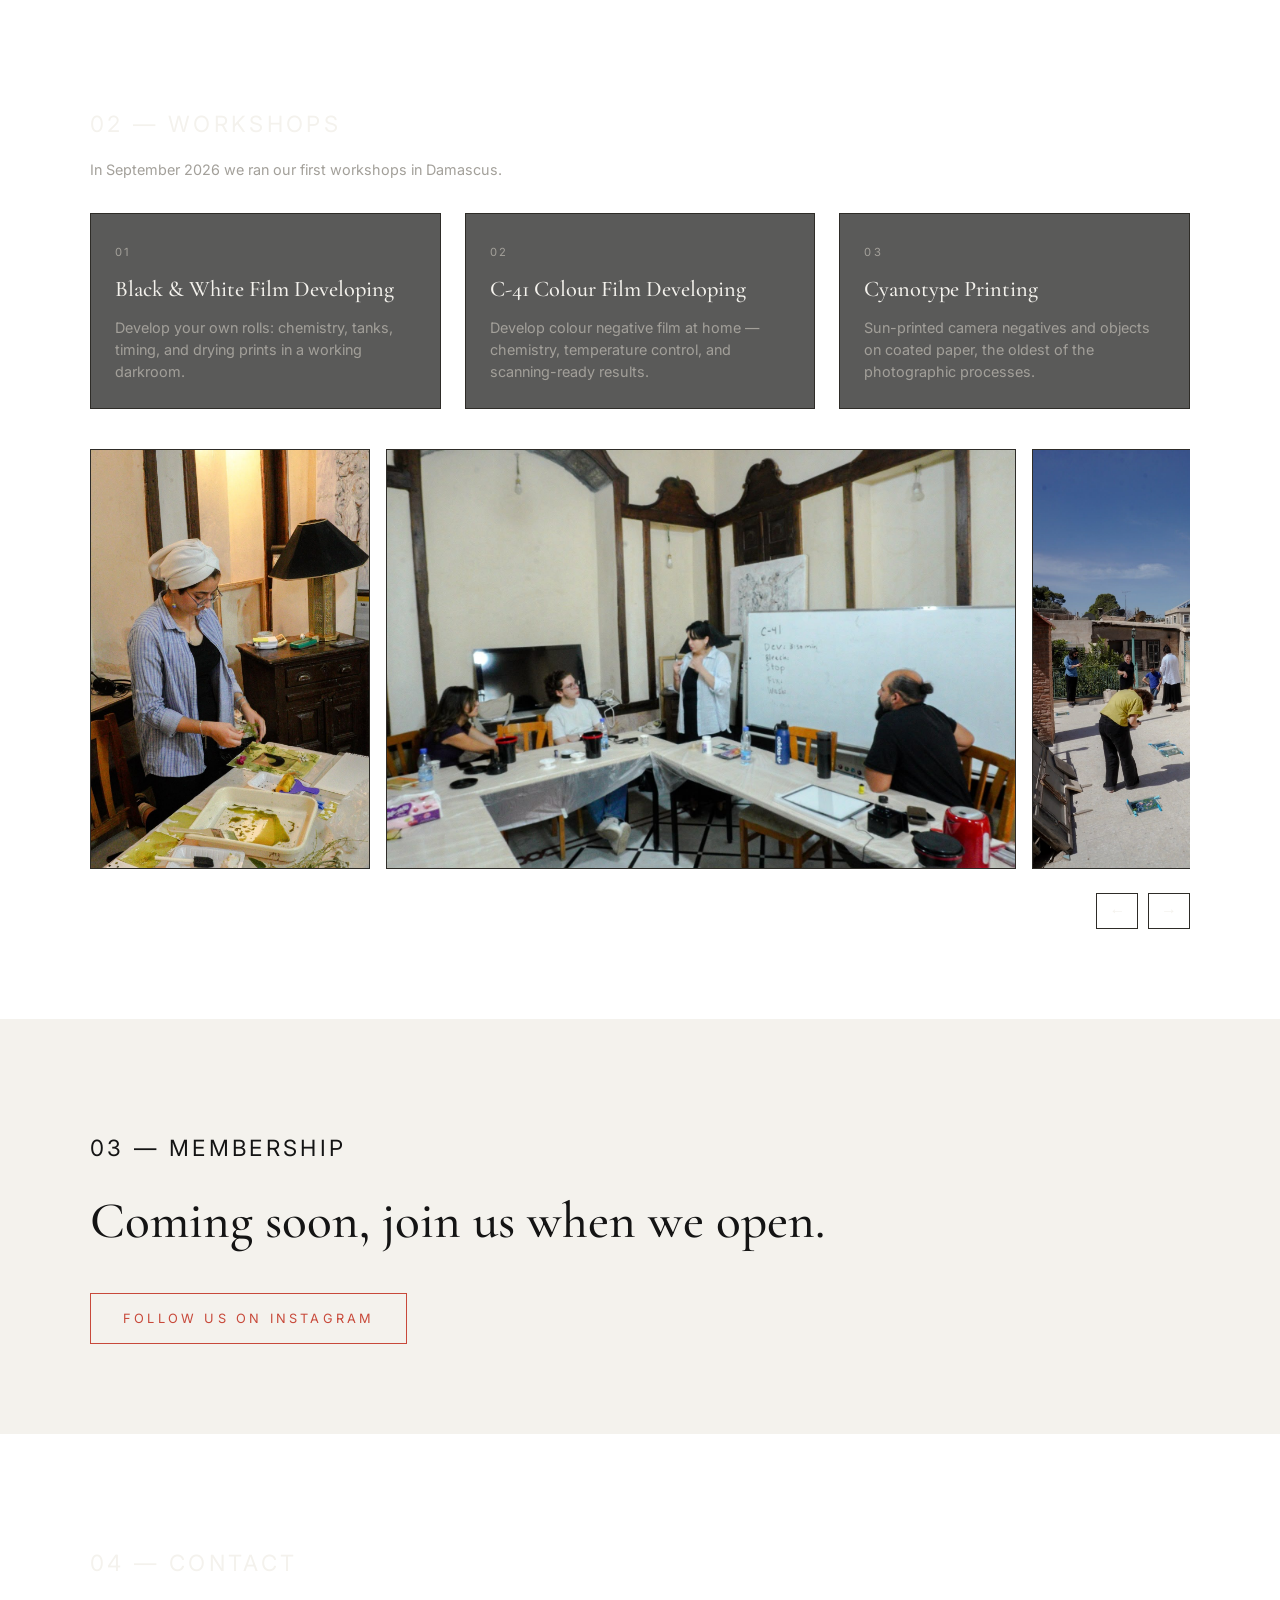
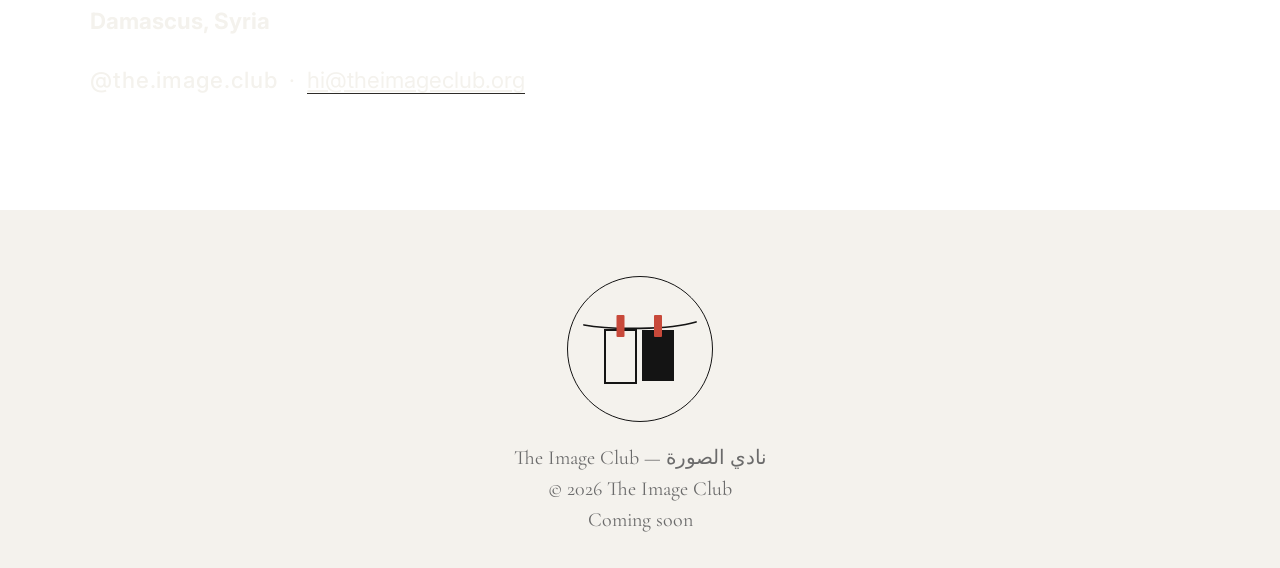
==== commit 36b5a70a: "deploy 72ef62e92ac513d5a6d86f250d70d4f86bab0b81" ====
--- a/index.html
+++ b/index.html
@@ -38,7 +38,7 @@
       <a href="#membership"><span class="en">Membership</span><span class="ar" lang="ar" dir="rtl">العضوية</span></a>
       <a href="#contact"><span class="en">Contact</span><span class="ar" lang="ar" dir="rtl">تواصل</span></a>
       <button class="lang-btn" id="langBtn" aria-label="Switch language — تبديل اللغة"><span class="en">العربية</span><span class="ar" lang="ar" dir="rtl">English</span></button>
-      <a class="ig-link" href="https://www.instagram.com/theimageclub" aria-label="Instagram" target="_blank" rel="noopener">
+      <a class="ig-link" href="https://www.instagram.com/the.image.club" aria-label="Instagram" target="_blank" rel="noopener">
         <svg width="18" height="18" viewBox="0 0 24 24" fill="none" stroke="currentColor" stroke-width="2" aria-hidden="true"><rect x="2" y="2" width="20" height="20" rx="5"/><circle cx="12" cy="12" r="4.2"/><circle cx="17.5" cy="6.5" r="1.1" fill="currentColor"/></svg>
       </a>
     </nav>
@@ -60,16 +60,14 @@
     <span class="soon-pill"><span class="en">Coming soon</span><span class="ar" lang="ar" dir="rtl">قريبًا</span></span>
   </section>
 
-  <div class="filmstrip" aria-hidden="true"></div>
 
   <section class="block invert" data-reveal id="about">
     <p class="section-label"><span class="en">01 — About</span><span class="ar" lang="ar" dir="rtl">٠١ — حول</span></p>
     <p class="prose"><span class="en">The Image Club is a home for photography and creative exploration in Damascus, bringing together the tools, expertise, and community photographers to learn and grow. Through shared resources and hands-on workshops, we create space for new perspectives and creative possibilities.</span><span class="ar" lang="ar" dir="rtl">نادي الصورة هو بيتٌ للتصوير الفوتوغرافي والاستكشاف الإبداعي في دمشق، يجمع الأدوات والخبرات والمجتمع الذي يحتاجه المصوّرون ليتعلّموا وينموا. ومن خلال الموارد المشتركة وورش العمل العملية، نفتح المجال لرؤى جديدة وإمكانيات إبداعية.</span></p>
     <p class="prose"><span class="en">Founded by Luma Darwish, a Syrian-Canadian photographer and visual artist, the club grows from her desire to give photographers in Damascus a place to keep making work, learning, and creating together.</span><span class="ar" lang="ar" dir="rtl">أسّسته لُمى درويش، مصوّرة وفنانة بصرية سورية-كندية، وينطلق من رغبتها في توفير مساحة لمصوّري دمشق لمواصلة العمل والتعلّم والإبداع معًا.</span></p>
-    <p class="prose about-close"><span class="en">A place to create. A space to belong.</span><span class="ar" lang="ar" dir="rtl">مساحة للإبداع. مساحة للانتماء.</span></p>
+    <p class="prose about-close"><span class="en">A place to create. </span><span class="ar" lang="ar" dir="rtl">مساحة للإبداع. مساحة للانتماء.</span></p>
   </section>
 
-  <div class="filmstrip" aria-hidden="true"></div>
 
   <section class="block" data-reveal id="workshops">
     <p class="section-label"><span class="en">02 — Workshops</span><span class="ar" lang="ar" dir="rtl">٠٢ — الورش</span></p>
@@ -113,24 +111,21 @@
     </div>
   </section>
 
-  <div class="filmstrip" aria-hidden="true"></div>
 
   <section class="block invert" id="membership">
     <p class="section-label"><span class="en">03 — Membership</span><span class="ar" lang="ar" dir="rtl">٠٣ — العضوية</span></p>
     <h2><span class="en">Coming soon, join us when we open.</span><span class="ar" lang="ar" dir="rtl">قريبًا — انضموا إلينا عند الافتتاح.</span></h2>
-    <a class="btn btn-outline" href="https://www.instagram.com/theimageclub" target="_blank" rel="noopener"><span class="en">Follow us on Instagram</span><span class="ar" lang="ar" dir="rtl">تابعونا على إنستغرام</span></a>
+    <a class="btn btn-outline" href="https://www.instagram.com/the.image.club" target="_blank" rel="noopener"><span class="en">Follow us on Instagram</span><span class="ar" lang="ar" dir="rtl">تابعونا على إنستغرام</span></a>
   </section>
 
-  <div class="filmstrip" aria-hidden="true"></div>
 
   <section class="block" data-reveal id="contact">
     <p class="section-label"><span class="en">04 — Contact</span><span class="ar" lang="ar" dir="rtl">٠٤ — تواصل</span></p>
     <p class="prose"><strong><span class="en">Damascus, Syria</span><span class="ar" lang="ar" dir="rtl">دمشق، سوريا</span></strong></p>
-    <p class="prose"><span class="ig-handle">@theimageclub</span> &nbsp;·&nbsp; <a class="mail" href="mailto:hello@theimageclub.com">hello@theimageclub.com</a></p>
+    <p class="prose"><span class="ig-handle">@the.image.club</span> &nbsp;·&nbsp; <a class="mail" href="mailto:hi@theimageclub.org">hi@theimageclub.org</a></p>
   </section>
 </main>
 
-<div class="filmstrip" aria-hidden="true"></div>
 
 <footer class="site-footer invert">
   <svg class="logo-badge" viewBox="-30 -66 300 300" role="img" aria-label="The Image Club logo badge">
--- a/css/style.css
+++ b/css/style.css
@@ -126,7 +126,7 @@
 }
 .logo-mark.hero-mark { width: min(42vmin, 200px); margin-bottom: 1.5rem; }
 h1 { font-size: clamp(3rem, 8vw, 5.5rem); letter-spacing: .02em; }
-.arabic-lg { font-size: clamp(2rem, 4.5vw, 3.2rem); margin: .1rem 0 1rem; font-weight: 700; }
+.arabic-lg { font-size: clamp(2rem, 4.5vw, 3.2rem); margin: -.3rem 0 1rem; font-weight: 700; }
 .tagline { font-family: "Inter", sans-serif; font-size: clamp(1rem, 1.5vw, 1.125rem); color: var(--mid); max-width: 40ch; margin: 0 auto 1.6rem; }
 .soon-pill {
   display: inline-block; border: 1px solid var(--red); padding: .35rem 1rem;
@@ -135,13 +135,11 @@
 }
 
 /* Sections */
-.block { padding: clamp(4rem, 10vh, 8rem) 1.5rem; max-width: 1100px; margin: 0 auto; }
+.block { padding: clamp(4rem, 10vh, 8rem) max(1.5rem, calc((100% - 1100px) / 2)); }
 .section-label {
-  font-family: "Inter", sans-serif; font-size: .72rem; letter-spacing: .2em; text-transform: uppercase;
-  color: var(--mid); margin-bottom: 1rem;
-  display: flex; align-items: center; gap: .9rem;
-}
-.section-label::after { content: ""; flex: 1; height: 1px; background: var(--hairline); }
+  font-family: "Inter", sans-serif; font-size: clamp(1.05rem, 2vw, 1.4rem); letter-spacing: .15em; text-transform: uppercase;
+  color: inherit; margin-bottom: 1rem;
+}
 .prose { font-size: clamp(1.05rem, 2vw, 1.4rem); max-width: 62ch; line-height: 1.6; }
 .about-close { font-style: italic; margin-top: 1.75rem; }
 .about-ar {
@@ -154,17 +152,8 @@
 .about-ar p:last-child { margin-bottom: 0; }
 .about-close-ar { font-weight: 700; }
 .muted-prose { color: var(--mid); font-size: .9rem; }
-/* Film-strip divider between sections: dark film edge with sprocket holes */
-.filmstrip {
-  width: min(320px, 70%); height: 18px; margin: 1rem auto;
-  background-color: #141413;
-  background-image: repeating-linear-gradient(90deg, transparent 0 7px, #f4f2ed 7px 19px, transparent 19px 28px);
-  background-size: 100% 6px;
-  background-position: center;
-  background-repeat: no-repeat;
-}
-.invert .filmstrip { background-color: #141414; }
-/* Sections alternate dark → light → dark ... */
+/* Film-strip divider between sections: full-width film edge with a single row
+   of perforations close to the edges (holes 15% taller than wide) */
 .invert {
   background: #f4f2ed; color: #141414;
   --ink: #141414; --mid: #6b6b6b; --hairline: #d8d5cd;
@@ -205,10 +194,10 @@
 .btn {
   display: inline-block; margin-top: 2rem; padding: .9rem 2rem;
   font-family: "Inter", sans-serif; font-size: .8rem; letter-spacing: .25em; text-transform: uppercase;
-  text-decoration: none; border: 1px solid var(--on-dark); color: var(--on-dark); cursor: pointer;
+  text-decoration: none; border: 1px solid var(--red); color: var(--red); cursor: pointer;
 }
 .btn-outline { background: transparent; }
-.btn-outline:hover { background: var(--on-dark); color: var(--dark); }
+.btn-outline:hover { background: color-mix(in srgb, var(--red) 12%, transparent); }
 
 /* Footer */
 .site-footer {
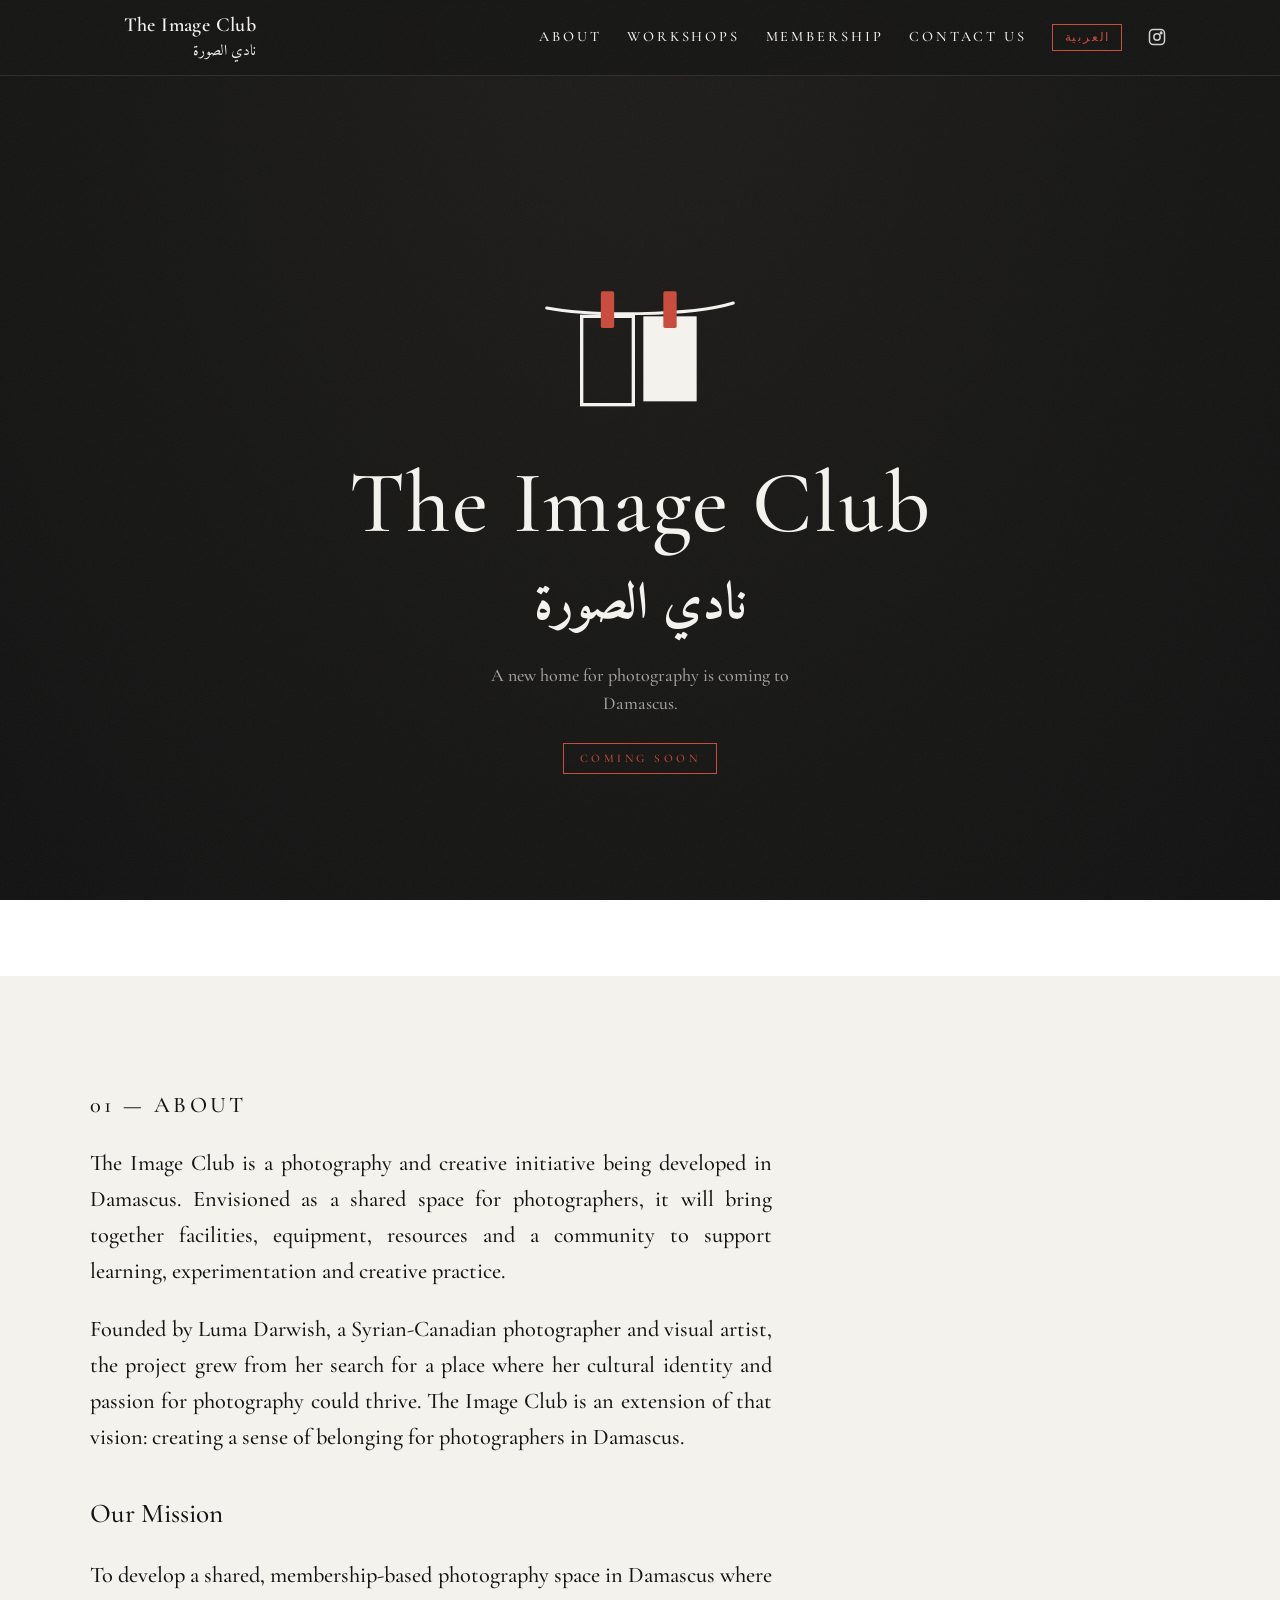
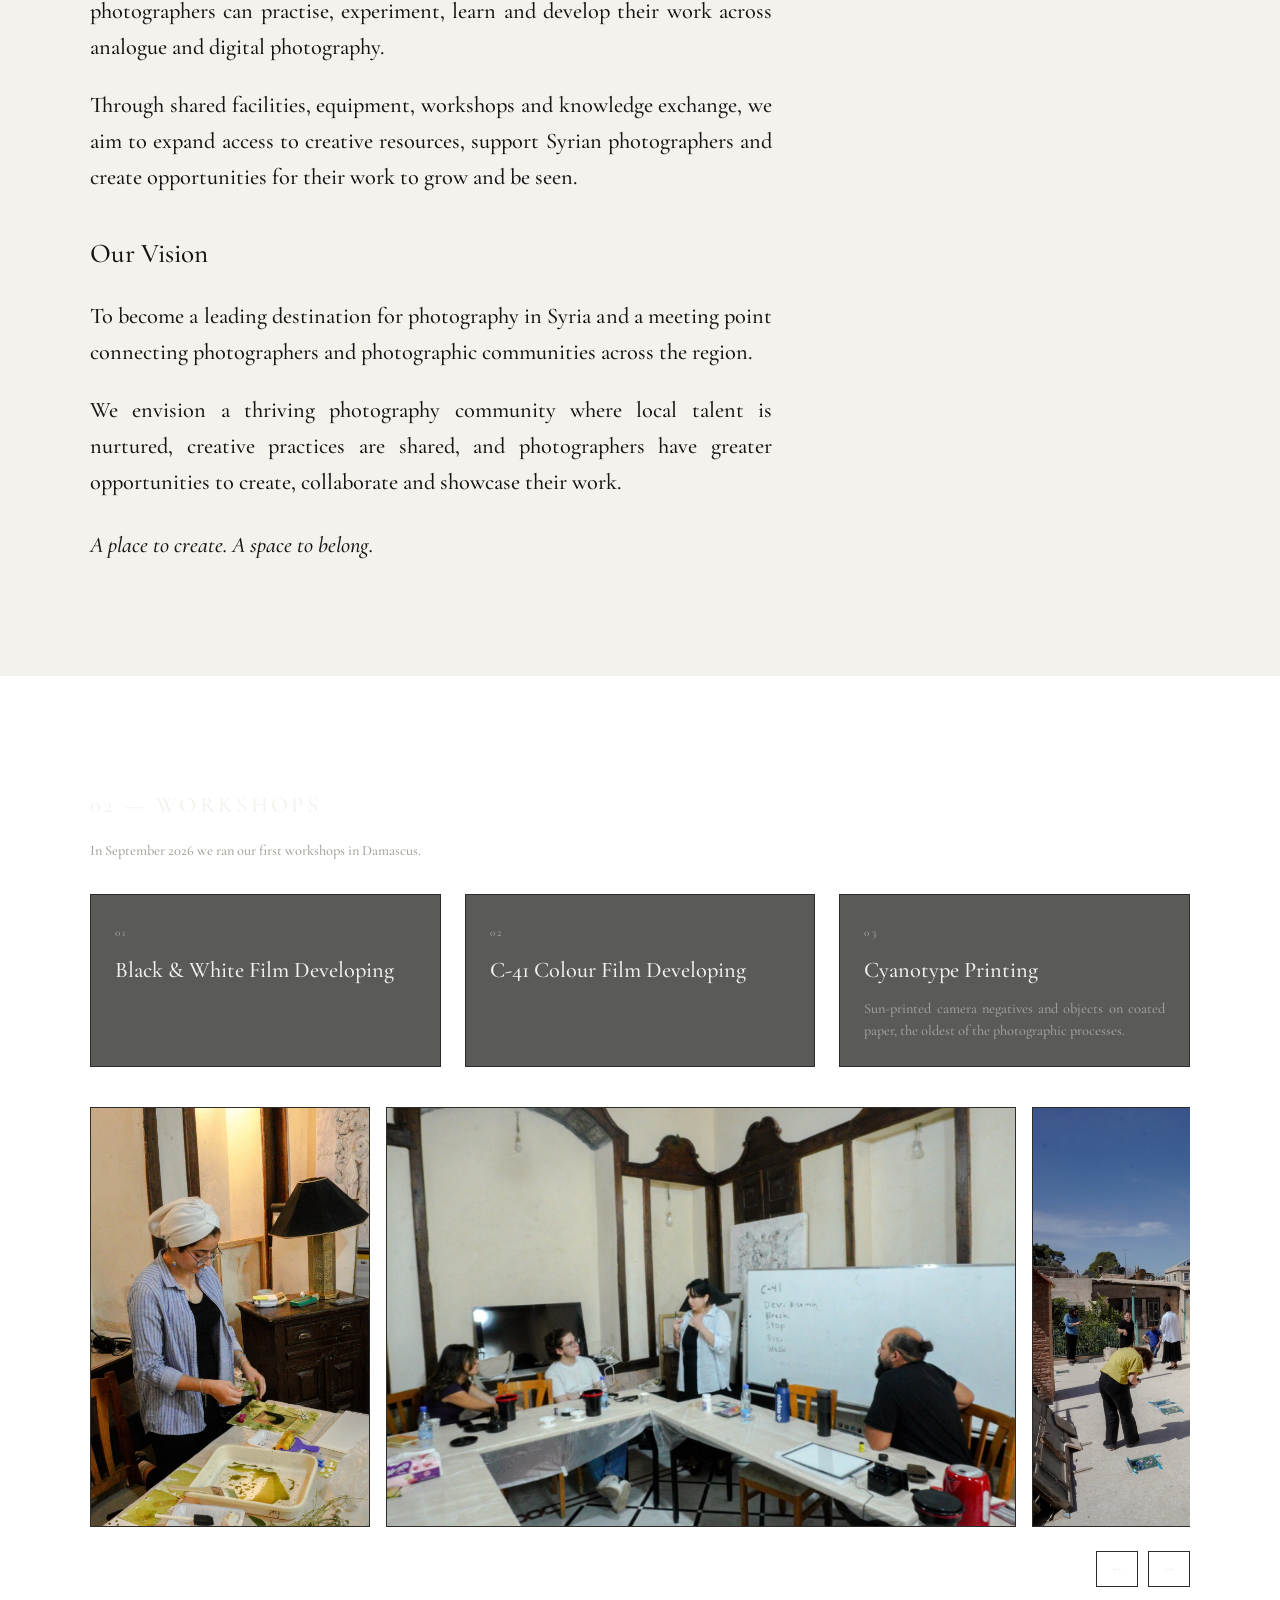
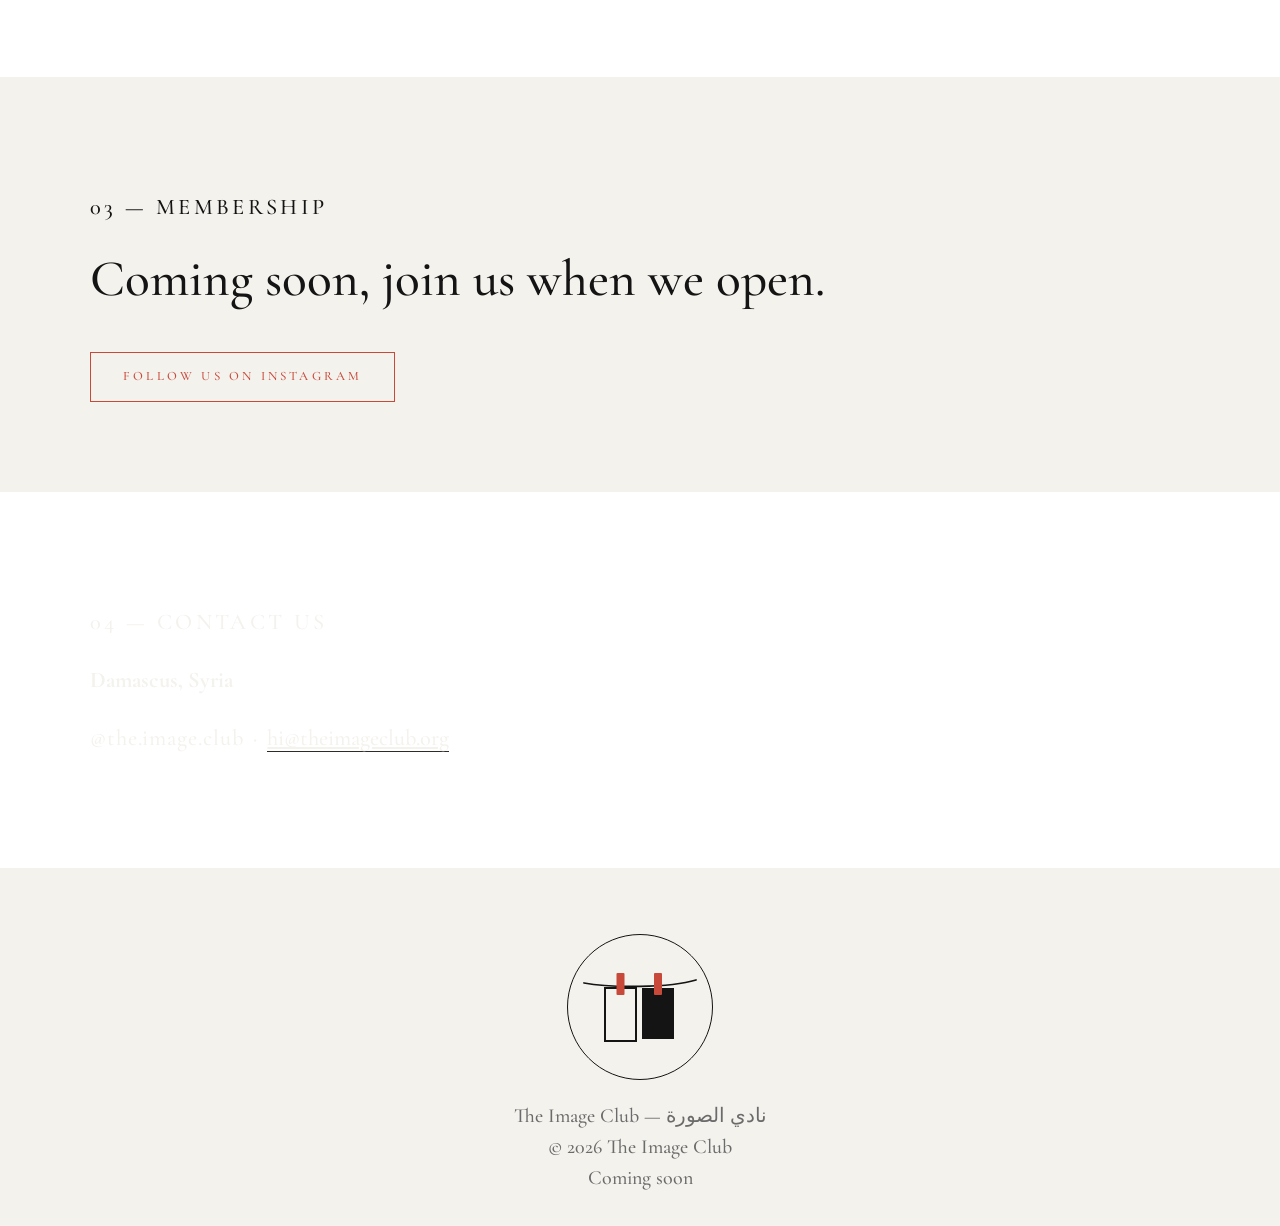
==== commit fb09a105: "deploy 300157fe966e0c995b02ed1d7a328d1d5af59ab7" ====
--- a/index.html
+++ b/index.html
@@ -9,7 +9,7 @@
 <link rel="icon" type="image/svg+xml" href="favicon.svg" />
 <link rel="preconnect" href="https://fonts.googleapis.com" />
 <link rel="preconnect" href="https://fonts.gstatic.com" crossorigin />
-<link href="https://fonts.googleapis.com/css2?family=Amiri:wght@400;700&family=Cormorant+Garamond:wght@400;500;600&family=Inter:wght@300;400;500&display=swap" rel="stylesheet" />
+<link href="https://fonts.googleapis.com/css2?family=Amiri:wght@400;700&family=Cormorant+Garamond:wght@500;600&display=swap" rel="stylesheet" />
 <link rel="stylesheet" href="css/style.css" />
 </head>
 <body>
@@ -33,10 +33,10 @@
     </a>
     <button class="hamburger" aria-label="Menu" aria-expanded="false"><span></span><span></span><span></span></button>
     <nav class="nav-links">
-      <a href="#about"><span class="en">About</span><span class="ar" lang="ar" dir="rtl">حول</span></a>
+      <a href="#about"><span class="en">About</span><span class="ar" lang="ar" dir="rtl">عن النادي</span></a>
       <a href="#workshops"><span class="en">Workshops</span><span class="ar" lang="ar" dir="rtl">الورش</span></a>
       <a href="#membership"><span class="en">Membership</span><span class="ar" lang="ar" dir="rtl">العضوية</span></a>
-      <a href="#contact"><span class="en">Contact</span><span class="ar" lang="ar" dir="rtl">تواصل</span></a>
+      <a href="#contact"><span class="en">Contact us</span><span class="ar" lang="ar" dir="rtl">تواصل معنا</span></a>
       <button class="lang-btn" id="langBtn" aria-label="Switch language — تبديل اللغة"><span class="en">العربية</span><span class="ar" lang="ar" dir="rtl">English</span></button>
       <a class="ig-link" href="https://www.instagram.com/the.image.club" aria-label="Instagram" target="_blank" rel="noopener">
         <svg width="18" height="18" viewBox="0 0 24 24" fill="none" stroke="currentColor" stroke-width="2" aria-hidden="true"><rect x="2" y="2" width="20" height="20" rx="5"/><circle cx="12" cy="12" r="4.2"/><circle cx="17.5" cy="6.5" r="1.1" fill="currentColor"/></svg>
@@ -56,16 +56,22 @@
     </svg>
     <h1>The Image Club</h1>
     <p class="arabic arabic-lg" lang="ar" dir="rtl">نادي الصورة</p>
-    <p class="tagline"><span class="en">A new home for photography is coming to Damascus.</span><span class="ar" lang="ar" dir="rtl">بيتٌ جديد للتصوير الفوتوغرافي في طريقه إلى دمشق.</span></p>
+    <p class="tagline"><span class="en">A new home for photography is coming to Damascus.</span><span class="ar" lang="ar" dir="rtl">وجهة جديدة للتصوير الفوتوغرافي في دمشق .</span></p>
     <span class="soon-pill"><span class="en">Coming soon</span><span class="ar" lang="ar" dir="rtl">قريبًا</span></span>
   </section>
 
 
   <section class="block invert" data-reveal id="about">
-    <p class="section-label"><span class="en">01 — About</span><span class="ar" lang="ar" dir="rtl">٠١ — حول</span></p>
-    <p class="prose"><span class="en">The Image Club is a home for photography and creative exploration in Damascus, bringing together the tools, expertise, and community photographers to learn and grow. Through shared resources and hands-on workshops, we create space for new perspectives and creative possibilities.</span><span class="ar" lang="ar" dir="rtl">نادي الصورة هو بيتٌ للتصوير الفوتوغرافي والاستكشاف الإبداعي في دمشق، يجمع الأدوات والخبرات والمجتمع الذي يحتاجه المصوّرون ليتعلّموا وينموا. ومن خلال الموارد المشتركة وورش العمل العملية، نفتح المجال لرؤى جديدة وإمكانيات إبداعية.</span></p>
-    <p class="prose"><span class="en">Founded by Luma Darwish, a Syrian-Canadian photographer and visual artist, the club grows from her desire to give photographers in Damascus a place to keep making work, learning, and creating together.</span><span class="ar" lang="ar" dir="rtl">أسّسته لُمى درويش، مصوّرة وفنانة بصرية سورية-كندية، وينطلق من رغبتها في توفير مساحة لمصوّري دمشق لمواصلة العمل والتعلّم والإبداع معًا.</span></p>
-    <p class="prose about-close"><span class="en">A place to create. </span><span class="ar" lang="ar" dir="rtl">مساحة للإبداع. مساحة للانتماء.</span></p>
+    <p class="section-label"><span class="en">01 — About</span><span class="ar" lang="ar" dir="rtl">٠١ — عن النادي</span></p>
+    <p class="prose"><span class="en">The Image Club is a photography and creative initiative being developed in Damascus. Envisioned as a shared space for photographers, it will bring together facilities, equipment, resources and a community to support learning, experimentation and creative practice.</span><span class="ar" lang="ar" dir="rtl">نادي الصورة وجهة للتصوير الفوتوغرافي والاستكشاف الإبداعي في دمشق، يجري العمل على تطويرها لتكون مساحة مشتركة تجمع المصوّرين، وتتيح لهم الوصول إلى المعدّات والموارد، والتعلّم والتجربة والإبداع معًا.</span></p>
+    <p class="prose"><span class="en">Founded by Luma Darwish, a Syrian-Canadian photographer and visual artist, the project grew from her search for a place where her cultural identity and passion for photography could thrive. The Image Club is an extension of that vision: creating a sense of belonging for photographers in Damascus.</span><span class="ar" lang="ar" dir="rtl">تأسّس النادي على يد لُمى درويش، مصوّرة وفنّانة بصرية سورية-كندية. وانطلقت فكرته من رحلتها الشخصية في البحث عن مساحة يلتقي فيها الانتماء الثقافي والشغف بالتصوير، لتسعى إلى خلق مساحة مماثلة للمصوّرين في دمشق.</span></p>
+    <h3 class="about-heading"><span class="en">Our Mission</span><span class="ar" lang="ar" dir="rtl">رسالتنا</span></h3>
+    <p class="prose"><span class="en">To develop a shared, membership-based photography space in Damascus where photographers can practise, experiment, learn and develop their work across analogue and digital photography.</span><span class="ar" lang="ar" dir="rtl">تطوير مساحة مشتركة قائمة على العضوية، تتيح للمصوّرين ممارسة التصوير الأنالوغ والرقمي، والتجربة والتعلّم وتطوير أعمالهم. ومن خلال المعدّات والموارد والورشات وتبادل المعرفة، نسعى إلى توسيع فرص الوصول إلى أدوات الإبداع، ودعم المصوّرين السوريين في تطوير أعمالهم ومشاركتها.</span></p>
+    <p class="prose en-only"><span class="en">Through shared facilities, equipment, workshops and knowledge exchange, we aim to expand access to creative resources, support Syrian photographers and create opportunities for their work to grow and be seen.</span><span class="ar" lang="ar" dir="rtl"></span></p>
+    <h3 class="about-heading"><span class="en">Our Vision</span><span class="ar" lang="ar" dir="rtl">رؤيتنا</span></h3>
+    <p class="prose"><span class="en">To become a leading destination for photography in Syria and a meeting point connecting photographers and photographic communities across the region.</span><span class="ar" lang="ar" dir="rtl">أن يصبح نادي الصورة وجهة رائدة للتصوير الفوتوغرافي في سوريا، ونقطة التقاء تربط المصوّرين ومجتمعات التصوير في المنطقة.</span></p>
+    <p class="prose en-only"><span class="en">We envision a thriving photography community where local talent is nurtured, creative practices are shared, and photographers have greater opportunities to create, collaborate and showcase their work.</span><span class="ar" lang="ar" dir="rtl"></span></p>
+    <p class="prose about-close"><span class="en">A place to create. A space to belong.</span><span class="ar" lang="ar" dir="rtl">مساحة للإبداع. مساحة للانتماء.</span></p>
   </section>
 
 
@@ -76,17 +82,15 @@
       <article class="card" data-reveal>
         <span class="card-num">01</span>
         <h3><span class="en">Black &amp; White Film Developing</span><span class="ar" lang="ar" dir="rtl">تطوير أفلام الأبيض والأسود</span></h3>
-        <p><span class="en">Develop your own rolls: chemistry, tanks, timing, and drying prints in a working darkroom.</span><span class="ar" lang="ar" dir="rtl">طوّر أفلامك بنفسك: الكيماويات والأحواض والتوقيت، وتجفيف المطبوعات في غرفة تطوير حقيقية.</span></p>
       </article>
       <article class="card" data-reveal>
         <span class="card-num">02</span>
         <h3><span class="en">C-41 Colour Film Developing</span><span class="ar" lang="ar" dir="rtl">تطوير الأفلام الملوّنة C-41</span></h3>
-        <p><span class="en">Develop colour negative film at home — chemistry, temperature control, and scanning-ready results.</span><span class="ar" lang="ar" dir="rtl">طوّر الأفلام السالبة الملوّنة بنفسك: كيماويات وضبط حرارة ونتائج جاهزة للمسح الضوئي.</span></p>
       </article>
       <article class="card" data-reveal>
         <span class="card-num">03</span>
         <h3><span class="en">Cyanotype Printing</span><span class="ar" lang="ar" dir="rtl">الطباعة بالسيانوتايب</span></h3>
-        <p><span class="en">Sun-printed camera negatives and objects on coated paper, the oldest of the photographic processes.</span><span class="ar" lang="ar" dir="rtl">طباعة شمسية للنيغاتيف والأجسام على ورق مطلي، من أقدم عمليات التصوير الفوتوغرافي.</span></p>
+        <p><span class="en">Sun-printed camera negatives and objects on coated paper, the oldest of the photographic processes.</span><span class="ar" lang="ar" dir="rtl">طباعة شمسية للنيغاتيف على ورق مطلي، من أقدم عمليات التصوير الفوتوغرافي.</span></p>
       </article>
     </div>
     <div class="carousel" aria-label="Photos from our first workshops">
@@ -120,7 +124,7 @@
 
 
   <section class="block" data-reveal id="contact">
-    <p class="section-label"><span class="en">04 — Contact</span><span class="ar" lang="ar" dir="rtl">٠٤ — تواصل</span></p>
+    <p class="section-label"><span class="en">04 — Contact us</span><span class="ar" lang="ar" dir="rtl">٠٤ — تواصل معنا</span></p>
     <p class="prose"><strong><span class="en">Damascus, Syria</span><span class="ar" lang="ar" dir="rtl">دمشق، سوريا</span></strong></p>
     <p class="prose"><span class="ig-handle">@the.image.club</span> &nbsp;·&nbsp; <a class="mail" href="mailto:hi@theimageclub.org">hi@theimageclub.org</a></p>
   </section>
--- a/css/style.css
+++ b/css/style.css
@@ -17,25 +17,33 @@
   background: radial-gradient(ellipse at 50% 0%, #1c1b18, #101010);
   background-attachment: fixed;
   color: var(--ink);
-  font-family: "Inter", system-ui, sans-serif;
-  font-weight: 400;
+  font-family: "Cormorant Garamond", serif;
+  font-weight: 500;
   line-height: 1.55;
   -webkit-font-smoothing: antialiased;
 }
-.arabic { font-family: "Amiri", "Amiri Fallback", serif; }
+.arabic { font-family: "Amiri", "Amiri Fallback", serif; font-weight: 400; }
 
 /* Language toggle: English by default, html.lang-ar shows .ar spans */
 .ar { display: none; }
 html.lang-ar .en { display: none; }
+html.lang-ar .en-only { display: none; }
+html:not(.lang-ar) .ar-only { display: none; }
 html.lang-ar .ar { display: inline; }
-html.lang-ar .ar { font-family: "Amiri", serif; }
+html.lang-ar .ar { font-family: "Amiri", serif; font-weight: 400; }
 html.lang-ar .prose .ar { line-height: 2.1; }
 html.lang-ar .nav-links a .ar, html.lang-ar .lang-btn .ar { letter-spacing: 0; text-transform: none; }
+html.lang-ar .nav-links { direction: rtl; }
 html.lang-ar .soon-pill { letter-spacing: .05em; }
 html.lang-ar .btn .ar { letter-spacing: .1em; text-transform: none; }
 html.lang-ar .section-label .ar { letter-spacing: .12em; }
 html.lang-ar .prose { margin-left: auto; margin-right: 0; }
-html.lang-ar .section-label { flex-direction: row-reverse; }
+html.lang-ar .prose, html.lang-ar .about-heading, html.lang-ar .card h3,
+html.lang-ar .card p, html.lang-ar .muted-prose, html.lang-ar h2,
+html.lang-ar .tagline, html.lang-ar .footer-copy, html.lang-ar .soon-pill,
+html.lang-ar .section-label, html.lang-ar .btn { direction: rtl; }
+html.lang-ar #membership { text-align: right; }
+html.lang-ar .car-track { direction: rtl; }
 
 h1, h2, h3 { font-family: "Cormorant Garamond", serif; font-weight: 500; margin: 0; }
 a { color: inherit; }
@@ -87,11 +95,11 @@
 .pin { fill: var(--red); }
 
 .nav-links { display: flex; align-items: center; gap: 1.6rem; }
-.nav-links a { font-family: "Inter", sans-serif; font-size: .8rem; letter-spacing: .2em; text-transform: uppercase; text-decoration: none; }
+.nav-links a { font-family: "Cormorant Garamond", serif; font-size: .9rem; letter-spacing: .2em; text-transform: uppercase; text-decoration: none; }
 .ig-link { display: inline-flex; opacity: .85; transition: opacity .15s; }
 .lang-btn {
   background: none; border: 1px solid var(--red); color: var(--red); cursor: pointer;
-  font-family: "Inter", sans-serif; font-size: .75rem; letter-spacing: .15em; text-transform: uppercase;
+  font-family: "Cormorant Garamond", serif; font-size: .75rem; letter-spacing: .15em; text-transform: uppercase;
   padding: .35rem .7rem;
 }
 .lang-btn:hover { border-color: var(--red); background: color-mix(in srgb, var(--red) 12%, transparent); }
@@ -127,21 +135,23 @@
 .logo-mark.hero-mark { width: min(42vmin, 200px); margin-bottom: 1.5rem; }
 h1 { font-size: clamp(3rem, 8vw, 5.5rem); letter-spacing: .02em; }
 .arabic-lg { font-size: clamp(2rem, 4.5vw, 3.2rem); margin: -.3rem 0 1rem; font-weight: 700; }
-.tagline { font-family: "Inter", sans-serif; font-size: clamp(1rem, 1.5vw, 1.125rem); color: var(--mid); max-width: 40ch; margin: 0 auto 1.6rem; }
+.tagline { font-family: "Cormorant Garamond", serif; font-size: clamp(1rem, 1.5vw, 1.125rem); color: var(--mid); max-width: 40ch; margin: 0 auto 1.6rem; }
 .soon-pill {
   display: inline-block; border: 1px solid var(--red); padding: .35rem 1rem;
-  font-family: "Inter", sans-serif; font-size: .72rem; letter-spacing: .3em; text-transform: uppercase;
+  font-family: "Cormorant Garamond", serif; font-size: .72rem; letter-spacing: .3em; text-transform: uppercase;
   color: var(--red);
 }
 
 /* Sections */
 .block { padding: clamp(4rem, 10vh, 8rem) max(1.5rem, calc((100% - 1100px) / 2)); }
 .section-label {
-  font-family: "Inter", sans-serif; font-size: clamp(1.05rem, 2vw, 1.4rem); letter-spacing: .15em; text-transform: uppercase;
+  font-family: "Cormorant Garamond", serif; font-size: clamp(1.05rem, 2vw, 1.4rem); letter-spacing: .15em; text-transform: uppercase;
   color: inherit; margin-bottom: 1rem;
 }
 .prose { font-size: clamp(1.05rem, 2vw, 1.4rem); max-width: 62ch; line-height: 1.6; }
+.prose, .muted-prose, .card p { text-align: justify; }
 .about-close { font-style: italic; margin-top: 1.75rem; }
+.about-heading { font-family: "Cormorant Garamond", serif; font-size: 1.7rem; font-weight: 500; margin: 2.4rem 0 .6rem; }
 .about-ar {
   max-width: 62ch; margin: 2.5rem 0 0 auto; padding-top: 2rem;
   border-top: 1px solid var(--hairline);
@@ -163,7 +173,7 @@
 
 .cards { display: grid; grid-template-columns: repeat(3, 1fr); gap: 1.5rem; margin-top: 2rem; }
 .card { padding: 1.5rem; border: 1px solid var(--hairline); background: color-mix(in srgb, var(--paper) 70%, transparent); }
-.card-num { font-family: "Inter", sans-serif; font-size: .7rem; letter-spacing: .2em; color: var(--mid); }
+.card-num { font-family: "Cormorant Garamond", serif; font-size: .7rem; letter-spacing: .2em; color: var(--mid); }
 .card h3 { font-size: 1.4rem; margin: .6rem 0 .6rem; }
 .card p { font-size: .9rem; color: var(--mid); margin: 0; }
 @media (max-width: 720px) { .cards { grid-template-columns: 1fr; } }
@@ -193,7 +203,7 @@
 /* Membership CTA button */
 .btn {
   display: inline-block; margin-top: 2rem; padding: .9rem 2rem;
-  font-family: "Inter", sans-serif; font-size: .8rem; letter-spacing: .25em; text-transform: uppercase;
+  font-family: "Cormorant Garamond", serif; font-size: .8rem; letter-spacing: .25em; text-transform: uppercase;
   text-decoration: none; border: 1px solid var(--red); color: var(--red); cursor: pointer;
 }
 .btn-outline { background: transparent; }
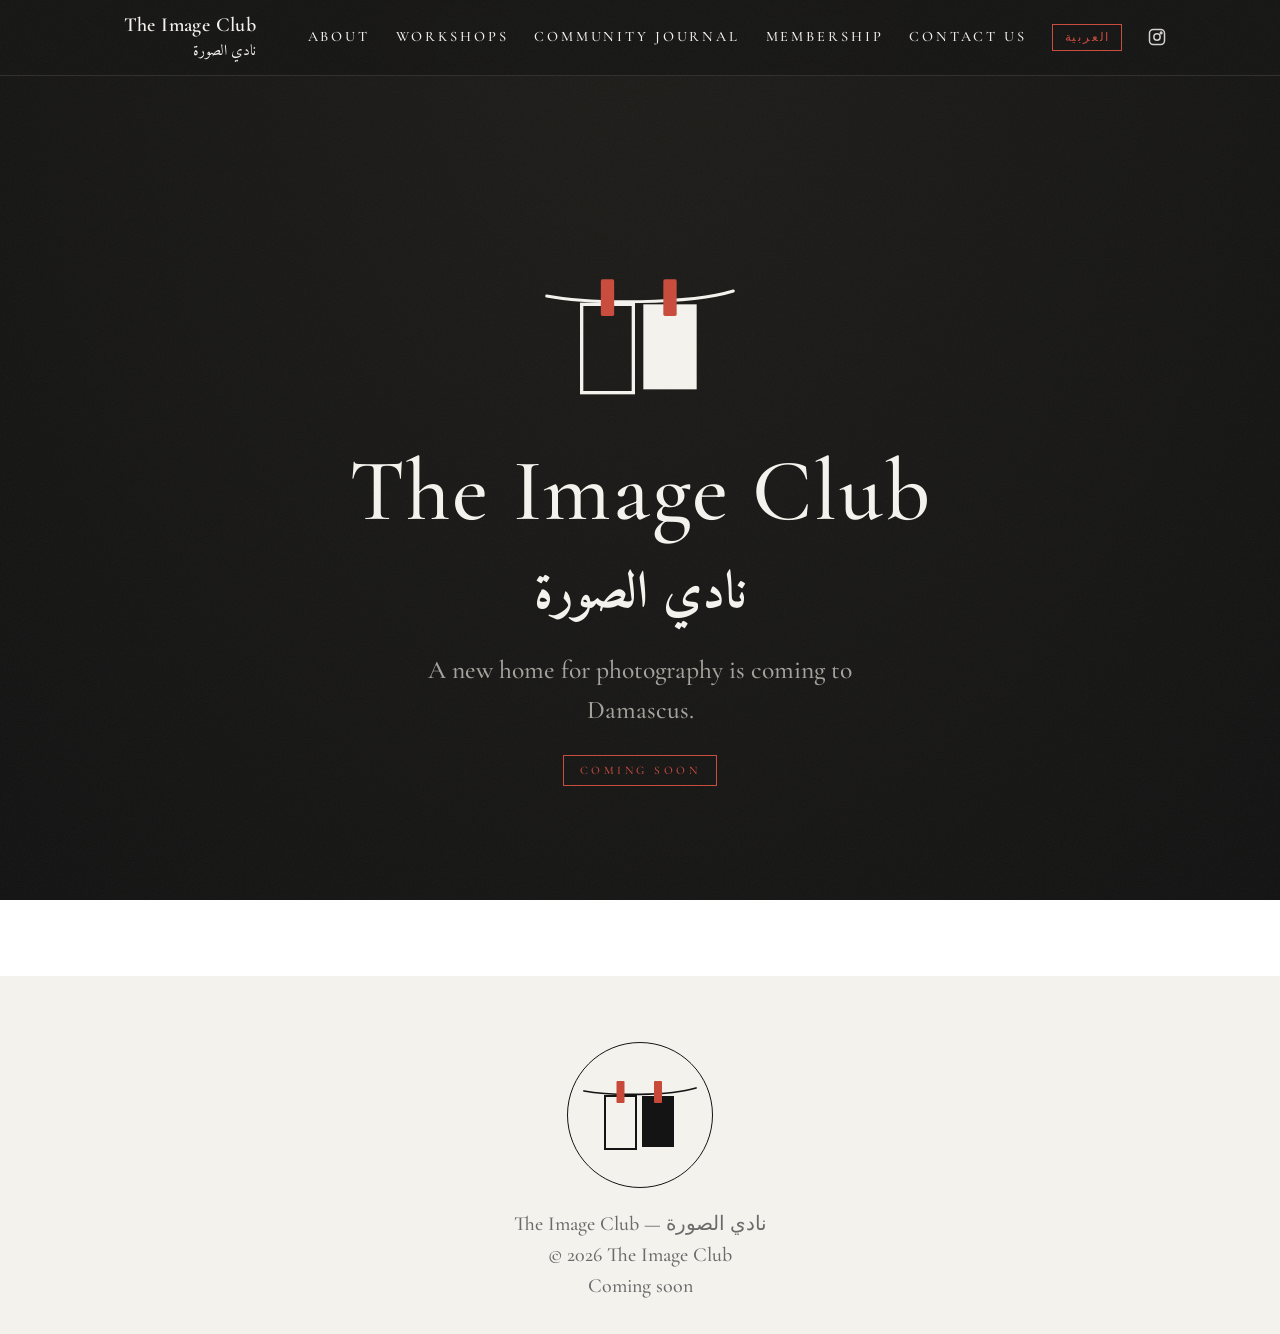
==== commit f5248fd4: "deploy b1d207ff8b004375b2d680f7359aa9dea781926d" ====
--- a/index.html
+++ b/index.html
@@ -4,12 +4,12 @@
 <meta charset="utf-8" />
 <meta name="viewport" content="width=device-width, initial-scale=1" />
 <meta name="description" content="The Image Club — a new home for photography coming to Damascus. Film developing, cyanotype and hands-on workshops; founded by Luma Darwish." />
-<title>The Image Club — نادي الصورة | Damascus</title>
+<title>The Image Club — نادي الصورة</title>
 <meta name="theme-color" content="#141413" />
 <link rel="icon" type="image/svg+xml" href="favicon.svg" />
 <link rel="preconnect" href="https://fonts.googleapis.com" />
 <link rel="preconnect" href="https://fonts.gstatic.com" crossorigin />
-<link href="https://fonts.googleapis.com/css2?family=Amiri:wght@400;700&family=Cormorant+Garamond:wght@500;600&display=swap" rel="stylesheet" />
+<link href="https://fonts.googleapis.com/css2?family=Amiri:wght@400;700&family=Cormorant+Garamond:wght@500;600;700&display=swap" rel="stylesheet" />
 <link rel="stylesheet" href="css/style.css" />
 </head>
 <body>
@@ -18,7 +18,7 @@
 
 <header class="site-nav">
   <div class="nav-inner">
-    <a class="brand" href="#top" aria-label="The Image Club — نادي الصورة">
+    <a class="brand" href="index.html" aria-label="The Image Club — نادي الصورة">
       <svg class="logo-mark" viewBox="0 0 240 160" role="img" aria-label="The Image Club logo mark">
         <path d="M8 36 C 60 46, 180 46, 232 30" fill="none" stroke="currentColor" stroke-width="3.5" stroke-linecap="round"/>
         <rect x="50" y="46" width="62" height="106" fill="none" stroke="currentColor" stroke-width="4"/>
@@ -33,10 +33,11 @@
     </a>
     <button class="hamburger" aria-label="Menu" aria-expanded="false"><span></span><span></span><span></span></button>
     <nav class="nav-links">
-      <a href="#about"><span class="en">About</span><span class="ar" lang="ar" dir="rtl">عن النادي</span></a>
-      <a href="#workshops"><span class="en">Workshops</span><span class="ar" lang="ar" dir="rtl">الورش</span></a>
-      <a href="#membership"><span class="en">Membership</span><span class="ar" lang="ar" dir="rtl">العضوية</span></a>
-      <a href="#contact"><span class="en">Contact us</span><span class="ar" lang="ar" dir="rtl">تواصل معنا</span></a>
+      <a href="about.html"><span class="en">About</span><span class="ar" lang="ar" dir="rtl">عن النادي</span></a>
+      <a href="workshops.html"><span class="en">Workshops</span><span class="ar" lang="ar" dir="rtl">الورش</span></a>
+      <a href="journal.html"><span class="en">Community Journal</span><span class="ar" lang="ar" dir="rtl">مدوّنة من مجتمعنا</span></a>
+      <a href="membership.html"><span class="en">Membership</span><span class="ar" lang="ar" dir="rtl">العضوية</span></a>
+      <a href="contact.html"><span class="en">Contact us</span><span class="ar" lang="ar" dir="rtl">تواصل معنا</span></a>
       <button class="lang-btn" id="langBtn" aria-label="Switch language — تبديل اللغة"><span class="en">العربية</span><span class="ar" lang="ar" dir="rtl">English</span></button>
       <a class="ig-link" href="https://www.instagram.com/the.image.club" aria-label="Instagram" target="_blank" rel="noopener">
         <svg width="18" height="18" viewBox="0 0 24 24" fill="none" stroke="currentColor" stroke-width="2" aria-hidden="true"><rect x="2" y="2" width="20" height="20" rx="5"/><circle cx="12" cy="12" r="4.2"/><circle cx="17.5" cy="6.5" r="1.1" fill="currentColor"/></svg>
@@ -57,77 +58,9 @@
     <h1>The Image Club</h1>
     <p class="arabic arabic-lg" lang="ar" dir="rtl">نادي الصورة</p>
     <p class="tagline"><span class="en">A new home for photography is coming to Damascus.</span><span class="ar" lang="ar" dir="rtl">وجهة جديدة للتصوير الفوتوغرافي في دمشق .</span></p>
-    <span class="soon-pill"><span class="en">Coming soon</span><span class="ar" lang="ar" dir="rtl">قريبًا</span></span>
+    <a class="soon-pill" href="membership.html"><span class="en">Coming soon</span><span class="ar" lang="ar" dir="rtl">قريبًا</span></a>
   </section>
 
-
-  <section class="block invert" data-reveal id="about">
-    <p class="section-label"><span class="en">01 — About</span><span class="ar" lang="ar" dir="rtl">٠١ — عن النادي</span></p>
-    <p class="prose"><span class="en">The Image Club is a photography and creative initiative being developed in Damascus. Envisioned as a shared space for photographers, it will bring together facilities, equipment, resources and a community to support learning, experimentation and creative practice.</span><span class="ar" lang="ar" dir="rtl">نادي الصورة وجهة للتصوير الفوتوغرافي والاستكشاف الإبداعي في دمشق، يجري العمل على تطويرها لتكون مساحة مشتركة تجمع المصوّرين، وتتيح لهم الوصول إلى المعدّات والموارد، والتعلّم والتجربة والإبداع معًا.</span></p>
-    <p class="prose"><span class="en">Founded by Luma Darwish, a Syrian-Canadian photographer and visual artist, the project grew from her search for a place where her cultural identity and passion for photography could thrive. The Image Club is an extension of that vision: creating a sense of belonging for photographers in Damascus.</span><span class="ar" lang="ar" dir="rtl">تأسّس النادي على يد لُمى درويش، مصوّرة وفنّانة بصرية سورية-كندية. وانطلقت فكرته من رحلتها الشخصية في البحث عن مساحة يلتقي فيها الانتماء الثقافي والشغف بالتصوير، لتسعى إلى خلق مساحة مماثلة للمصوّرين في دمشق.</span></p>
-    <h3 class="about-heading"><span class="en">Our Mission</span><span class="ar" lang="ar" dir="rtl">رسالتنا</span></h3>
-    <p class="prose"><span class="en">To develop a shared, membership-based photography space in Damascus where photographers can practise, experiment, learn and develop their work across analogue and digital photography.</span><span class="ar" lang="ar" dir="rtl">تطوير مساحة مشتركة قائمة على العضوية، تتيح للمصوّرين ممارسة التصوير الأنالوغ والرقمي، والتجربة والتعلّم وتطوير أعمالهم. ومن خلال المعدّات والموارد والورشات وتبادل المعرفة، نسعى إلى توسيع فرص الوصول إلى أدوات الإبداع، ودعم المصوّرين السوريين في تطوير أعمالهم ومشاركتها.</span></p>
-    <p class="prose en-only"><span class="en">Through shared facilities, equipment, workshops and knowledge exchange, we aim to expand access to creative resources, support Syrian photographers and create opportunities for their work to grow and be seen.</span><span class="ar" lang="ar" dir="rtl"></span></p>
-    <h3 class="about-heading"><span class="en">Our Vision</span><span class="ar" lang="ar" dir="rtl">رؤيتنا</span></h3>
-    <p class="prose"><span class="en">To become a leading destination for photography in Syria and a meeting point connecting photographers and photographic communities across the region.</span><span class="ar" lang="ar" dir="rtl">أن يصبح نادي الصورة وجهة رائدة للتصوير الفوتوغرافي في سوريا، ونقطة التقاء تربط المصوّرين ومجتمعات التصوير في المنطقة.</span></p>
-    <p class="prose en-only"><span class="en">We envision a thriving photography community where local talent is nurtured, creative practices are shared, and photographers have greater opportunities to create, collaborate and showcase their work.</span><span class="ar" lang="ar" dir="rtl"></span></p>
-    <p class="prose about-close"><span class="en">A place to create. A space to belong.</span><span class="ar" lang="ar" dir="rtl">مساحة للإبداع. مساحة للانتماء.</span></p>
-  </section>
-
-
-  <section class="block" data-reveal id="workshops">
-    <p class="section-label"><span class="en">02 — Workshops</span><span class="ar" lang="ar" dir="rtl">٠٢ — الورش</span></p>
-    <p class="prose muted-prose"><span class="en">In September 2026 we ran our first workshops in Damascus.</span><span class="ar" lang="ar" dir="rtl">في أيلول ٢٠٢٦ أُقيمت أولى ورش نادي الصورة في دمشق.</span></p>
-    <div class="cards">
-      <article class="card" data-reveal>
-        <span class="card-num">01</span>
-        <h3><span class="en">Black &amp; White Film Developing</span><span class="ar" lang="ar" dir="rtl">تطوير أفلام الأبيض والأسود</span></h3>
-      </article>
-      <article class="card" data-reveal>
-        <span class="card-num">02</span>
-        <h3><span class="en">C-41 Colour Film Developing</span><span class="ar" lang="ar" dir="rtl">تطوير الأفلام الملوّنة C-41</span></h3>
-      </article>
-      <article class="card" data-reveal>
-        <span class="card-num">03</span>
-        <h3><span class="en">Cyanotype Printing</span><span class="ar" lang="ar" dir="rtl">الطباعة بالسيانوتايب</span></h3>
-        <p><span class="en">Sun-printed camera negatives and objects on coated paper, the oldest of the photographic processes.</span><span class="ar" lang="ar" dir="rtl">طباعة شمسية للنيغاتيف على ورق مطلي، من أقدم عمليات التصوير الفوتوغرافي.</span></p>
-      </article>
-    </div>
-    <div class="carousel" aria-label="Photos from our first workshops">
-      <div class="car-track">
-        <figure><img src="assets/gallery/01.jpg" alt="Cyanotype workshop participant preparing plants and negatives, Damascus, September 2026" loading="lazy" decoding="async" /></figure>
-        <figure><img src="assets/gallery/02.jpg" alt="Cyanotype exposures on a rooftop in Damascus, September 2026" loading="lazy" decoding="async" /></figure>
-        <figure><img src="assets/gallery/03.jpg" alt="Participants coating paper at the cyanotype workshop table, Damascus, September 2026" loading="lazy" decoding="async" /></figure>
-        <figure><img src="assets/gallery/04.jpg" alt="Cyanotype prints and negatives drying under the sun, Damascus, September 2026" loading="lazy" decoding="async" /></figure>
-        <figure><img src="assets/gallery/05.jpg" alt="Workshop session in a Damascene courtyard house, September 2026" loading="lazy" decoding="async" /></figure>
-        <figure><img src="assets/gallery/06.jpg" alt="Participant preparing objects for a cyanotype exposure, Damascus, September 2026" loading="lazy" decoding="async" /></figure>
-        <figure><img src="assets/gallery/07.jpg" alt="Film developing workshop around the workshop tables, Damascus, September 2026" loading="lazy" decoding="async" /></figure>
-        <figure><img src="assets/gallery/08.jpg" alt="Black and white film developing session with tanks and chemistry, Damascus, September 2026" loading="lazy" decoding="async" /></figure>
-        <figure><img src="assets/gallery/09.jpg" alt="Participants pouring chemistry during a film developing workshop, Damascus, September 2026" loading="lazy" decoding="async" /></figure>
-        <figure><img src="assets/gallery/10.jpg" alt="C-41 colour developing explained at the whiteboard, Damascus, September 2026" loading="lazy" decoding="async" /></figure>
-        <figure><img src="assets/gallery/11.jpg" alt="Film developing workshop discussion around the table, Damascus, September 2026" loading="lazy" decoding="async" /></figure>
-        <figure><img src="assets/gallery/12.jpg" alt="Cyanotype plate with flowers and blue clips on the workshop table, Damascus, September 2026" loading="lazy" decoding="async" /></figure>
-      </div>
-      <div class="car-controls">
-        <button class="car-btn car-prev" aria-label="Previous photos">←</button>
-        <button class="car-btn car-next" aria-label="Next photos">→</button>
-      </div>
-    </div>
-  </section>
-
-
-  <section class="block invert" id="membership">
-    <p class="section-label"><span class="en">03 — Membership</span><span class="ar" lang="ar" dir="rtl">٠٣ — العضوية</span></p>
-    <h2><span class="en">Coming soon, join us when we open.</span><span class="ar" lang="ar" dir="rtl">قريبًا — انضموا إلينا عند الافتتاح.</span></h2>
-    <a class="btn btn-outline" href="https://www.instagram.com/the.image.club" target="_blank" rel="noopener"><span class="en">Follow us on Instagram</span><span class="ar" lang="ar" dir="rtl">تابعونا على إنستغرام</span></a>
-  </section>
-
-
-  <section class="block" data-reveal id="contact">
-    <p class="section-label"><span class="en">04 — Contact us</span><span class="ar" lang="ar" dir="rtl">٠٤ — تواصل معنا</span></p>
-    <p class="prose"><strong><span class="en">Damascus, Syria</span><span class="ar" lang="ar" dir="rtl">دمشق، سوريا</span></strong></p>
-    <p class="prose"><span class="ig-handle">@the.image.club</span> &nbsp;·&nbsp; <a class="mail" href="mailto:hi@theimageclub.org">hi@theimageclub.org</a></p>
-  </section>
 </main>
 
 
--- a/css/style.css
+++ b/css/style.css
@@ -34,18 +34,22 @@
 html.lang-ar .prose .ar { line-height: 2.1; }
 html.lang-ar .nav-links a .ar, html.lang-ar .lang-btn .ar { letter-spacing: 0; text-transform: none; }
 html.lang-ar .nav-links { direction: rtl; }
+html.lang-ar .nav-links a { font-size: 1.05rem; }
 html.lang-ar .soon-pill { letter-spacing: .05em; }
 html.lang-ar .btn .ar { letter-spacing: .1em; text-transform: none; }
-html.lang-ar .section-label .ar { letter-spacing: .12em; }
-html.lang-ar .prose { margin-left: auto; margin-right: 0; }
+html.lang-ar .section-label .ar { letter-spacing: 0; font-weight: 700; }
+html.lang-ar .section-label { font-size: clamp(1.25rem, 2.3vw, 1.6rem); }
 html.lang-ar .prose, html.lang-ar .about-heading, html.lang-ar .card h3,
 html.lang-ar .card p, html.lang-ar .muted-prose, html.lang-ar h2,
 html.lang-ar .tagline, html.lang-ar .footer-copy, html.lang-ar .soon-pill,
 html.lang-ar .section-label, html.lang-ar .btn { direction: rtl; }
-html.lang-ar #membership { text-align: right; }
 html.lang-ar .car-track { direction: rtl; }
+html.lang-ar h2 { font-size: clamp(2.4rem, 5.5vw, 3.6rem); }
+html.lang-ar .about-heading { font-size: 2rem; }
+html.lang-ar .card h3 { font-size: 1.6rem; }
 
 h1, h2, h3 { font-family: "Cormorant Garamond", serif; font-weight: 500; margin: 0; }
+h2 { font-weight: 700; }
 a { color: inherit; }
 
 :focus-visible {
@@ -135,22 +139,25 @@
 .logo-mark.hero-mark { width: min(42vmin, 200px); margin-bottom: 1.5rem; }
 h1 { font-size: clamp(3rem, 8vw, 5.5rem); letter-spacing: .02em; }
 .arabic-lg { font-size: clamp(2rem, 4.5vw, 3.2rem); margin: -.3rem 0 1rem; font-weight: 700; }
-.tagline { font-family: "Cormorant Garamond", serif; font-size: clamp(1rem, 1.5vw, 1.125rem); color: var(--mid); max-width: 40ch; margin: 0 auto 1.6rem; }
+.tagline { font-family: "Cormorant Garamond", serif; font-size: clamp(1.25rem, 2vw, 1.6rem); color: var(--mid); max-width: 40ch; margin: 0 auto 1.6rem; }
 .soon-pill {
   display: inline-block; border: 1px solid var(--red); padding: .35rem 1rem;
   font-family: "Cormorant Garamond", serif; font-size: .72rem; letter-spacing: .3em; text-transform: uppercase;
-  color: var(--red);
-}
+  color: var(--red); text-decoration: none; cursor: pointer;
+}
+.soon-pill:hover { background: color-mix(in srgb, var(--red) 12%, transparent); }
 
 /* Sections */
 .block { padding: clamp(4rem, 10vh, 8rem) max(1.5rem, calc((100% - 1100px) / 2)); }
 .section-label {
-  font-family: "Cormorant Garamond", serif; font-size: clamp(1.05rem, 2vw, 1.4rem); letter-spacing: .15em; text-transform: uppercase;
+  font-family: "Cormorant Garamond", serif; font-size: clamp(1.05rem, 2vw, 1.4rem); letter-spacing: .15em; text-transform: uppercase; font-weight: 700;
   color: inherit; margin-bottom: 1rem;
 }
-.prose { font-size: clamp(1.05rem, 2vw, 1.4rem); max-width: 62ch; line-height: 1.6; }
-.prose, .muted-prose, .card p { text-align: justify; }
+.prose { font-size: clamp(1.05rem, 2vw, 1.4rem); max-width: 62ch; line-height: 1.6; margin-left: auto; margin-right: auto; }
+.prose, .muted-prose, .card p { text-align: center; }
 .about-close { font-style: italic; margin-top: 1.75rem; }
+.about-figure { margin: 2.2rem auto; max-width: 560px; }
+.about-figure img { width: 100%; display: block; }
 .about-heading { font-family: "Cormorant Garamond", serif; font-size: 1.7rem; font-weight: 500; margin: 2.4rem 0 .6rem; }
 .about-ar {
   max-width: 62ch; margin: 2.5rem 0 0 auto; padding-top: 2rem;
@@ -208,6 +215,11 @@
 }
 .btn-outline { background: transparent; }
 .btn-outline:hover { background: color-mix(in srgb, var(--red) 12%, transparent); }
+
+#membership { text-align: center; }
+#contact { text-align: center; }
+#journal { text-align: center; }
+#journal .section-label, #membership .section-label, #contact .section-label { text-align: start; }
 
 /* Footer */
 .site-footer {
@@ -240,3 +252,644 @@
 @media (max-width: 480px) {
   .brand-text { display: none; }
 }
+
+/* ---- Journal (light theme) ---- */
+#journal { text-align: left; }
+/* text-align:left is physical, so in Arabic the whole section must flip */
+html.lang-ar #journal { text-align: right; }
+.journal-wrap { max-width: 1100px; margin: 0 auto; }
+
+.journal-banner {
+  display: flex; align-items: center; justify-content: space-between; gap: 2.5rem;
+  padding-top: 1.2rem;
+}
+.j-banner-text { min-width: 0; }
+.j-title {
+  font-family: "Cormorant Garamond", serif;
+  font-weight: 600;
+  font-size: clamp(3.4rem, 7.5vw, 5.6rem);
+  letter-spacing: .18em;
+  text-transform: uppercase;
+  line-height: 1.05;
+  margin: 0 0 .55rem;
+}
+html.lang-ar .j-title { letter-spacing: 0; text-transform: none; }
+html.lang-ar .j-title .ar {
+  font-family: "Amiri", serif;
+  font-weight: 700;
+  font-size: clamp(3.5rem, 8.5vw, 6rem);
+  letter-spacing: 0;
+}
+.j-rule {
+  width: 72px; height: 3px; background: var(--red);
+  margin: 0 0 1.1rem;
+}
+.j-sub {
+  font-family: "Cormorant Garamond", serif;
+  font-style: italic;
+  font-size: clamp(1.35rem, 2.5vw, 1.9rem);
+  color: #3d3b37;
+  margin: 0 0 .35rem;
+}
+html.lang-ar .j-sub { color: #3d3b37; font-style: normal; }
+.j-tag {
+  font-family: "Cormorant Garamond", serif;
+  font-style: italic;
+  font-size: clamp(1.4rem, 2.35vw, 1.7rem);
+  color: var(--red);
+  margin: .1rem 0 0;
+}
+html.lang-ar .j-tag { font-style: normal; font-weight: 700; }
+.j-art { margin: 0; flex: 0 1 420px; max-width: 44%; }
+.j-art img { display: block; width: 100%; height: auto; }
+html.lang-ar .journal-banner { flex-direction: row-reverse; }
+html.lang-ar .j-banner-text { text-align: right; }
+html.lang-ar .j-rule { margin-left: auto; margin-right: 0; }
+html.lang-ar .j-art { margin-left: auto; }
+
+.j-editions-label {
+  font-family: "Cormorant Garamond", serif;
+  font-size: 1rem; font-weight: 700;
+  letter-spacing: .28em; text-transform: uppercase;
+  color: #3d3b37;
+  margin: 2.8rem 0 1.1rem;
+}
+html.lang-ar .j-editions-label { letter-spacing: 0; text-transform: none; font-weight: 700; }
+
+.edition-card {
+  display: flex; align-items: stretch;
+  background: #141413; color: #f4f2ed;
+  border: 1px solid var(--hairline);
+  overflow: hidden;
+}
+.edition-photo { margin: 0; flex: 1.15; min-width: 0; }
+.edition-photo img { width: 100%; height: 100%; object-fit: cover; display: block; }
+.edition-panel {
+  flex: 1; min-width: 0;
+  padding: clamp(1.4rem, 3vw, 2.2rem);
+  display: flex; flex-direction: column; align-items: flex-start; justify-content: center; gap: .85rem;
+}
+.edition-label {
+  font-family: "Cormorant Garamond", serif;
+  font-size: .94rem; font-weight: 700;
+  letter-spacing: .3em; text-transform: uppercase;
+  color: var(--red); margin: 0;
+}
+html.lang-ar .edition-label { letter-spacing: 0; text-transform: none; }
+.edition-title {
+  font-family: "Cormorant Garamond", serif;
+  font-weight: 600;
+  font-size: clamp(2.2rem, 4.6vw, 3.3rem);
+  line-height: 1.1;
+  margin: 0;
+}
+html.lang-ar .edition-title { text-align: right; }
+.edition-pill {
+  display: inline-flex; align-items: center; gap: .55rem;
+  border: 1px solid color-mix(in srgb, var(--red) 65%, transparent);
+  padding: .38rem .8rem;
+  font-family: "Cormorant Garamond", serif;
+  font-size: .85rem; font-weight: 700;
+  letter-spacing: .18em; text-transform: uppercase;
+  color: #f4f2ed;
+  margin: 0;
+}
+html.lang-ar .edition-pill { letter-spacing: 0; text-transform: none; }
+.pill-dot { width: 8px; height: 8px; border-radius: 50%; background: var(--red); flex: 0 0 auto; }
+.edition-desc {
+  font-family: "Cormorant Garamond", serif;
+  font-size: 1.2rem; line-height: 1.55;
+  color: #c9c6bf;
+  margin: 0;
+}
+.curator-chip {
+  display: flex; align-items: center; gap: .7rem;
+  background: transparent; border: none; cursor: pointer;
+  padding: 0; margin-top: .2rem; text-align: left;
+  font-family: inherit; color: inherit;
+}
+.curator-avatar {
+  width: 42px; height: 42px; border-radius: 50%; object-fit: cover;
+  border: 1px solid #4a4842; flex: 0 0 auto;
+}
+.curator-chip-text { display: flex; flex-direction: column; line-height: 1.35; text-align: left; }
+.curator-chip-label {
+  font-family: "Cormorant Garamond", serif;
+  font-size: .75rem; font-weight: 700;
+  letter-spacing: .22em; text-transform: uppercase;
+  color: #a3a09a;
+}
+html.lang-ar .curator-chip-label { letter-spacing: 0; text-transform: none; }
+.curator-chip-name {
+  font-family: "Cormorant Garamond", serif;
+  font-size: 1.25rem; font-weight: 600;
+  color: #f4f2ed;
+}
+.curator-chip:hover .curator-chip-name { text-decoration: underline; }
+.edition-btn {
+  display: inline-flex; align-items: center; gap: .6rem;
+  margin-top: .35rem;
+  background: var(--red); color: #f4f2ed;
+  font-family: "Cormorant Garamond", serif;
+  font-size: .78rem; font-weight: 700;
+  letter-spacing: .22em; text-transform: uppercase;
+  padding: .8rem 1.6rem; text-decoration: none;
+  border: 1px solid var(--red);
+}
+.edition-btn:hover { background: color-mix(in srgb, var(--red) 82%, #141413); }
+html.lang-ar .edition-btn { letter-spacing: 0; text-transform: none; }
+html.lang-ar .btn-arrow { transform: scaleX(-1); }
+html.lang-ar .curator-chip { text-align: right; flex-direction: row; }
+html.lang-ar .curator-chip-text { text-align: right; }
+html.lang-ar .edition-card { direction: rtl; }
+html.lang-ar .edition-panel { align-items: flex-start; }
+html.lang-ar .edition-pill { justify-content: flex-start; }
+
+.j-intro { max-width: 62ch; }
+html.lang-ar .j-intro { margin-left: auto; margin-right: 0; }
+.j-intro .j-intro-para {
+  font-size: clamp(1.3rem, 2.2vw, 1.55rem);
+  line-height: 1.65;
+  margin: 2.2rem 0 0;
+  max-width: 62ch;
+}
+
+.info-cards {
+  display: grid; grid-template-columns: repeat(3, 1fr); gap: 1.5rem;
+  margin-top: 2.6rem;
+}
+html.lang-ar .info-cards { direction: rtl; }
+.info-card {
+  background: #e9e6de;
+  border-top: 3px solid var(--red);
+  padding: 1.5rem 1.4rem 1.6rem;
+}
+.info-num {
+  font-family: "Cormorant Garamond", serif;
+  font-size: .78rem; font-weight: 700;
+  letter-spacing: .18em; color: var(--red);
+  font-variant-numeric: tabular-nums;
+}
+html.lang-ar .info-num { letter-spacing: 0; }
+.info-title {
+  font-family: "Cormorant Garamond", serif;
+  font-weight: 600;
+  font-size: 1.75rem;
+  margin: .45rem 0 .55rem;
+}
+html.lang-ar .info-title { font-size: 1.85rem; }
+.info-body {
+  font-family: "Cormorant Garamond", serif;
+  font-size: 1.25rem; line-height: 1.6;
+  color: #55534d;
+  margin: 0;
+}
+html.lang-ar .info-body { line-height: 1.9; }
+
+.band {
+  display: flex; align-items: center; justify-content: space-between; gap: 1.5rem;
+  border: 1px solid var(--hairline);
+  margin-top: 2.8rem;
+  padding: 1.4rem 1.6rem;
+  background: #f4f2ed;
+}
+html.lang-ar .band { direction: rtl; }
+.band-text {
+  font-family: "Cormorant Garamond", serif;
+  font-size: clamp(1.2rem, 1.9vw, 1.3rem);
+  font-weight: 500;
+  margin: 0;
+}
+.band-btn {
+  flex: 0 0 auto;
+  display: inline-flex; align-items: center;
+  border: 1px solid #141413; color: #141413;
+  font-family: "Cormorant Garamond", serif;
+  font-size: .78rem; font-weight: 700;
+  letter-spacing: .18em; text-transform: uppercase;
+  padding: .55rem 1.15rem; text-decoration: none;
+  direction: ltr; unicode-bidi: isolate;
+}
+.band-btn:hover { background: #141413; color: #f4f2ed; }
+
+@media (max-width: 860px) {
+  .journal-banner { flex-direction: column; align-items: flex-start; gap: 1.6rem; }
+  .j-art { max-width: 100%; flex: 0 0 auto; }
+  .edition-card { flex-direction: column; }
+  .edition-photo { flex: 0 0 auto; }
+  .edition-photo img { aspect-ratio: 16 / 10; }
+  .info-cards { grid-template-columns: 1fr; }
+  .band { flex-direction: column; align-items: flex-start; }
+  html.lang-ar .journal-banner { flex-direction: column-reverse; }
+  html.lang-ar .j-art { margin-left: 0; }
+  html.lang-ar .j-banner-text { text-align: right; }
+  html.lang-ar .j-rule { margin-left: auto; }
+  html.lang-ar .edition-panel { align-items: flex-start; }
+  html.lang-ar .band { align-items: flex-start; }
+}
+
+/* ---- Edition 01 page (dark) ---- */
+.subnav-wrap { border-bottom: 1px solid var(--hairline); }
+.subnav {
+  max-width: 1100px; margin: 0 auto;
+  padding: .8rem 1.5rem;
+  display: flex; align-items: center; justify-content: space-between; gap: 1.25rem;
+  flex-wrap: wrap;
+}
+.breadcrumb {
+  font-family: "Cormorant Garamond", serif;
+  font-size: .9rem; letter-spacing: .05em;
+  color: var(--mid);
+  display: flex; align-items: center; gap: .55rem;
+  min-width: 0;
+}
+.breadcrumb a { color: var(--ink); text-decoration: none; border-bottom: 1px solid transparent; }
+.breadcrumb a:hover { border-bottom-color: var(--red); }
+.bc-sep { color: var(--mid); }
+.bc-current { color: var(--mid); }
+.anchor-links { display: flex; align-items: center; gap: 1.35rem; flex-wrap: wrap; }
+.anchor-links a {
+  font-family: "Cormorant Garamond", serif;
+  font-size: .78rem; letter-spacing: .14em; text-transform: uppercase;
+  color: var(--ink); text-decoration: none; white-space: nowrap;
+}
+.anchor-links a:hover { color: var(--red); }
+.submit-link {
+  border: 1px solid var(--red); color: var(--red);
+  padding: .4rem .85rem; border-radius: 0;
+}
+.submit-link:hover { background: color-mix(in srgb, var(--red) 14%, transparent); color: var(--red); }
+html.lang-ar .subnav { direction: rtl; }
+html.lang-ar .anchor-links a { letter-spacing: 0; text-transform: none; }
+html.lang-ar .breadcrumb { flex-direction: row-reverse; }
+
+.ed-hero, .ed-section, .ed-cta {
+  max-width: 1100px; margin: 0 auto;
+  padding-left: 1.5rem; padding-right: 1.5rem;
+}
+.ed-hero { padding-top: 2.8rem; padding-bottom: 1.6rem; }
+.ed-kicker {
+  font-family: "Cormorant Garamond", serif;
+  font-size: 1.1rem; font-weight: 700;
+  letter-spacing: .28em; text-transform: uppercase;
+  color: var(--red); margin: 0 0 .9rem;
+}
+html.lang-ar .ed-kicker { letter-spacing: 0; text-transform: none; }
+.ed-title {
+  font-family: "Cormorant Garamond", serif;
+  font-weight: 600;
+  font-size: clamp(3.5rem, 8.5vw, 6rem);
+  line-height: 1.05; margin: 0 0 1.8rem;
+}
+html.lang-ar .ed-title { font-size: clamp(2.6rem, 6.5vw, 4.2rem); text-align: right; }
+.ed-mosaic {
+  display: block;
+}
+.ed-mosaic figure { margin: 0; }
+/* full image, uncropped: height follows the photo's own aspect ratio */
+.ed-mosaic img { width: 100%; height: auto; display: block; }
+.ed-caption {
+  font-family: "Cormorant Garamond", serif;
+  font-style: italic;
+  font-size: .95rem; color: var(--mid);
+  margin: .85rem 0 0;
+}
+html.lang-ar .ed-caption { font-style: normal; }
+
+.ed-section { padding-top: 2.4rem; padding-bottom: 1.2rem; }
+.ed-label {
+  font-family: "Cormorant Garamond", serif;
+  font-size: 1.35rem; font-weight: 700;
+  letter-spacing: .24em; text-transform: uppercase;
+  color: #f4f2ed;
+  margin: 0 0 1.4rem;
+  display: flex; align-items: baseline; gap: .7rem;
+}
+.ed-label-num { color: var(--red); letter-spacing: .1em; }
+html.lang-ar .ed-label { letter-spacing: 0; text-transform: none; }
+.ed-para {
+  font-family: "Cormorant Garamond", serif;
+  font-size: 1.4rem;
+  line-height: 1.65;
+  color: #d8d5cd;
+  margin: 0 0 1.1rem;
+  max-width: 68ch;
+}
+html.lang-ar .ed-para { line-height: 2.1; text-align: right; direction: rtl; margin-left: auto; margin-right: 0; }
+.ed-photo-row { display: flex; gap: 10px; margin-top: 1.4rem; }
+.ed-photo-row figure { flex: 1; margin: 0; min-width: 0; overflow: hidden; }
+.ed-photo-row img { width: 100%; height: clamp(140px, 20vw, 210px); object-fit: cover; display: block; }
+html.lang-ar .ed-photo-row { direction: rtl; }
+
+.ed-curator-card {
+  background: #1d1c1a;
+  border: 1px solid var(--hairline);
+  padding: clamp(1.4rem, 3vw, 2.2rem);
+  display: flex; gap: 1.8rem; align-items: center;
+}
+html.lang-ar .ed-curator-card { direction: rtl; }
+.ed-portrait { margin: 0; flex: 0 0 190px; max-width: 190px; }
+.ed-portrait img { display: block; width: 100%; height: auto; }
+.ed-curator-text { min-width: 0; flex: 1; }
+.ed-curator-name {
+  font-family: "Cormorant Garamond", serif;
+  font-weight: 600;
+  font-size: clamp(1.9rem, 4vw, 2.6rem);
+  margin: 0 0 .3rem;
+}
+html.lang-ar .ed-curator-name { text-align: right; }
+.ed-curator-role {
+  font-family: "Cormorant Garamond", serif;
+  font-size: 1.05rem; font-weight: 700;
+  letter-spacing: .26em; text-transform: uppercase;
+  color: var(--red); margin: 0 0 .8rem;
+}
+html.lang-ar .ed-curator-role { letter-spacing: 0; text-transform: none; }
+.ed-curator-bio {
+  font-family: "Cormorant Garamond", serif;
+  font-size: 1.05rem; line-height: 1.65;
+  color: #cfccc5;
+  margin: 0 0 1.2rem;
+}
+html.lang-ar .ed-curator-bio { line-height: 2; }
+.ed-gallery { display: flex; gap: 10px; }
+.ed-gallery figure { flex: 1; margin: 0; min-width: 0; overflow: hidden; }
+.ed-gallery img { width: 100%; height: 96px; object-fit: cover; display: block; }
+html.lang-ar .ed-gallery { direction: rtl; }
+.ed-caption { margin: .7rem 0 0; }
+.ed-outline-btn {
+  margin-top: 1.1rem;
+  background: transparent; border: 1px solid #6b6b6b; color: #f4f2ed;
+  font-family: "Cormorant Garamond", serif;
+  font-size: .78rem; font-weight: 700;
+  letter-spacing: .22em; text-transform: uppercase;
+  padding: .7rem 1.4rem; cursor: pointer;
+}
+.ed-outline-btn:hover { border-color: var(--red); color: var(--red); }
+html.lang-ar .ed-outline-btn { letter-spacing: 0; text-transform: none; }
+
+.ed-opencall-grid {
+  display: grid; grid-template-columns: 1.45fr 1fr; gap: 1.6rem; align-items: start;
+}
+html.lang-ar .ed-opencall-grid { direction: rtl; }
+.ed-sub-title {
+  font-family: "Cormorant Garamond", serif;
+  font-weight: 600;
+  font-size: 2.2rem;
+  margin: 0 0 .9rem;
+  letter-spacing: .04em;
+}
+html.lang-ar .ed-sub-title { letter-spacing: 0; }
+.ed-detail-list {
+  list-style: none; margin: 0; padding: 0;
+}
+.ed-detail-list li {
+  display: flex; gap: 1rem; align-items: baseline;
+  padding: .85rem 0;
+  border-bottom: 1px solid var(--hairline);
+}
+.ed-detail-list li:first-child { border-top: 1px solid var(--hairline); }
+.ed-detail-num {
+  font-family: "Cormorant Garamond", serif;
+  color: var(--red); font-weight: 700;
+  font-size: .95rem; letter-spacing: .06em;
+  min-width: 2rem;
+}
+html.lang-ar .ed-detail-num { min-width: 1.4rem; }
+.ed-detail-text {
+  font-family: "Cormorant Garamond", serif;
+  font-size: 1.15rem; line-height: 1.6; color: #d8d5cd;
+}
+html.lang-ar .ed-detail-text { line-height: 1.9; }
+.ed-howto {
+  margin-top: 1.4rem;
+  background: #1d1c1a; border: 1px solid var(--hairline);
+  padding: 1.2rem 1.3rem;
+}
+.ed-howto-title {
+  font-family: "Cormorant Garamond", serif;
+  font-weight: 600; font-size: 1.15rem;
+  margin: 0 0 .45rem;
+}
+.ed-howto-body {
+  font-family: "Cormorant Garamond", serif;
+  font-size: 1.25rem; line-height: 1.6; color: #a3a09a;
+  margin: 0;
+}
+html.lang-ar .ed-howto-body { line-height: 1.9; }
+
+.ed-keydates {
+  background: #1d1c1a;
+  border: 1px solid var(--hairline);
+  border-top: 3px solid var(--red);
+  padding: 1.4rem 1.4rem 1.5rem;
+  display: flex; flex-direction: column; gap: .9rem;
+}
+.ed-kd-title {
+  font-family: "Cormorant Garamond", serif;
+  font-weight: 700; font-size: 1.25rem;
+  letter-spacing: .24em; text-transform: uppercase;
+  color: var(--red); margin: 0;
+}
+html.lang-ar .ed-kd-title { letter-spacing: 0; text-transform: none; }
+.ed-kd-row { display: flex; flex-direction: column; gap: .15rem; border-top: 1px solid var(--hairline); padding-top: .7rem; }
+.ed-kd-label {
+  font-family: "Cormorant Garamond", serif;
+  font-size: 1rem; letter-spacing: .14em; text-transform: uppercase;
+  color: #a3a09a;
+}
+html.lang-ar .ed-kd-label { letter-spacing: 0; text-transform: none; }
+.ed-kd-value {
+  font-family: "Cormorant Garamond", serif;
+  font-size: 1.2rem; font-weight: 600; color: #f4f2ed;
+}
+.ed-submit {
+  display: inline-flex; align-items: center; justify-content: center; gap: .5rem;
+  background: var(--red); color: #f4f2ed;
+  font-family: "Cormorant Garamond", serif;
+  font-size: .78rem; font-weight: 700;
+  letter-spacing: .2em; text-transform: uppercase;
+  padding: .85rem 1.3rem; text-decoration: none;
+  border: 1px solid var(--red);
+  margin-top: .3rem;
+}
+.ed-submit:hover { background: color-mix(in srgb, var(--red) 82%, #141413); }
+html.lang-ar .ed-submit { letter-spacing: 0; text-transform: none; }
+
+.ed-guide-row { display: grid; gap: 1.5rem; margin-top: 1.4rem; }
+.ed-guide-row-3 { grid-template-columns: repeat(3, 1fr); }
+.ed-guide-row-2 { grid-template-columns: repeat(2, 1fr); }
+html.lang-ar .ed-guide-row { direction: rtl; }
+.ed-guide {
+  border-top: 2px solid var(--red);
+  padding-top: 1rem;
+}
+.ed-guide h3 {
+  font-family: "Cormorant Garamond", serif;
+  font-weight: 600; font-size: 1.9rem;
+  margin: 0 0 .6rem;
+}
+html.lang-ar .ed-guide h3 { font-size: 2.1rem; }
+.ed-guide ul { list-style: none; margin: 0; padding: 0; }
+.ed-guide li {
+  position: relative;
+  font-family: "Cormorant Garamond", serif;
+  font-size: 1.25rem; line-height: 1.55; color: #cfccc5;
+  padding-left: 1rem; margin-bottom: .5rem;
+}
+.ed-guide li::before {
+  content: "—";
+  position: absolute; left: 0; top: 0;
+  color: var(--red);
+}
+html.lang-ar .ed-guide li { padding-left: 0; padding-right: 1rem; }
+html.lang-ar .ed-guide li::before { left: auto; right: 0; }
+
+.ed-cta {
+  display: flex; align-items: center; justify-content: space-between; gap: 1.5rem;
+  border-top: 3px solid var(--red);
+  margin-top: 3rem;
+  padding: 1.8rem 1.6rem;
+  background: #1d1c1a;
+  border-left: 1px solid var(--hairline); border-right: 1px solid var(--hairline); border-bottom: 1px solid var(--hairline);
+}
+html.lang-ar .ed-cta { direction: rtl; }
+.ed-cta-title {
+  font-family: "Cormorant Garamond", serif;
+  font-weight: 600; font-size: clamp(1.6rem, 3vw, 2.2rem);
+  margin: 0 0 .3rem;
+}
+.ed-cta-sub {
+  font-family: "Cormorant Garamond", serif;
+  font-size: 1.25rem; color: #a3a09a;
+  margin: 0;
+}
+
+
+/* Edition page Arabic alignment (html.lang-ar) */
+html.lang-ar .ed-kicker { text-align: right; direction: rtl; }
+html.lang-ar .ed-caption { text-align: right; direction: rtl; }
+html.lang-ar .ed-label { text-align: right; direction: rtl; }
+html.lang-ar .ed-sub-title { text-align: right; direction: rtl; }
+html.lang-ar .ed-detail-list li { text-align: right; }
+html.lang-ar .ed-detail-text { text-align: right; direction: rtl; }
+html.lang-ar .ed-howto-title { text-align: right; direction: rtl; }
+html.lang-ar .ed-howto-body { text-align: right; direction: rtl; }
+html.lang-ar .ed-guide h3 { text-align: right; direction: rtl; }
+html.lang-ar .ed-guide li { text-align: right; direction: rtl; }
+html.lang-ar .ed-cta-text { text-align: right; direction: rtl; }
+html.lang-ar .ed-kd-title { text-align: right; direction: rtl; }
+html.lang-ar .ed-kd-label { text-align: right; direction: rtl; }
+html.lang-ar .ed-kd-value { text-align: right; direction: rtl; }
+
+/* ---- Popup modal (shared) ---- */
+.popup-overlay {
+  position: fixed; inset: 0; z-index: 120;
+  background: rgba(14, 14, 13, .92);
+  display: grid; place-items: center;
+  padding: 1rem;
+}
+.popup-overlay[hidden] { display: none; }
+.popup-panel {
+  width: min(980px, 100%);
+  max-height: calc(100vh - 2rem);
+  max-height: calc(100dvh - 2rem);
+  overflow-y: auto;
+  overscroll-behavior: contain;
+  background: #211f1c;
+  border: 1px solid #33302b;
+  padding: clamp(1.6rem, 4vw, 2.6rem);
+  display: grid;
+  grid-template-columns: 280px 1fr;
+  gap: 1.8rem;
+}
+.popup-portrait { margin: 0; grid-row: 1 / 2; }
+.popup-portrait img { display: block; width: 100%; height: auto; }
+.popup-text { min-width: 0; }
+.popup-kicker {
+  font-family: "Cormorant Garamond", serif;
+  font-size: .78rem; font-weight: 700;
+  letter-spacing: .26em; text-transform: uppercase;
+  color: var(--red); margin: 0 0 .6rem;
+}
+html.lang-ar .popup-kicker { letter-spacing: 0; text-transform: none; }
+.popup-name {
+  font-family: "Cormorant Garamond", serif;
+  font-weight: 600;
+  font-size: clamp(2rem, 4vw, 2.9rem);
+  margin: 0 0 1.1rem;
+}
+html.lang-ar .popup-name { font-size: clamp(2rem, 4vw, 2.7rem); }
+.popup-lead {
+  font-family: "Cormorant Garamond", serif;
+  font-size: 1.1rem; line-height: 1.6;
+  color: #e6e3dc; margin: 0 0 1rem;
+}
+html.lang-ar .popup-lead { line-height: 2; }
+.popup-bio {
+  font-family: "Cormorant Garamond", serif;
+  font-size: 1rem; line-height: 1.65;
+  color: #b6b3ac; margin: 0 0 .9rem;
+}
+html.lang-ar .popup-bio { line-height: 2; }
+.popup-ig {
+  display: inline-flex; align-items: center; gap: .5rem;
+  border: 1px solid #6b6b6b; color: #f4f2ed;
+  font-family: "Cormorant Garamond", serif;
+  font-size: .82rem; font-weight: 700;
+  letter-spacing: .18em; text-transform: uppercase;
+  padding: .6rem 1.2rem; text-decoration: none;
+  direction: ltr; unicode-bidi: isolate;
+}
+html.lang-ar .popup-ig { letter-spacing: 0; text-transform: none; }
+.popup-ig:hover { border-color: var(--red); color: var(--red); }
+.popup-gallery {
+  grid-column: 1 / -1;
+  display: flex; gap: 10px;
+}
+.popup-gallery figure { flex: 1; margin: 0; min-width: 0; overflow: hidden; }
+.popup-gallery img { width: 100%; height: 150px; object-fit: cover; display: block; }
+html.lang-ar .popup-overlay .popup-panel { direction: rtl; }
+html.lang-ar .popup-gallery { direction: rtl; }
+html.lang-ar .popup-caption { text-align: right; }
+.popup-caption {
+  grid-column: 1 / -1;
+  font-family: "Cormorant Garamond", serif;
+  font-style: italic;
+  font-size: .95rem; color: var(--mid);
+  margin: 0;
+}
+html.lang-ar .popup-caption { font-style: normal; }
+.popup-close {
+  position: fixed; top: 1rem; right: 1.1rem; z-index: 130;
+  background: rgba(20, 20, 19, .75); border: 1px solid #33302b; border-radius: 50%;
+  cursor: pointer;
+  font-size: 2rem; line-height: 1;
+  color: #f4f2ed;
+  padding: .15rem .55rem;
+}
+html.lang-ar .popup-close { right: auto; left: 1.1rem; }
+.popup-close:hover { color: var(--red); }
+
+@media (max-width: 720px) {
+  .subnav { justify-content: center; }
+  .ed-mosaic { display: block; }
+  .ed-m-protest img { height: auto; }
+  .ed-opencall-grid { grid-template-columns: 1fr; }
+  .ed-guide-row-3 { grid-template-columns: 1fr; }
+  .ed-guide-row-2 { grid-template-columns: 1fr; }
+  .ed-curator-card { flex-direction: column; align-items: flex-start; }
+  .ed-portrait { flex: 0 0 auto; width: 150px; }
+  .ed-photo-row { flex-wrap: wrap; }
+  .ed-photo-row figure { flex: 1 1 45%; }
+  .ed-cta { flex-direction: column; align-items: flex-start; }
+  .popup-panel { grid-template-columns: 1fr; }
+  .popup-portrait { max-width: 240px; }
+  .popup-gallery img { height: 100px; }
+}
+
+@media (max-width: 480px) {
+  .popup-gallery { flex-wrap: wrap; }
+  .popup-gallery figure { flex: 1 1 45%; }
+  .popup-gallery img { height: 110px; }
+}
